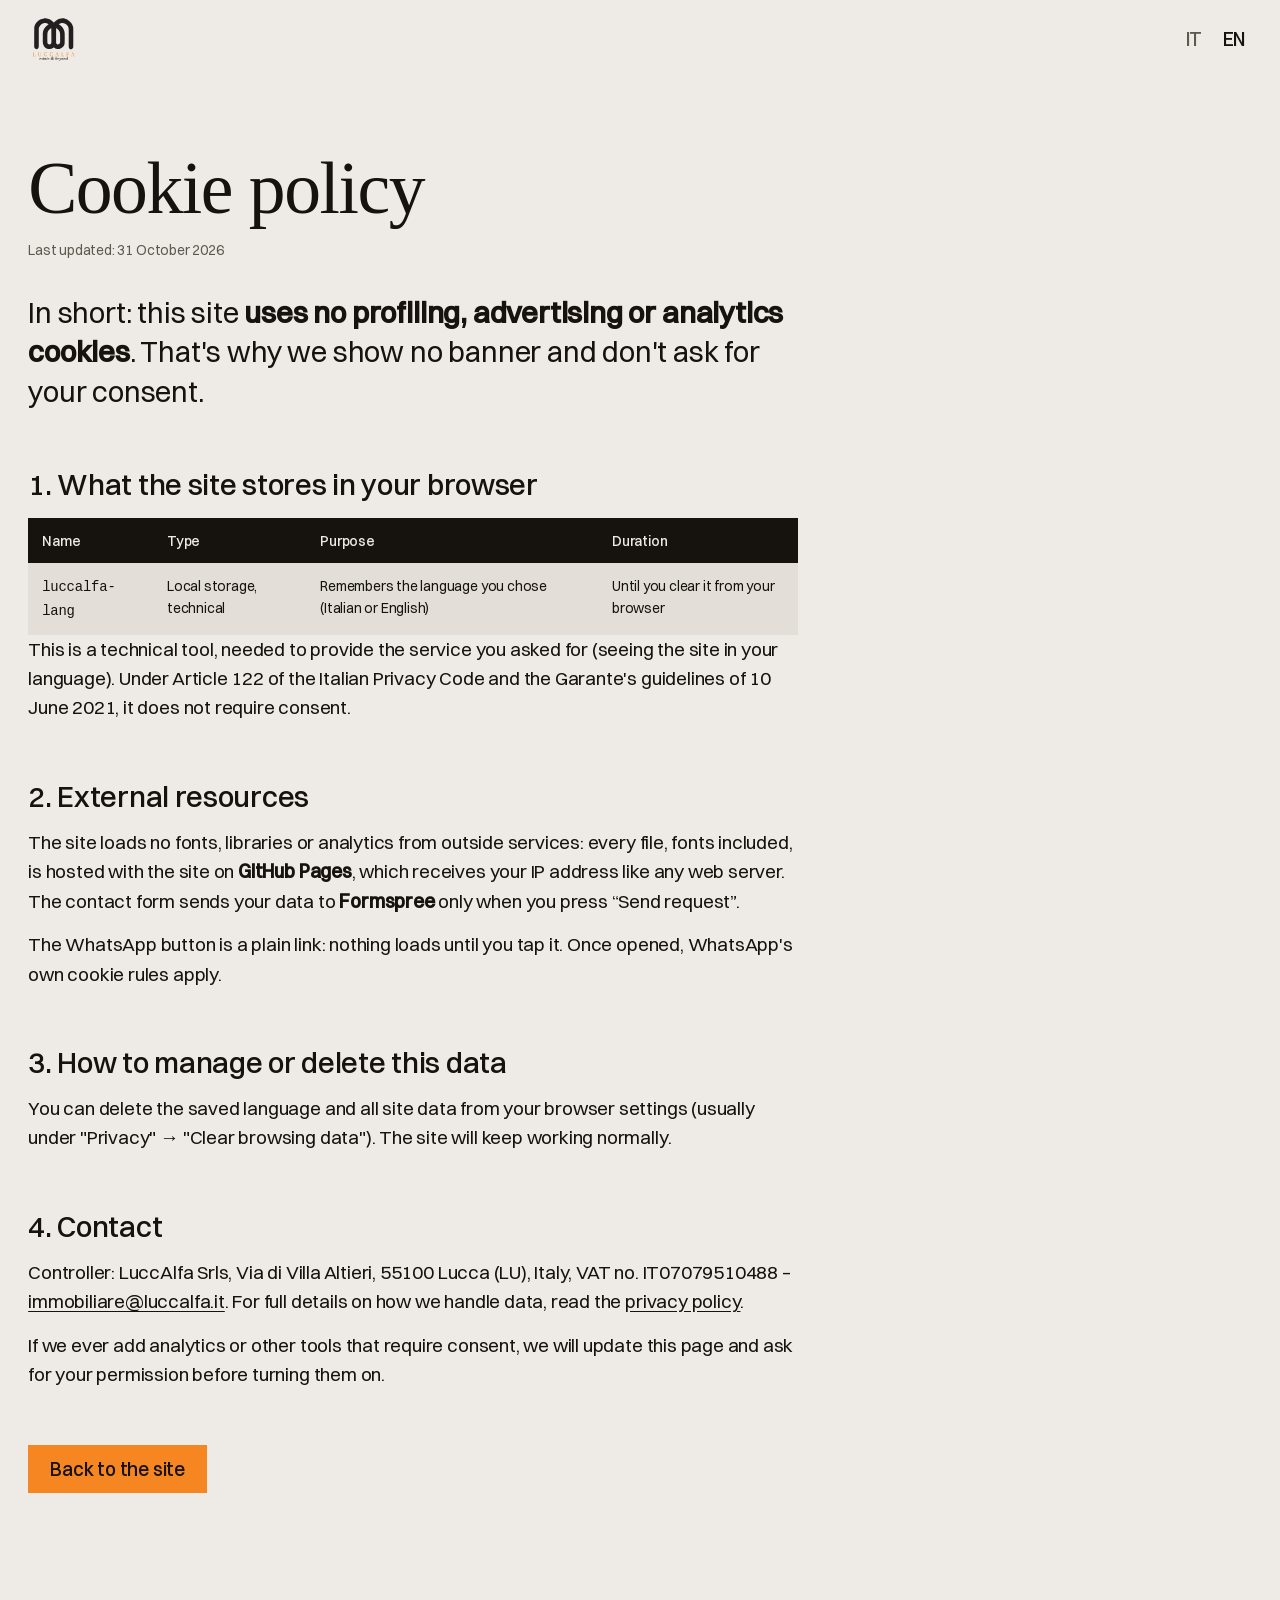
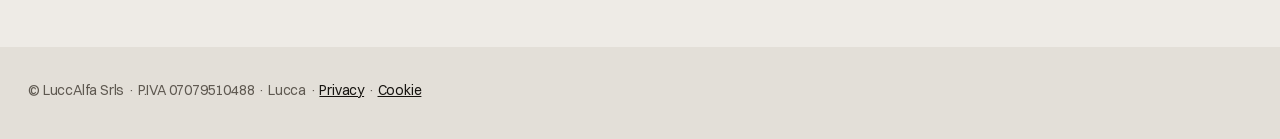
==== cookie-policy.html @ ce38571d "Nuovo sito: palette pietra e arancio, foto di Lucca, pagina di ringraziamento - Direzione "il luogo " ====
<!doctype html>
<html lang="it">
<head>
  <meta charset="utf-8" />
  <meta name="viewport" content="width=device-width,initial-scale=1,viewport-fit=cover" />
  <title>Cookie policy – LuccAlfa Immobiliare</title>
  <meta name="description" content="Il sito immobiliare.luccalfa.it non usa cookie di profilazione né di statistica: ecco cosa salva il browser e perché." />
  <meta name="theme-color" content="#eeebe6" />
  <link rel="canonical" href="https://immobiliare.luccalfa.it/cookie-policy.html" />
  <link rel="icon" type="image/svg+xml" href="assets/logo.svg" />
  <link rel="preload" href="assets/fonts/boska-400.woff2" as="font" type="font/woff2" crossorigin />
  <link rel="preload" href="assets/fonts/switzer-400.woff2" as="font" type="font/woff2" crossorigin />
  <link rel="stylesheet" href="styles.css?v=8" />
  <script type="application/ld+json">
  {
    "@context": "https://schema.org",
    "@type": "WebPage",
    "@id": "https://immobiliare.luccalfa.it/cookie-policy.html#webpage",
    "url": "https://immobiliare.luccalfa.it/cookie-policy.html",
    "name": "Cookie policy – LuccAlfa Immobiliare",
    "inLanguage": "it",
    "dateModified": "2026-10-31",
    "isPartOf": { "@id": "https://immobiliare.luccalfa.it/#website" },
    "about": { "@id": "https://immobiliare.luccalfa.it/#agency" }
  }
  </script>
</head>
<body>
  <header class="simple-nav">
    <a href="./" aria-label="LuccAlfa Immobiliare – home"><img src="assets/logo.svg" alt="LuccAlfa" width="58" height="53" /></a>
    <div class="lang" role="group" aria-label="Lingua / Language">
      <button type="button" data-lang="it" aria-pressed="true" lang="it">IT</button>
      <button type="button" data-lang="en" aria-pressed="false" lang="en">EN</button>
    </div>
  </header>

  <main class="legal">
    <!-- ═══ ITALIANO ═══ -->
    <article data-l="it">
      <h1 class="legal__title">Cookie policy</h1>
      <p class="legal__meta">Ultimo aggiornamento: 31 ottobre 2026</p>

      <p class="lead">In breve: questo sito <b>non usa cookie di profilazione, pubblicità o statistica</b>. Per questo non ti mostriamo nessun banner e non ti chiediamo il consenso.</p>

      <h2>1. Cosa salva il sito nel tuo browser</h2>
      <div class="legal__scroll"><table class="legal__table" aria-label="Dati salvati nel browser"><thead><tr><th>Nome</th><th>Tipo</th><th>A cosa serve</th><th>Durata</th></tr></thead><tbody><tr><td><code>luccalfa-lang</code></td><td>Archiviazione locale, tecnica</td><td>Ricorda la lingua che hai scelto (italiano o inglese)</td><td>Finché non la cancelli dal browser</td></tr></tbody></table></div>
      <p>È uno strumento tecnico, necessario per darti il servizio che hai chiesto (vedere il sito nella tua lingua). Secondo l'art. 122 del Codice privacy e le Linee guida del Garante del 10 giugno 2021, non richiede consenso.</p>

      <h2>2. Risorse esterne</h2>
      <p>Il sito non scarica caratteri, librerie o statistiche da servizi esterni: tutti i file, compresi i font, sono ospitati insieme al sito su <b>GitHub Pages</b>, che riceve il tuo indirizzo IP come qualsiasi server web. Il modulo contatti invia i dati a <b>Formspree</b> solo quando premi «Invia richiesta».</p>
      <p>Il pulsante WhatsApp è un semplice link: non carica nulla finché non lo tocchi. Una volta aperto, valgono le regole sui cookie di WhatsApp.</p>

      <h2>3. Come gestire o cancellare questi dati</h2>
      <p>Puoi cancellare la lingua salvata e tutti i dati dei siti dalle impostazioni del tuo browser (di solito in "Privacy" → "Cancella dati di navigazione"). Il sito continuerà a funzionare normalmente.</p>

      <h2>4. Contatti</h2>
      <p>Titolare: LuccAlfa Srls, Via di Villa Altieri, 55100 Lucca (LU), P.IVA 07079510488 – <a href="mailto:immobiliare@luccalfa.it">immobiliare@luccalfa.it</a>. Per tutti i dettagli sul trattamento dei dati leggi l'<a href="privacy.html">informativa privacy</a>.</p>
      <p>Se in futuro aggiungeremo statistiche o altri strumenti che richiedono il consenso, aggiorneremo questa pagina e ti chiederemo il permesso prima di attivarli.</p>

      <a class="btn btn--accent legal__back" href="./">Torna al sito</a>
    </article>

    <!-- ═══ ENGLISH ═══ -->
    <article data-l="en" lang="en" hidden>
      <h1 class="legal__title">Cookie policy</h1>
      <p class="legal__meta">Last updated: 31 October 2026</p>

      <p class="lead">In short: this site <b>uses no profiling, advertising or analytics cookies</b>. That's why we show no banner and don't ask for your consent.</p>

      <h2>1. What the site stores in your browser</h2>
      <div class="legal__scroll"><table class="legal__table" aria-label="Data stored in the browser"><thead><tr><th>Name</th><th>Type</th><th>Purpose</th><th>Duration</th></tr></thead><tbody><tr><td><code>luccalfa-lang</code></td><td>Local storage, technical</td><td>Remembers the language you chose (Italian or English)</td><td>Until you clear it from your browser</td></tr></tbody></table></div>
      <p>This is a technical tool, needed to provide the service you asked for (seeing the site in your language). Under Article 122 of the Italian Privacy Code and the Garante's guidelines of 10 June 2021, it does not require consent.</p>

      <h2>2. External resources</h2>
      <p>The site loads no fonts, libraries or analytics from outside services: every file, fonts included, is hosted with the site on <b>GitHub Pages</b>, which receives your IP address like any web server. The contact form sends your data to <b>Formspree</b> only when you press “Send request”.</p>
      <p>The WhatsApp button is a plain link: nothing loads until you tap it. Once opened, WhatsApp's own cookie rules apply.</p>

      <h2>3. How to manage or delete this data</h2>
      <p>You can delete the saved language and all site data from your browser settings (usually under "Privacy" → "Clear browsing data"). The site will keep working normally.</p>

      <h2>4. Contact</h2>
      <p>Controller: LuccAlfa Srls, Via di Villa Altieri, 55100 Lucca (LU), Italy, VAT no. IT07079510488 – <a href="mailto:immobiliare@luccalfa.it">immobiliare@luccalfa.it</a>. For full details on how we handle data, read the <a href="privacy.html">privacy policy</a>.</p>
      <p>If we ever add analytics or other tools that require consent, we will update this page and ask for your permission before turning them on.</p>

      <a class="btn btn--accent legal__back" href="./">Back to the site</a>
    </article>
  </main>

  <footer class="legal-foot">© LuccAlfa Srls · P.IVA 07079510488 · Lucca · <a href="privacy.html">Privacy</a> · <a href="cookie-policy.html">Cookie</a></footer>

  <script src="legal.js?v=8"></script>
</body>
</html>
---- styles.css ----
/* LuccAlfa Immobiliare — styles.css
   Direzione: "il luogo è l'argomento". Fondo pietra, inchiostro, l'arancio del logo
   solo sulle azioni, il verde delle persiane lucchesi come campo pieno.
   Nessuna libreria: le animazioni sono CSS (+ un piccolo IntersectionObserver). */

@font-face { font-family: "Boska"; src: url("assets/fonts/boska-400.woff2") format("woff2"); font-weight: 400; font-style: normal; font-display: swap; }
@font-face { font-family: "Switzer"; src: url("assets/fonts/switzer-400.woff2") format("woff2"); font-weight: 400; font-style: normal; font-display: swap; }
@font-face { font-family: "Switzer"; src: url("assets/fonts/switzer-500.woff2") format("woff2"); font-weight: 500; font-style: normal; font-display: swap; }

:root {
  --bg: #eeebe6;        /* pietra serena chiara */
  --surface: #e3dfd8;   /* travertino */
  --ink: #16130f;
  --muted: #5e5850;
  --accent: #f68622;    /* arancio LuccAlfa: solo azioni */
  --accent-ink: #16130f;
  --field: #2f4a3a;     /* verde persiana */
  --paper: #eeebe6;
  --scrim: rgba(16, 19, 15, 0.42);

  --display: "Boska", "Times New Roman", serif;
  --text: "Switzer", "Helvetica Neue", Arial, sans-serif;

  --step-small: clamp(0.8125rem, 0.79rem + 0.1vw, 0.875rem);
  --step-body: clamp(1.0625rem, 1rem + 0.25vw, 1.1875rem);
  --step-lead: clamp(1.375rem, 1.1rem + 0.9vw, 1.875rem);
  --step-head: clamp(2.5rem, 1.4rem + 4vw, 5rem);
  --step-display: clamp(3rem, 0.5rem + 10.5vw, 11rem);

  --m: clamp(20px, 2.2vw, 32px);
  --gap: 20px;
  --sec: clamp(96px, 12vw, 200px);
  --nav-h: 72px;
  --ease: cubic-bezier(0.22, 1, 0.36, 1);
  --ease-io: cubic-bezier(0.7, 0, 0.2, 1);
}

/* ── base ── */
*, *::before, *::after { box-sizing: border-box; }
html { -webkit-text-size-adjust: 100%; text-size-adjust: 100%; scroll-behavior: smooth; scroll-padding-top: var(--nav-h); }
body {
  margin: 0; background: var(--bg); color: var(--ink);
  font: 400 var(--step-body)/1.55 var(--text); letter-spacing: -0.01em;
  -webkit-font-smoothing: antialiased; text-rendering: optimizeLegibility;
  -webkit-tap-highlight-color: transparent; overflow-x: clip;
}
img { display: block; max-width: 100%; height: auto; }
picture { display: block; }
a { color: inherit; }
button, input, textarea, select { font: inherit; color: inherit; letter-spacing: inherit; }
button { cursor: pointer; background: none; border: 0; padding: 0; }
h1, h2, h3 { margin: 0; font-family: var(--display); font-weight: 400; letter-spacing: -0.02em; line-height: 1; text-wrap: balance; }
p { margin: 0; }
ul, ol { margin: 0; padding: 0; list-style: none; }
figure { margin: 0; }
figcaption { font-size: var(--step-small); color: var(--muted); margin-top: 10px; }
::selection { background: var(--accent); color: var(--accent-ink); }
:focus-visible { outline: 2px solid var(--ink); outline-offset: 3px; }
.skip { position: absolute; left: var(--m); top: -60px; z-index: 100; background: var(--ink); color: var(--paper); padding: 10px 16px; text-decoration: none; }
.skip:focus { top: 12px; }
.hp { position: absolute; left: -9999px; width: 1px; height: 1px; opacity: 0; } /* taste-skill-ignore */

/* ── bottoni e link ── */
.btn {
  display: inline-flex; align-items: center; justify-content: center; gap: 10px;
  min-height: 48px; padding: 12px 22px; text-decoration: none; font-weight: 500; line-height: 1.2;
  transition: background-color .25s var(--ease), color .25s var(--ease), transform .15s var(--ease);
  user-select: none; -webkit-user-select: none;
}
.btn--accent { background: var(--accent); color: var(--accent-ink); }
.btn:active { transform: scale(0.97); }
.btn--block { width: 100%; }
.link { font-weight: 500; text-decoration: underline; text-decoration-thickness: 1px; text-underline-offset: 4px; transition: text-underline-offset .2s var(--ease); }
@media (hover: hover) {
  .btn--accent:hover { background: var(--ink); color: var(--paper); }
  .link:hover { text-underline-offset: 7px; }
}

/* ── comparsa al primo ingresso (solo con JS e movimento consentito) ── */
@media (prefers-reduced-motion: no-preference) {
  .js [data-reveal] { opacity: 0; transform: translateY(24px); transition: opacity .8s var(--ease), transform .8s var(--ease); transition-delay: calc(var(--i, 0) * 80ms); }
  .js [data-reveal].is-in { opacity: 1; transform: none; }
}

/* ═════ NAV ═════ */
.nav {
  position: fixed; inset: 0 0 auto; z-index: 50; height: var(--nav-h);
  display: flex; align-items: center; gap: 32px; padding: 0 var(--m);
  transition: background-color .35s var(--ease), transform .4s var(--ease);
}
.nav.is-solid { background: var(--bg); }
.nav.is-away { transform: translateY(-100%); }
.nav__logo img { width: 52px; height: auto; }
.nav__links { display: flex; gap: 28px; margin-left: auto; }
.nav__links a { text-decoration: none; font-weight: 500; position: relative; }
.nav__links a::after { content: ""; position: absolute; left: 0; right: 0; bottom: -4px; height: 2px; background: currentColor; transform: scaleX(0); transform-origin: left; transition: transform .3s var(--ease); }
@media (hover: hover) { .nav__links a:hover::after { transform: scaleX(1); } }
.nav__menu-only { display: none; }
.nav__right { display: flex; align-items: center; gap: 20px; }
.lang { display: flex; gap: 4px; }
.lang button { min-width: 36px; min-height: 40px; color: var(--muted); font-weight: 500; transition: color .2s; }
.lang button[aria-pressed="true"] { color: var(--ink); }
.burger { display: none; min-height: 44px; padding: 0 4px; font-weight: 500; }

/* ═════ HERO ═════ */
.hero { position: relative; height: 100vh; height: 100svh; min-height: 560px; overflow: hidden; background: var(--surface); } /* taste-skill-ignore */
.hero__pic, .hero__pic img { position: absolute; inset: 0; width: 100%; height: 100%; }
.hero__pic img { object-fit: cover; object-position: 50% 70%; }
.hero__copy { position: relative; z-index: 2; padding: calc(var(--nav-h) + 3vh) var(--m) 0; text-align: center; }
.hero__title { font-size: var(--step-display); line-height: 0.9; letter-spacing: -0.03em; }
.hero__sub { margin: 32px auto 0; max-width: 40ch; font-size: var(--step-body); font-weight: 500; }
.hero__cta { display: none; }

@media (prefers-reduced-motion: no-preference) {
  .hero__pic { animation: shutter 1.2s var(--ease-io) both; }
  .hero__pic img { animation: settle 1.8s var(--ease) both; }
  .hero__title, .hero__sub, .hero__cta { animation: rise .9s var(--ease) both; }
  .hero__title { animation-delay: .55s; }
  .hero__sub { animation-delay: .7s; }
  .hero__cta { animation-delay: .85s; }
}
@keyframes shutter { from { clip-path: inset(22% 30% 0 30% round 20vw 20vw 0 0); } to { clip-path: inset(0 0 0 0 round 0 0 0 0); } }
@keyframes settle { from { transform: scale(1.12); } to { transform: none; } }
@keyframes rise { from { opacity: 0; transform: translateY(24px); } to { opacity: 1; transform: none; } }

/* ═════ LA SOGLIA ═════ */
.door { padding: var(--sec) var(--m); }
.door__title { font-size: var(--step-head); }
.door__frame { margin-top: 48px; overflow: hidden; border-radius: 50vw 50vw 0 0; aspect-ratio: 3 / 4; max-width: 720px; margin-inline: auto; }
.door__frame picture { height: 100%; }
.door__frame img { width: 100%; height: 100%; object-fit: cover; object-position: 50% 50%; }
.door__after { margin-top: 40px; max-width: 40ch; }
.door__big { font-family: var(--display); font-size: var(--step-lead); line-height: 1.15; }
.door__p { margin-top: 16px; }
@media (prefers-reduced-motion: no-preference) {
  .js .door__frame { clip-path: inset(10% 14% 0 14% round 40vw 40vw 0 0); transition: clip-path 1.2s var(--ease-io); }
  .js .door__frame img { transform: scale(1.15); transition: transform 1.6s var(--ease); }
  .js .door__frame.is-in { clip-path: inset(0 0 0 0 round 0 0 0 0); }
  .js .door__frame.is-in img { transform: none; }
}

/* scena di scroll su desktop: l'arco si spalanca sulla piazza */
@supports (animation-timeline: view()) {
  @media (min-width: 1024px) and (prefers-reduced-motion: no-preference) {
    .door { height: 230vh; padding: 0; view-timeline-name: --door; }
    .door__stage { position: sticky; top: 0; height: 100vh; overflow: hidden; } /* taste-skill-ignore */
    .door__title { position: absolute; z-index: 3; left: var(--m); top: 30vh; max-width: none; width: 48vw;
      animation: door-title linear both; animation-timeline: --door; animation-range: contain 0% contain 100%; }
    .js .door__frame, .door__frame { position: absolute; inset: 0; margin: 0; max-width: none; aspect-ratio: auto; border-radius: 0; transition: none;
      animation: door-open linear both; animation-timeline: --door; animation-range: contain 0% contain 100%; }
    .js .door__frame img, .door__frame img { transition: none; animation: door-img linear both; animation-timeline: --door; animation-range: contain 0% contain 100%; }
    .door__after { position: absolute; z-index: 2; left: 0; bottom: 0; margin: 0; max-width: none; width: min(780px, 60vw);
      padding: 22vh var(--m) 56px; color: var(--paper);
      background: radial-gradient(120% 100% at 0% 100%, rgba(16,19,15,.78), rgba(16,19,15,.35) 55%, rgba(16,19,15,0) 80%); /* taste-skill-ignore */
      animation: door-after linear both; animation-timeline: --door; animation-range: contain 0% contain 100%; }
    .door__big { font-size: var(--step-head); line-height: 1; max-width: none; }
    .door__p { max-width: 44ch; margin-top: 24px; }
  }
}
@keyframes door-open {
  0%, 14% { clip-path: inset(18vh var(--m) 0 54vw round 22vw 22vw 0 0); }
  72%, 100% { clip-path: inset(0 0 0 0 round 0 0 0 0); }
}
@keyframes door-img { 0%, 14% { transform: scale(1.3); } 72%, 100% { transform: none; } }
@keyframes door-title { 0%, 4% { opacity: 1; transform: none; } 14%, 100% { opacity: 0; transform: translateY(-8vh); } }
@keyframes door-after { 0%, 74% { opacity: 0; transform: translateY(6vh); } 90%, 100% { opacity: 1; transform: none; } }

/* ═════ CHI SIAMO: il titolo entra nella foto ad arco ═════ */
.about {
  --pw: 46cqw;
  container-type: inline-size;
  position: relative; padding: var(--sec) var(--m) var(--sec);
  min-height: calc(var(--sec) * 1.5 + var(--step-display) * 1.92 + 48px + var(--pw) * 1.5);
}
.about__title { position: relative; z-index: 2; font-size: var(--step-display); line-height: 0.96; letter-spacing: -0.03em; white-space: nowrap; }
.about__big { position: absolute; z-index: 1; right: 0; top: calc(var(--sec) + var(--step-display) * 1.92 + 48px); width: var(--pw); }
.about__frame { position: relative; overflow: hidden; }
.about__frame img { width: 100%; aspect-ratio: 2 / 3; object-fit: cover; }
.about__big figcaption { padding-left: 2px; }
.about__body { position: relative; z-index: 2; margin-top: 48px; width: min(42vw, 560px); display: grid; gap: 20px; }
.about__lead { font-size: var(--step-lead); line-height: 1.3; }
.about__small { position: relative; z-index: 2; margin-top: 72px; width: min(25vw, 380px); }
.about__small img { width: 100%; aspect-ratio: 9 / 10; object-fit: cover; }

/* ═════ IMMOBILI ═════ */
.lots { display: grid; grid-template-columns: repeat(12, 1fr); column-gap: var(--gap); padding: var(--sec) var(--m); align-items: start; }
.lots__media { grid-column: 1 / 6; position: sticky; top: 12vh; display: grid; }
.lots__fig { grid-area: 1 / 1; opacity: 0; transition: opacity .4s var(--ease); }
.lots__fig.is-on { opacity: 1; }
.lots__fig img { width: 100%; aspect-ratio: 4 / 5; object-fit: cover; }
.lots__col { grid-column: 7 / 12; }
.lots__title { font-size: var(--step-head); }
.lots__note { margin-top: 14px; color: var(--muted); }
.filters { display: flex; gap: 8px; margin: 32px 0 24px; flex-wrap: wrap; }
.filter { min-height: 40px; padding: 8px 16px; background: var(--surface); font-weight: 500; transition: background-color .2s, color .2s; }
.filter[aria-pressed="true"] { background: var(--ink); color: var(--paper); }
.filter:active, .lang button:active, .burger:active, .lot__head:active { transform: scale(0.97); }
.filter, .lang button, .burger { transition: background-color .2s, color .2s, transform .12s var(--ease); }
@media (hover: hover) { .filter:not([aria-pressed="true"]):hover { background: #d8d1c5; } }
.lot.is-hidden { display: none; }
.lot__head { width: 100%; min-height: 64px; display: flex; align-items: baseline; justify-content: space-between; gap: 20px; padding: 14px 0; text-align: left; color: var(--muted); transition: color .25s var(--ease); }
.lot__name { font-family: var(--display); font-size: var(--step-lead); line-height: 1.1; }
.lot__price { font-size: var(--step-small); white-space: nowrap; font-variant-numeric: tabular-nums; }
.lot.is-on .lot__head { color: var(--ink); }
@media (hover: hover) { .lot__head:hover { color: var(--ink); } }
.lot__more { display: grid; grid-template-rows: 0fr; max-width: 46ch; transition: grid-template-rows .26s var(--ease); }
.lot.is-on .lot__more { grid-template-rows: 1fr; }
.lot__inner { min-height: 0; overflow: hidden; display: grid; gap: 10px; padding-bottom: 0; transition: padding-bottom .26s var(--ease); }
.lot.is-on .lot__inner { padding-bottom: 20px; }
.lot__meta { color: var(--muted); font-size: var(--step-small); }
.lot__ask { justify-self: start; font-weight: 500; text-underline-offset: 4px; }
.lots__more { margin-top: 40px; max-width: 46ch; color: var(--muted); }
.lots__more a { color: var(--ink); font-weight: 500; text-underline-offset: 4px; }

/* ═════ SERVIZI (campo verde) ═════ */
.srv { background: var(--field); color: var(--paper); padding: calc(var(--sec) / 2) var(--m) var(--sec); }
.srv__title { font-size: var(--step-head); min-height: 44vh; display: flex; align-items: center; padding-left: 35%; }
.srv__rows { display: grid; gap: 96px; }
.srv__row { display: grid; grid-template-columns: 35% minmax(0, 34ch) 1fr; align-items: start; }
.srv__txt { grid-column: 2; }
.srv__txt h3 { font-size: var(--step-lead); line-height: 1.1; }
.srv__txt p { margin-top: 14px; }
.srv__row picture { grid-column: 3; justify-self: end; }
.srv__img { object-fit: cover; }
.srv__img--a { width: clamp(240px, 22vw, 340px); aspect-ratio: 4 / 5; }
.srv__img--b { width: clamp(320px, 30vw, 480px); aspect-ratio: 3 / 2; }
.srv__img--c { width: clamp(200px, 17vw, 260px); aspect-ratio: 1; }

/* ═════ METODO: una parola alla volta ═════ */
.steps__title { font-size: var(--step-lead); line-height: 1.2; padding: 72px var(--m) 40px; max-width: 28ch; }
.step { position: relative; height: 100vh; height: 100svh; color: var(--paper); overflow: clip; } /* taste-skill-ignore */
.step picture, .step__img { position: absolute; inset: 0; width: 100%; height: 100%; }
.step__img { object-fit: cover; filter: brightness(0.66); }
.step__word { position: sticky; z-index: 2; top: 50%; height: 0; display: flex; justify-content: center; }
.step__word h3 { font-size: var(--step-display); line-height: 0.85; transform: translateY(-50%); letter-spacing: -0.03em; }
.step__p { position: absolute; z-index: 2; left: var(--m); bottom: 40px; max-width: 40ch; font-weight: 500; }
@supports (animation-timeline: view()) {
  @media (prefers-reduced-motion: no-preference) {
    .step { view-timeline-name: --step; }
    .step__word h3 { animation: word-hold linear both; animation-timeline: --step; animation-range: entry 0% exit 100%; }
  }
}
@keyframes word-hold { 0%, 27% { opacity: 0; } 37%, 63% { opacity: 1; } 73%, 100% { opacity: 0; } }

/* ═════ ZONE: banda di pannelli diseguali ═════ */
.zones { padding: var(--sec) 0 0; }
.zones__title { font-size: var(--step-head); padding-left: calc(var(--m) + 16.66%); margin-bottom: 64px; }
.band { display: flex; height: 68vh; height: 68svh; min-height: 460px; }
.band__panel { position: relative; overflow: hidden; flex: 2 1 0; color: var(--paper); transition: flex-grow .5s var(--ease); outline-offset: -4px; }
.band__panel:nth-child(1) { flex-grow: 5; }
.band__panel:nth-child(3) { flex-grow: 3; }
.band__panel picture, .band__panel img { position: absolute; inset: 0; width: 100%; height: 100%; object-fit: cover; }
.band__panel img { transition: transform .8s var(--ease); }
.band__txt { position: absolute; z-index: 2; left: 0; right: 0; top: 0; max-width: 420px; padding: 24px 24px 56px var(--m);
  background: radial-gradient(130% 120% at 0% 0%, rgba(16,19,15,.6), rgba(16,19,15,0) 72%); } /* taste-skill-ignore */
.band__txt h3 { font-size: var(--step-lead); line-height: 1.05; }
.band__txt p { margin-top: 10px; max-width: 30ch; font-size: var(--step-small); font-weight: 500; opacity: 0; transform: translateY(8px); transition: opacity .35s var(--ease), transform .35s var(--ease); }
.band__panel:first-child .band__txt p { opacity: 1; transform: none; }
@media (hover: hover) {
  .band:hover .band__panel { flex-grow: 2; }
  .band:hover .band__panel:hover { flex-grow: 6; }
  .band__panel:hover img { transform: scale(1.04); }
  .band:hover .band__panel:first-child:not(:hover) .band__txt p { opacity: 0; }
  .band__panel:hover .band__txt p { opacity: 1; transform: none; }
}
.band__panel:focus-visible .band__txt p, .band__panel:focus-within .band__txt p { opacity: 1; transform: none; }
.zones__cap { padding: 20px var(--m) 0; max-width: 90ch; color: var(--muted); }

/* ═════ FAQ ═════ */
.faq { display: grid; grid-template-columns: repeat(12, 1fr); column-gap: var(--gap); padding: var(--sec) var(--m); align-items: start; }
.faq__col { grid-column: 1 / 6; }
.faq__title { font-size: var(--step-head); }
.faq__facts { margin-top: 32px; display: grid; gap: 6px; font-size: var(--step-body); }
.faq__facts b { font-weight: 500; margin-right: 8px; }
.acc { margin-top: 40px; display: grid; gap: 28px; }
.acc summary { list-style: none; cursor: pointer; display: flex; justify-content: space-between; align-items: baseline; gap: 20px; font-weight: 500; min-height: 44px; }
.acc summary::-webkit-details-marker { display: none; }
.acc summary::after { content: ""; flex: none; width: 10px; height: 10px; margin-right: 4px; border-right: 2px solid currentColor; border-bottom: 2px solid currentColor; transform: translateY(-3px) rotate(45deg); transition: transform .3s var(--ease); }
.acc details[open] summary::after { transform: translateY(2px) rotate(-135deg); }
.acc details p { margin-top: 10px; color: var(--muted); max-width: 60ch; }
@supports (interpolate-size: allow-keywords) {
  .acc { interpolate-size: allow-keywords; }
  .acc details::details-content { height: 0; overflow: clip; transition: height .26s var(--ease), content-visibility .26s allow-discrete; }
  .acc details[open]::details-content { height: auto; }
}
@media (hover: hover) { .acc summary:hover { color: var(--muted); } }
.faq__actions { margin-top: 48px; display: flex; align-items: center; gap: 28px; flex-wrap: wrap; }
.faq__media { grid-column: 7 / 13; position: relative; margin-top: calc(-1 * var(--sec)); padding-bottom: 80px; }
.faq__tall { width: 100%; aspect-ratio: 3 / 4; object-fit: cover; }
.faq__media picture + picture { position: absolute; left: -40px; bottom: 40px; width: 33%; }
.faq__sq { width: 100%; aspect-ratio: 1; object-fit: cover; border: 8px solid var(--bg); }

/* ═════ CONTATTI ═════ */
.contact { position: relative; min-height: 100vh; min-height: 100svh; padding: 64px var(--m); display: flex; justify-content: flex-end; align-items: flex-start; } /* taste-skill-ignore */
.contact > picture { position: absolute; inset: 0; }
.contact__bg { width: 100%; height: 100%; object-fit: cover; object-position: 30% 50%; }
.card { position: relative; z-index: 2; width: min(480px, 100%); background: var(--bg); padding: 36px 32px 32px; }
.card__title { font-size: var(--step-head); }
.card__lead { margin-top: 14px; }
.card__info { margin-top: 24px; display: grid; gap: 6px; }
.card__info li { display: flex; justify-content: space-between; gap: 16px; }
.card__info li > span:first-child { color: var(--muted); }
.card__info a { font-weight: 500; text-decoration: none; }
@media (hover: hover) { .card__info a:hover { text-decoration: underline; text-underline-offset: 4px; } }
.form { margin-top: 32px; display: grid; gap: 18px; }
.pick { border: 0; padding: 0; margin: 0; }
.pick legend { padding: 0; margin-bottom: 10px; font-weight: 500; }
.pick__row { display: flex; flex-wrap: wrap; gap: 8px; }
.pill { min-height: 40px; padding: 8px 14px; background: var(--surface); font-size: var(--step-small); font-weight: 500; transition: background-color .2s, color .2s, transform .15s; }
.pill[aria-pressed="true"] { background: var(--ink); color: var(--paper); }
.pill:active { transform: scale(0.96); }
@media (hover: hover) { .pill:not([aria-pressed="true"]):hover { background: #d8d1c5; } }
.field { display: grid; gap: 6px; }
.field label { font-size: var(--step-small); color: var(--muted); }
.field input, .field textarea {
  width: 100%; min-height: 48px; padding: 12px 14px; font-size: 16px;
  background: var(--surface); border: 0; border-bottom: 2px solid transparent; border-radius: 0; outline: none;
  transition: border-color .2s, background-color .2s; resize: vertical;
}
.field input:focus, .field textarea:focus { border-bottom-color: var(--ink); background: #ddd6ca; }
.form-note { font-size: var(--step-small); color: var(--muted); }
.form-note a { color: var(--ink); }
.form-status { font-size: var(--step-small); font-weight: 500; min-height: 0; }
.form-status:empty { display: none; }
.form-status.error { color: #9c2b16; }

/* ═════ FOOTER: il retro della cartolina ═════ */
.footer { background: var(--ink); color: var(--paper); padding: var(--sec) var(--m) 0; overflow: hidden; }
.postcard {
  --sc: 100px;
  position: relative; margin: 0 auto; width: min(100%, 83.33%); min-height: 420px;
  background: var(--paper); color: var(--ink); padding: 72px 56px 32px;
  display: grid; grid-template-columns: 1fr 1fr; gap: 48px 64px;
  -webkit-mask: radial-gradient(circle at 50% 0, transparent var(--sr, 22px), #000 calc(var(--sr, 22px) + 1px)) 50% 0 / var(--sc) 100% repeat-x; /* taste-skill-ignore */
  mask: radial-gradient(circle at 50% 0, transparent var(--sr, 22px), #000 calc(var(--sr, 22px) + 1px)) 50% 0 / var(--sc) 100% repeat-x; /* taste-skill-ignore */
}
.postcard__sign { font-family: var(--display); font-size: var(--step-lead); line-height: 1.1; }
.postcard__msg > p + p { margin-top: 16px; max-width: 40ch; }
.postcard__nav { margin-top: 28px; display: flex; gap: 24px; flex-wrap: wrap; }
.postcard__nav a { font-weight: 500; text-underline-offset: 4px; }
.postcard__addr { position: relative; padding-top: 136px; }
.postcard__addr picture { position: absolute; top: 0; right: 0; width: 96px; padding: 6px; background: var(--bg); outline: 2px dashed var(--muted); outline-offset: -2px; }
.postcard__stamp { width: 100%; aspect-ratio: 3 / 4; object-fit: cover; }
.postcard__addr ul { display: grid; gap: 12px; font-size: var(--step-body); }
.postcard__addr a { text-decoration: none; font-weight: 500; }
@media (hover: hover) { .postcard__addr a:hover { text-decoration: underline; text-underline-offset: 4px; } }
.postcard__imprint { grid-column: 1 / -1; text-align: center; font-size: var(--step-small); color: var(--muted); }
.footer__word { font-family: var(--display); font-size: clamp(5rem, 24vw, 30rem); line-height: 0.8; letter-spacing: -0.04em; text-align: center; margin: 48px 0 -0.12em; color: var(--paper); user-select: none; }

/* ── WhatsApp ── */
.wa { position: fixed; right: var(--m); bottom: calc(20px + env(safe-area-inset-bottom)); z-index: 40; width: 56px; height: 56px; border-radius: 50%; display: grid; place-items: center; background: #25d366; color: #0b2d18;
  transform: translateY(140%); transition: transform .45s var(--ease); }
.wa.is-on { transform: none; }
.wa svg { width: 26px; height: 26px; fill: none; stroke: currentColor; stroke-width: 1.8; stroke-linejoin: round; }
.wa:active { transform: scale(0.94); }

/* ═════ TABLET ═════ */
@media (max-width: 1100px) {
  .nav__links { gap: 20px; }
  .nav__cta { display: none; }
}

/* ═════ TELEFONO: una composizione propria, più leggera ═════ */
@media (max-width: 899px) {
  :root { --nav-h: 60px; --sec: 88px; }
  .nav { gap: 12px; }
  .nav.is-solid { background: var(--bg); }
  .burger { display: block; }
  .nav__right { margin-left: auto; gap: 8px; }
  .nav__links {
    position: fixed; inset: var(--nav-h) 0 0; z-index: 49; margin: 0; padding: 32px var(--m);
    flex-direction: column; gap: 4px; background: var(--bg);
    visibility: hidden; opacity: 0; transform: translateY(-12px);
    transition: opacity .18s var(--ease), transform .18s var(--ease), visibility 0s .18s;
  }
  .nav__links a { font-family: var(--display); font-size: var(--step-head); line-height: 1.15; }
  .nav__links a::after { display: none; }
  .nav__menu-only { display: block; }
  body.menu-open { overflow: hidden; }
  body.menu-open .nav { background: var(--bg); }
  body.menu-open .nav__links { visibility: visible; opacity: 1; transform: none; transition-duration: .28s; transition-delay: 0s; }

  .hero__copy { padding-top: calc(var(--nav-h) + 40px); }
  .hero__title { line-height: 0.92; }
  .hero__sub { margin-top: 20px; max-width: 30ch; }
  .hero__pic img { object-position: 50% 100%; }
  .hero__cta { display: flex; position: absolute; z-index: 2; left: var(--m); right: var(--m); bottom: calc(24px + env(safe-area-inset-bottom)); min-height: 56px; }
  .hero::after { content: ""; position: absolute; inset: auto 0 0; height: 120px; background: linear-gradient(to top, rgba(16,19,15,.35), rgba(16,19,15,0)); } /* taste-skill-ignore */

  .door__frame { aspect-ratio: 4 / 5; }

  .about { --pw: 75cqw; min-height: 0; padding-bottom: var(--sec); }
  .about__big { position: relative; top: auto; right: auto; width: var(--pw); margin: 32px calc(var(--m) * -1) 0 auto; }
  .about__body { width: auto; margin-top: 40px; }
  .about__small { width: 50%; margin-top: 40px; }

  .lots { display: flex; flex-direction: column; padding-top: var(--sec); }
  .lots__col { display: contents; }
  .lots__title { order: 1; } .lots__note { order: 2; } .filters { order: 3; }
  .lots__media { order: 4; } .lots__list { order: 5; margin-top: 16px; } .lots__more { order: 6; }
  .lots__media { position: relative; top: auto; margin: 0 calc(var(--m) * -1); }
  .lots__fig img { aspect-ratio: 4 / 3; width: 100%; }
  .lots__fig figcaption { padding: 0 var(--m); }
  .lot__head { min-height: 56px; }

  .srv__title { min-height: 50vh; padding-left: 0; }
  .srv__rows { gap: 64px; }
  .srv__row { display: block; }
  .srv__row picture { margin-top: 24px; }
  .srv__img--a, .srv__img--b, .srv__img--c { width: 100%; aspect-ratio: 3 / 2; }
  .srv__row:nth-child(3n+2) picture { width: 70%; margin-left: auto; }
  .srv__row:nth-child(3n) picture { width: 55%; }
  .srv__row:nth-child(3n) .srv__img--c { aspect-ratio: 1; }

  .steps__title { padding-top: 56px; }
  .step { height: 86svh; }
  .step__p { right: var(--m); bottom: 28px; }

  .zones__title { padding-left: var(--m); margin-bottom: 32px; }
  .band { flex-wrap: wrap; height: 84svh; min-height: 0; }
  .band__panel { flex: none !important; height: 50%; }
  .band__panel:nth-child(1), .band__panel:nth-child(4) { width: 64%; }
  .band__panel:nth-child(2), .band__panel:nth-child(3) { width: 36%; }
  .band__txt { padding: 16px 12px 40px var(--m); }
  .band__panel:first-child .band__txt p { opacity: 0; }
  .band__panel:focus .band__txt p, .band__panel:focus-within .band__txt p { opacity: 1; transform: none; }

  .faq { display: flex; flex-direction: column; }
  .faq__media { order: -1; margin: 0 0 48px; padding-bottom: 0; width: 100%; }
  .faq__tall { aspect-ratio: 4 / 5; }
  .faq__media picture + picture { left: auto; right: -8px; bottom: -32px; width: 38%; }
  .faq__actions .btn { width: 100%; }
  .acc { gap: 16px; }

  .contact { display: block; min-height: 0; padding: 0 0 48px; }
  .contact > picture { position: relative; height: 70svh; }
  .card { width: auto; margin: -80px var(--m) 0; padding: 28px 20px 24px; }
  .card__info li { flex-direction: column; gap: 0; }

  .postcard { --sc: 44px; --sr: 13px; width: 100%; grid-template-columns: 1fr; padding: 56px 24px 24px; gap: 32px; }
  .postcard__msg { padding-right: 88px; }
  .postcard__addr { padding-top: 0; }
  .postcard__addr picture { top: -320px; width: 64px; padding: 4px; }
}

/* niente scene sul telefono: le animazioni restano brevi e leggere */
@media (prefers-reduced-motion: reduce) {
  *, *::before, *::after { animation-duration: .001ms !important; animation-iteration-count: 1 !important; transition-duration: .001ms !important; scroll-behavior: auto !important; }
}

/* ═════ PAGINE LEGALI E GRAZIE ═════ */
.simple-nav { display: flex; align-items: center; justify-content: space-between; padding: 16px var(--m); }
.simple-nav img { width: 52px; }
.legal { padding: 72px var(--m) var(--sec); max-width: calc(70ch + 2 * var(--m)); }
.legal__title { font-size: var(--step-head); }
.legal__meta { margin-top: 14px; color: var(--muted); font-size: var(--step-small); }
.legal .lead { margin-top: 32px; font-size: var(--step-lead); line-height: 1.35; }
.legal h2 { font-family: var(--text); font-weight: 500; font-size: var(--step-lead); letter-spacing: -0.01em; line-height: 1.2; margin: 56px 0 14px; }
.legal p, .legal li { max-width: 70ch; }
.legal p + p { margin-top: 14px; }
.legal ul { margin-top: 12px; display: grid; gap: 10px; padding-left: 1.2em; list-style: disc; }
.legal a { text-underline-offset: 3px; }
.legal__back { margin-top: 56px; }
.legal__scroll { overflow-x: auto; margin-top: 16px; }
.legal__table { border-collapse: collapse; width: 100%; min-width: 560px; font-size: var(--step-small); }
.legal__table th, .legal__table td { text-align: left; vertical-align: top; padding: 12px 14px; }
.legal__table th { background: var(--ink); color: var(--paper); font-weight: 500; }
.legal__table td { background: var(--surface); }
.legal-foot a { color: var(--ink); }
.legal-foot { padding: 32px var(--m) 40px; color: var(--muted); font-size: var(--step-small); background: var(--surface); }

.thanks { display: grid; grid-template-columns: 1fr 1fr; min-height: calc(100svh - 84px); }
.thanks__copy { padding: 12vh var(--m) 72px; align-self: center; max-width: 640px; }
.thanks__title { font-size: var(--step-head); }
.thanks__copy p { margin-top: 24px; font-size: var(--step-lead); line-height: 1.35; max-width: 26ch; }
.thanks__actions { margin-top: 40px; display: flex; gap: 28px; align-items: center; flex-wrap: wrap; }
.thanks__pic { padding: 0 var(--m) 0 0; display: flex; align-items: flex-end; }
.thanks__pic img { width: 100%; height: 86svh; object-fit: cover; border-radius: 50vw 50vw 0 0; }
@media (prefers-reduced-motion: no-preference) {
  .thanks__pic img { animation: shutter 1.2s var(--ease-io) both; }
  .thanks__copy > * { animation: rise .9s var(--ease) both; }
  .thanks__copy > *:nth-child(2) { animation-delay: .1s; }
  .thanks__copy > *:nth-child(3) { animation-delay: .2s; }
}
@media (max-width: 899px) {
  .thanks { grid-template-columns: 1fr; }
  .thanks__copy { padding-top: 40px; }
  .thanks__pic { padding: 0 var(--m); }
  .thanks__pic img { height: 52svh; }
}
.thanks__pic picture { width: 100%; }
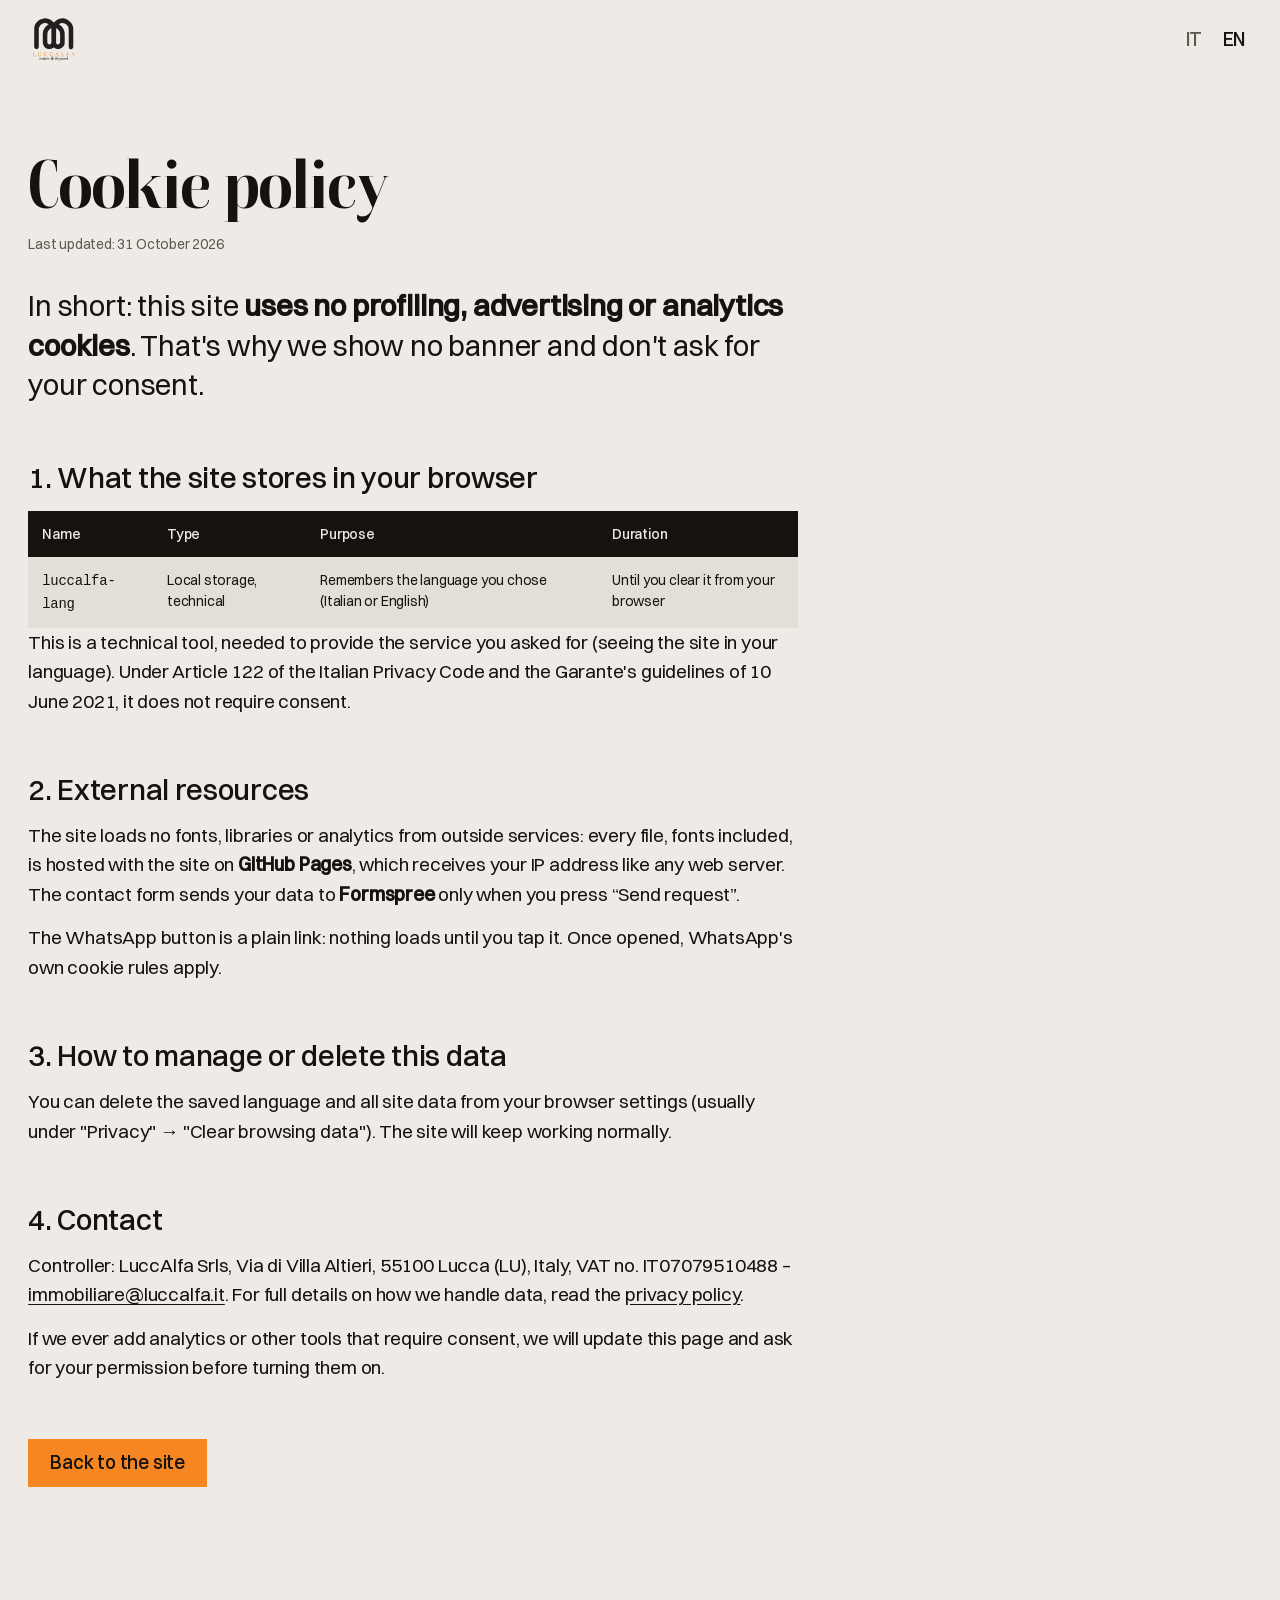
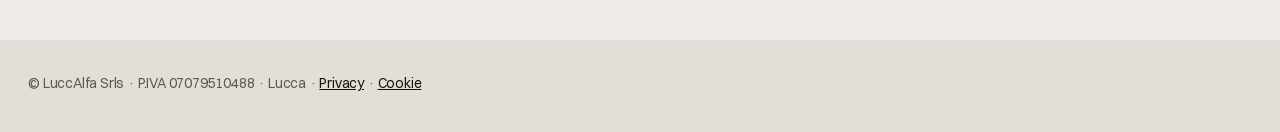
==== commit 5871f160: "Scene di scorrimento: hero dal cielo, porta che si apre, nuovi layout - Hero: si parte dal cielo e l" ====
--- a/cookie-policy.html
+++ b/cookie-policy.html
@@ -8,9 +8,9 @@
   <meta name="theme-color" content="#eeebe6" />
   <link rel="canonical" href="https://immobiliare.luccalfa.it/cookie-policy.html" />
   <link rel="icon" type="image/svg+xml" href="assets/logo.svg" />
-  <link rel="preload" href="assets/fonts/boska-400.woff2" as="font" type="font/woff2" crossorigin />
+  <link rel="preload" href="assets/fonts/boska-700.woff2" as="font" type="font/woff2" crossorigin />
   <link rel="preload" href="assets/fonts/switzer-400.woff2" as="font" type="font/woff2" crossorigin />
-  <link rel="stylesheet" href="styles.css?v=8" />
+  <link rel="stylesheet" href="styles.css?v=10" />
   <script type="application/ld+json">
   {
     "@context": "https://schema.org",
@@ -88,6 +88,6 @@
 
   <footer class="legal-foot">© LuccAlfa Srls · P.IVA 07079510488 · Lucca · <a href="privacy.html">Privacy</a> · <a href="cookie-policy.html">Cookie</a></footer>
 
-  <script src="legal.js?v=8"></script>
+  <script src="legal.js?v=10"></script>
 </body>
 </html>
--- a/styles.css
+++ b/styles.css
@@ -3,7 +3,7 @@
    solo sulle azioni, il verde delle persiane lucchesi come campo pieno.
    Nessuna libreria: le animazioni sono CSS (+ un piccolo IntersectionObserver). */
 
-@font-face { font-family: "Boska"; src: url("assets/fonts/boska-400.woff2") format("woff2"); font-weight: 400; font-style: normal; font-display: swap; }
+@font-face { font-family: "Boska"; src: url("assets/fonts/boska-700.woff2") format("woff2"); font-weight: 700; font-style: normal; font-display: swap; }
 @font-face { font-family: "Switzer"; src: url("assets/fonts/switzer-400.woff2") format("woff2"); font-weight: 400; font-style: normal; font-display: swap; }
 @font-face { font-family: "Switzer"; src: url("assets/fonts/switzer-500.woff2") format("woff2"); font-weight: 500; font-style: normal; font-display: swap; }
 
@@ -24,8 +24,8 @@
   --step-small: clamp(0.8125rem, 0.79rem + 0.1vw, 0.875rem);
   --step-body: clamp(1.0625rem, 1rem + 0.25vw, 1.1875rem);
   --step-lead: clamp(1.375rem, 1.1rem + 0.9vw, 1.875rem);
-  --step-head: clamp(2.5rem, 1.4rem + 4vw, 5rem);
-  --step-display: clamp(3rem, 0.5rem + 10.5vw, 11rem);
+  --step-head: clamp(2.25rem, 1.3rem + 3.6vw, 4.5rem);
+  --step-display: clamp(2.625rem, 0.4rem + 9.6vw, 10rem);
 
   --m: clamp(20px, 2.2vw, 32px);
   --gap: 20px;
@@ -37,7 +37,7 @@
 
 /* ── base ── */
 *, *::before, *::after { box-sizing: border-box; }
-html { -webkit-text-size-adjust: 100%; text-size-adjust: 100%; scroll-behavior: smooth; scroll-padding-top: var(--nav-h); }
+html { -webkit-text-size-adjust: 100%; text-size-adjust: 100%; scroll-behavior: smooth; overflow-x: clip; scroll-padding-top: var(--nav-h); }
 body {
   margin: 0; background: var(--bg); color: var(--ink);
   font: 400 var(--step-body)/1.55 var(--text); letter-spacing: -0.01em;
@@ -49,7 +49,7 @@
 a { color: inherit; }
 button, input, textarea, select { font: inherit; color: inherit; letter-spacing: inherit; }
 button { cursor: pointer; background: none; border: 0; padding: 0; }
-h1, h2, h3 { margin: 0; font-family: var(--display); font-weight: 400; letter-spacing: -0.02em; line-height: 1; text-wrap: balance; }
+h1, h2, h3 { margin: 0; font-family: var(--display); font-weight: 700; letter-spacing: -0.02em; line-height: 1; text-wrap: balance; }
 p { margin: 0; }
 ul, ol { margin: 0; padding: 0; list-style: none; }
 figure { margin: 0; }
@@ -102,10 +102,11 @@
 .lang button[aria-pressed="true"] { color: var(--ink); }
 .burger { display: none; min-height: 44px; padding: 0 4px; font-weight: 500; }
 
-/* ═════ HERO ═════ */
-.hero { position: relative; height: 100vh; height: 100svh; min-height: 560px; overflow: hidden; background: var(--surface); } /* taste-skill-ignore */
-.hero__pic, .hero__pic img { position: absolute; inset: 0; width: 100%; height: 100%; }
-.hero__pic img { object-fit: cover; object-position: 50% 70%; }
+/* ═════ HERO: si parte dal cielo e si scende sui tetti ═════ */
+.hero { position: relative; z-index: 0; }
+.hero__stage { position: relative; height: 100vh; height: 100svh; min-height: 560px; overflow: hidden; background: var(--surface); } /* taste-skill-ignore */
+.hero__pic { position: absolute; inset: 0; }
+.hero__pic img { position: absolute; left: 0; top: 0; width: 100%; height: 100%; object-fit: cover; object-position: 50% 70%; }
 .hero__copy { position: relative; z-index: 2; padding: calc(var(--nav-h) + 3vh) var(--m) 0; text-align: center; }
 .hero__title { font-size: var(--step-display); line-height: 0.9; letter-spacing: -0.03em; }
 .hero__sub { margin: 32px auto 0; max-width: 40ch; font-size: var(--step-body); font-weight: 500; }
@@ -113,93 +114,161 @@
 
 @media (prefers-reduced-motion: no-preference) {
   .hero__pic { animation: shutter 1.2s var(--ease-io) both; }
-  .hero__pic img { animation: settle 1.8s var(--ease) both; }
-  .hero__title, .hero__sub, .hero__cta { animation: rise .9s var(--ease) both; }
-  .hero__title { animation-delay: .55s; }
-  .hero__sub { animation-delay: .7s; }
-  .hero__cta { animation-delay: .85s; }
+  .hero__copy, .hero__cta { animation: rise .9s var(--ease) .55s both; }
 }
 @keyframes shutter { from { clip-path: inset(22% 30% 0 30% round 20vw 20vw 0 0); } to { clip-path: inset(0 0 0 0 round 0 0 0 0); } }
-@keyframes settle { from { transform: scale(1.12); } to { transform: none; } }
 @keyframes rise { from { opacity: 0; transform: translateY(24px); } to { opacity: 1; transform: none; } }
 
-/* ═════ LA SOGLIA ═════ */
-.door { padding: var(--sec) var(--m); }
-.door__title { font-size: var(--step-head); }
-.door__frame { margin-top: 48px; overflow: hidden; border-radius: 50vw 50vw 0 0; aspect-ratio: 3 / 4; max-width: 720px; margin-inline: auto; }
-.door__frame picture { height: 100%; }
-.door__frame img { width: 100%; height: 100%; object-fit: cover; object-position: 50% 50%; }
-.door__after { margin-top: 40px; max-width: 40ch; }
-.door__big { font-family: var(--display); font-size: var(--step-lead); line-height: 1.15; }
-.door__p { margin-top: 16px; }
+/* lo scorrimento abbassa lo sguardo dal cielo ai tetti e avvicina la città */
+@supports (animation-timeline: view()) {
+  @media (prefers-reduced-motion: no-preference) {
+    .hero { height: 230vh; view-timeline-name: --hero; }
+    .hero__stage { position: sticky; top: 0; }
+    .hero__pic img { height: 150%; object-position: 50% 0; transform-origin: 50% 100%;
+      animation: hero-pan linear both; animation-timeline: --hero; animation-range: contain 0% contain 75%; }
+    .hero__title { animation: hero-out linear both; animation-timeline: --hero; animation-range: contain 0% contain 34%; }
+    .hero__sub { animation: hero-out linear both; animation-timeline: --hero; animation-range: contain 4% contain 30%; }
+    .hero__stage::after { content: ""; position: absolute; inset: 0; z-index: 1; background: var(--ink); pointer-events: none;
+      animation: hero-dim linear both; animation-timeline: --hero; animation-range: contain 50% contain 100%; }
+  }
+}
+@keyframes hero-pan { from { transform: translateY(0) scale(1.06); } to { transform: translateY(-33.4%) scale(1.32); } }
+@keyframes hero-out { to { opacity: 0; transform: translateY(-14vh); } }
+@keyframes hero-dim { from { opacity: 0; } to { opacity: 0.35; } }
+
+/* ═════ LA SOGLIA: la porta si apre e si entra in casa ═════ */
+.door {
+  --sh: min(74svh, 128vw);              /* altezza della facciata */
+  --sw: calc(var(--sh) * 0.66946);       /* larghezza (foto 1920×2868) */
+  position: relative; z-index: 1; background: var(--bg); padding: var(--sec) var(--m);
+}
+.door__stage { position: relative; display: grid; justify-items: center; gap: 40px; }
+.door__title { order: 1; font-size: var(--step-head); text-align: center; }
+.door__scene { order: 2; position: relative; width: var(--sw); height: var(--sh); max-width: 100%; }
+.door__facade { position: relative; z-index: 2; width: 100%; height: 100%; object-fit: cover; }
+.door__scene > picture { position: absolute; inset: 0; z-index: 2; }
+.door__leaves { position: absolute; inset: 0; z-index: 1; perspective: calc(var(--sh) * 1.6); }
+.door__leaf { position: absolute; top: 32.566%; height: 56.904%; overflow: hidden; backface-visibility: hidden; }
+.door__leaf picture, .door__leaf img { width: 100%; height: 100%; object-fit: cover; }
+.door__leaf--l { left: 26.042%; width: 23.802%; transform-origin: 0 50%; }
+.door__leaf--r { left: 49.844%; width: 23.177%; transform-origin: 100% 50%; }
+.door__inside { order: 3; width: min(100%, 960px); }
+.door__inside img { width: 100%; aspect-ratio: 4 / 3; object-fit: cover; }
+.door__after { order: 4; max-width: 46ch; justify-self: start; }
+.door__big { font-family: var(--display); font-weight: 700; font-size: var(--step-head); line-height: 1; }
+.door__p { margin-top: 20px; }
+
+@supports (animation-timeline: view()) {
+  @media (prefers-reduced-motion: no-preference) {
+    .door { height: 340vh; padding: 0; margin-top: -60vh; border-radius: 28px 28px 0 0; view-timeline-name: --door;
+      animation: sheet linear both; animation-timeline: view(); animation-range: cover 0px cover 60vh; }
+    .door__stage {
+      --top: calc(var(--nav-h) + 5svh + var(--step-head) * 2);
+      --sh: min(calc(100cqh - var(--top) - 4cqh), 128cqw);
+      --sw: calc(var(--sh) * 0.66946);
+      --cx: calc(50cqw - var(--sw) * 0.00469); --cy: calc(var(--top) + var(--sh) * 0.61018);
+      --hw: calc(var(--sw) * 0.22865); --hh: calc(var(--sh) * 0.28103);
+      position: sticky; top: 0; height: 100vh; height: 100svh; display: block; overflow: hidden; container-type: size; border-radius: inherit; } /* taste-skill-ignore */
+    .door__title { position: absolute; z-index: 3; left: var(--m); right: var(--m); top: calc(var(--nav-h) + 1svh);
+      animation: fade-up-out linear both; animation-timeline: --door; animation-range: contain 4% contain 16%; }
+    .door__scene { position: absolute; z-index: 2; left: calc(50cqw - var(--sw) / 2); top: var(--top); max-width: none;
+      transform-origin: 49.531% 61.018%; will-change: transform;
+      animation: door-zoom linear both; animation-timeline: --door; animation-range: contain 0% contain 100%; }
+    .door__leaf--l { animation: leaf-l linear both; animation-timeline: --door; animation-range: contain 0% contain 100%; }
+    .door__leaf--r { animation: leaf-r linear both; animation-timeline: --door; animation-range: contain 0% contain 100%; }
+    .door__inside { position: absolute; z-index: 1; inset: 0; width: auto; overflow: hidden;
+      animation: door-hole linear both; animation-timeline: --door; animation-range: contain 0% contain 100%; }
+    .door__inside picture, .door__inside img { width: 100%; height: 100%; aspect-ratio: auto; }
+    .door__inside img { animation: door-room linear both; animation-timeline: --door; animation-range: contain 0% contain 100%; }
+    .door__after { position: absolute; z-index: 3; left: 0; bottom: 0; max-width: none; width: min(820px, 64vw);
+      padding: 24svh var(--m) 64px; color: var(--paper);
+      background: radial-gradient(120% 100% at 0% 100%, rgba(16,19,15,.8), rgba(16,19,15,.4) 55%, rgba(16,19,15,0) 80%); /* taste-skill-ignore */
+      animation: door-after linear both; animation-timeline: --door; animation-range: contain 0% contain 100%; }
+    .door__p { max-width: 44ch; }
+  }
+}
+/* l'ingrandimento e il ritaglio dell'interno seguono la stessa scala --s */
+@keyframes door-zoom {
+  0%, 10% { transform: scale(1); }
+  40% { transform: scale(1.12); }
+  84%, 100% { transform: scale(var(--s-end, 7)); }
+}
+@keyframes door-hole {
+  0%, 10% { clip-path: inset(calc(var(--cy) - var(--hh)) calc(100cqw - var(--cx) - var(--hw)) calc(100cqh - var(--cy) - var(--hh)) calc(var(--cx) - var(--hw))); }
+  40% { clip-path: inset(calc(var(--cy) - var(--hh) * 1.12) calc(100cqw - var(--cx) - var(--hw) * 1.12) calc(100cqh - var(--cy) - var(--hh) * 1.12) calc(var(--cx) - var(--hw) * 1.12)); }
+  84%, 100% { clip-path: inset(calc(var(--cy) - var(--hh) * var(--s-end, 7)) calc(100cqw - var(--cx) - var(--hw) * var(--s-end, 7)) calc(100cqh - var(--cy) - var(--hh) * var(--s-end, 7)) calc(var(--cx) - var(--hw) * var(--s-end, 7))); }
+}
+@keyframes leaf-l { 0%, 12% { transform: rotateY(0); filter: brightness(1); opacity: 1; } 40%, 58% { transform: rotateY(84deg); filter: brightness(.55); opacity: 1; } 72%, 100% { transform: rotateY(88deg); filter: brightness(.4); opacity: 0; } }
+@keyframes leaf-r { 0%, 12% { transform: rotateY(0); filter: brightness(1); opacity: 1; } 40%, 58% { transform: rotateY(-84deg); filter: brightness(.55); opacity: 1; } 72%, 100% { transform: rotateY(-88deg); filter: brightness(.4); opacity: 0; } }
+@keyframes door-room { 0%, 40% { transform: scale(1.32); } 90%, 100% { transform: scale(1); } }
+@keyframes door-after { 0%, 82% { opacity: 0; transform: translateY(6vh); } 94%, 100% { opacity: 1; transform: none; } }
+@keyframes fade-up-out { to { opacity: 0; transform: translateY(-6vh); } }
+@keyframes sheet { from { border-radius: 28px 28px 0 0; } to { border-radius: 0; } }
+
+/* ═════ CHI SIAMO: collage in parallasse ═════ */
+.about { display: grid; grid-template-columns: repeat(12, 1fr); column-gap: var(--gap); padding: var(--sec) var(--m); align-items: start; }
+.about__title { grid-column: 1 / -1; font-size: var(--step-display); line-height: 0.94; letter-spacing: -0.03em; margin-bottom: 72px; }
+.about__big { grid-column: 1 / 6; }
+.about__frame { overflow: hidden; }
+.about__big .about__frame img { width: 100%; aspect-ratio: 4 / 5; object-fit: cover; }
+.about__body { grid-column: 7 / 13; display: grid; gap: 28px; padding-top: 12vh; }
+.about__lead { font-family: var(--display); font-weight: 700; font-size: var(--step-lead); line-height: 1.25; letter-spacing: -0.01em; max-width: 26ch; }
+.about__text { max-width: 52ch; }
+.about__small { width: 72%; justify-self: end; margin-top: 56px; }
+.about__small .about__frame img { width: 100%; aspect-ratio: 3 / 2; object-fit: cover; }
+
+/* parallasse: la foto scorre dentro la sua cornice */
+@supports (animation-timeline: view()) {
+  @media (prefers-reduced-motion: no-preference) {
+    [data-par] img { transform-origin: 50% 50%; animation: par linear both; animation-timeline: view(); animation-range: cover 0% cover 100%; }
+    .about__small [data-par] img { animation-name: par-fast; }
+  }
+}
+@keyframes par { from { transform: translateY(-7%) scale(1.16); } to { transform: translateY(7%) scale(1.16); } }
+@keyframes par-fast { from { transform: translateY(-12%) scale(1.26); } to { transform: translateY(12%) scale(1.26); } }
+
+/* parole che salgono (titoli) e testo che si accende (stile FIND) */
+.w { display: inline-block; overflow: clip; vertical-align: top; padding-bottom: 0.08em; margin-bottom: -0.08em; }
+.w > span { display: inline-block; }
 @media (prefers-reduced-motion: no-preference) {
-  .js .door__frame { clip-path: inset(10% 14% 0 14% round 40vw 40vw 0 0); transition: clip-path 1.2s var(--ease-io); }
-  .js .door__frame img { transform: scale(1.15); transition: transform 1.6s var(--ease); }
-  .js .door__frame.is-in { clip-path: inset(0 0 0 0 round 0 0 0 0); }
-  .js .door__frame.is-in img { transform: none; }
-}
-
-/* scena di scroll su desktop: l'arco si spalanca sulla piazza */
+  .js [data-words].is-split .w > span { transform: translateY(105%); transition: transform 1s var(--ease); transition-delay: calc(var(--wi, 0) * 60ms); }
+  .js [data-words].is-in .w > span { transform: none; }
+}
 @supports (animation-timeline: view()) {
-  @media (min-width: 1024px) and (prefers-reduced-motion: no-preference) {
-    .door { height: 230vh; padding: 0; view-timeline-name: --door; }
-    .door__stage { position: sticky; top: 0; height: 100vh; overflow: hidden; } /* taste-skill-ignore */
-    .door__title { position: absolute; z-index: 3; left: var(--m); top: 30vh; max-width: none; width: 48vw;
-      animation: door-title linear both; animation-timeline: --door; animation-range: contain 0% contain 100%; }
-    .js .door__frame, .door__frame { position: absolute; inset: 0; margin: 0; max-width: none; aspect-ratio: auto; border-radius: 0; transition: none;
-      animation: door-open linear both; animation-timeline: --door; animation-range: contain 0% contain 100%; }
-    .js .door__frame img, .door__frame img { transition: none; animation: door-img linear both; animation-timeline: --door; animation-range: contain 0% contain 100%; }
-    .door__after { position: absolute; z-index: 2; left: 0; bottom: 0; margin: 0; max-width: none; width: min(780px, 60vw);
-      padding: 22vh var(--m) 56px; color: var(--paper);
-      background: radial-gradient(120% 100% at 0% 100%, rgba(16,19,15,.78), rgba(16,19,15,.35) 55%, rgba(16,19,15,0) 80%); /* taste-skill-ignore */
-      animation: door-after linear both; animation-timeline: --door; animation-range: contain 0% contain 100%; }
-    .door__big { font-size: var(--step-head); line-height: 1; max-width: none; }
-    .door__p { max-width: 44ch; margin-top: 24px; }
-  }
-}
-@keyframes door-open {
-  0%, 14% { clip-path: inset(18vh var(--m) 0 54vw round 22vw 22vw 0 0); }
-  72%, 100% { clip-path: inset(0 0 0 0 round 0 0 0 0); }
-}
-@keyframes door-img { 0%, 14% { transform: scale(1.3); } 72%, 100% { transform: none; } }
-@keyframes door-title { 0%, 4% { opacity: 1; transform: none; } 14%, 100% { opacity: 0; transform: translateY(-8vh); } }
-@keyframes door-after { 0%, 74% { opacity: 0; transform: translateY(6vh); } 90%, 100% { opacity: 1; transform: none; } }
-
-/* ═════ CHI SIAMO: il titolo entra nella foto ad arco ═════ */
-.about {
-  --pw: 46cqw;
-  container-type: inline-size;
-  position: relative; padding: var(--sec) var(--m) var(--sec);
-  min-height: calc(var(--sec) * 1.5 + var(--step-display) * 1.92 + 48px + var(--pw) * 1.5);
-}
-.about__title { position: relative; z-index: 2; font-size: var(--step-display); line-height: 0.96; letter-spacing: -0.03em; white-space: nowrap; }
-.about__big { position: absolute; z-index: 1; right: 0; top: calc(var(--sec) + var(--step-display) * 1.92 + 48px); width: var(--pw); }
-.about__frame { position: relative; overflow: hidden; }
-.about__frame img { width: 100%; aspect-ratio: 2 / 3; object-fit: cover; }
-.about__big figcaption { padding-left: 2px; }
-.about__body { position: relative; z-index: 2; margin-top: 48px; width: min(42vw, 560px); display: grid; gap: 20px; }
-.about__lead { font-size: var(--step-lead); line-height: 1.3; }
-.about__small { position: relative; z-index: 2; margin-top: 72px; width: min(25vw, 380px); }
-.about__small img { width: 100%; aspect-ratio: 9 / 10; object-fit: cover; }
-
-/* ═════ IMMOBILI ═════ */
+  @media (prefers-reduced-motion: no-preference) {
+    [data-scrub].is-split { view-timeline-name: --scrub; }
+    [data-scrub].is-split .sw { opacity: 0.18; animation: lit linear both; animation-timeline: --scrub;
+      animation-range: cover calc(22% + var(--f) * 34%) cover calc(26% + var(--f) * 34%); }
+  }
+}
+@keyframes lit { to { opacity: 1; } }
+
+/* ═════ IMMOBILI: elenco a sinistra, foto che cambia a tendina ═════ */
 .lots { display: grid; grid-template-columns: repeat(12, 1fr); column-gap: var(--gap); padding: var(--sec) var(--m); align-items: start; }
-.lots__media { grid-column: 1 / 6; position: sticky; top: 12vh; display: grid; }
-.lots__fig { grid-area: 1 / 1; opacity: 0; transition: opacity .4s var(--ease); }
-.lots__fig.is-on { opacity: 1; }
-.lots__fig img { width: 100%; aspect-ratio: 4 / 5; object-fit: cover; }
-.lots__col { grid-column: 7 / 12; }
+.lots__col { grid-column: 1 / 6; padding-top: 4vh; }
+.lots__media { grid-column: 7 / 13; position: sticky; top: calc(var(--nav-h) + 4vh); display: grid; }
+.lots__fig { grid-area: 1 / 1; visibility: hidden; }
+.lots__fig.was-on { visibility: visible; z-index: 1; }
+.lots__fig.is-on { visibility: visible; z-index: 2; }
+.lots__fig img { width: 100%; aspect-ratio: 5 / 6; max-height: 78svh; object-fit: cover; }
+.lots__fig figcaption { background: var(--bg); padding-top: 10px; margin-top: 0; }
+@media (prefers-reduced-motion: no-preference) {
+  .lots__fig.is-on.is-anim { animation: wipe .8s var(--ease-io) both; }
+  .lots__fig.is-on.is-anim img { animation: settle 1.2s var(--ease) both; }
+}
+@keyframes wipe { from { clip-path: inset(100% 0 0 0); } to { clip-path: inset(0 0 0 0); } }
+@keyframes settle { from { transform: scale(1.1); } to { transform: none; } }
 .lots__title { font-size: var(--step-head); }
 .lots__note { margin-top: 14px; color: var(--muted); }
 .filters { display: flex; gap: 8px; margin: 32px 0 24px; flex-wrap: wrap; }
-.filter { min-height: 40px; padding: 8px 16px; background: var(--surface); font-weight: 500; transition: background-color .2s, color .2s; }
+.filter { min-height: 40px; padding: 8px 16px; background: var(--surface); font-weight: 500; }
 .filter[aria-pressed="true"] { background: var(--ink); color: var(--paper); }
 .filter:active, .lang button:active, .burger:active, .lot__head:active { transform: scale(0.97); }
 .filter, .lang button, .burger { transition: background-color .2s, color .2s, transform .12s var(--ease); }
 @media (hover: hover) { .filter:not([aria-pressed="true"]):hover { background: #d8d1c5; } }
 .lot.is-hidden { display: none; }
-.lot__head { width: 100%; min-height: 64px; display: flex; align-items: baseline; justify-content: space-between; gap: 20px; padding: 14px 0; text-align: left; color: var(--muted); transition: color .25s var(--ease); }
-.lot__name { font-family: var(--display); font-size: var(--step-lead); line-height: 1.1; }
+.lot__head { width: 100%; min-height: 64px; display: flex; align-items: baseline; justify-content: space-between; gap: 20px; padding: 14px 0; text-align: left; color: var(--muted); transition: color .25s var(--ease), transform .12s var(--ease); }
+.lot__name { font-family: var(--display); font-weight: 700; font-size: var(--step-lead); line-height: 1.1; }
 .lot__price { font-size: var(--step-small); white-space: nowrap; font-variant-numeric: tabular-nums; }
 .lot.is-on .lot__head { color: var(--ink); }
 @media (hover: hover) { .lot__head:hover { color: var(--ink); } }
@@ -212,21 +281,45 @@
 .lots__more { margin-top: 40px; max-width: 46ch; color: var(--muted); }
 .lots__more a { color: var(--ink); font-weight: 500; text-underline-offset: 4px; }
 
-/* ═════ SERVIZI (campo verde) ═════ */
-.srv { background: var(--field); color: var(--paper); padding: calc(var(--sec) / 2) var(--m) var(--sec); }
-.srv__title { font-size: var(--step-head); min-height: 44vh; display: flex; align-items: center; padding-left: 35%; }
-.srv__rows { display: grid; gap: 96px; }
-.srv__row { display: grid; grid-template-columns: 35% minmax(0, 34ch) 1fr; align-items: start; }
-.srv__txt { grid-column: 2; }
-.srv__txt h3 { font-size: var(--step-lead); line-height: 1.1; }
-.srv__txt p { margin-top: 14px; }
-.srv__row picture { grid-column: 3; justify-self: end; }
-.srv__img { object-fit: cover; }
-.srv__img--a { width: clamp(240px, 22vw, 340px); aspect-ratio: 4 / 5; }
-.srv__img--b { width: clamp(320px, 30vw, 480px); aspect-ratio: 3 / 2; }
-.srv__img--c { width: clamp(200px, 17vw, 260px); aspect-ratio: 1; }
+/* ═════ SERVIZI: galleria orizzontale sul campo verde ═════ */
+.srv { position: relative; z-index: 1; background: var(--field); color: var(--paper); padding: var(--sec) 0; }
+.srv__head { padding: 0 var(--m); max-width: 760px; }
+.srv__title { font-size: var(--step-head); }
+.srv__hint { margin-top: 20px; max-width: 34ch; }
+.srv__track { display: grid; gap: 64px; margin-top: 56px; padding: 0 var(--m); }
+.srv__item img { width: 100%; aspect-ratio: 4 / 5; object-fit: cover; }
+.srv__item:nth-child(3n+2) picture { width: 72%; margin-left: auto; }
+.srv__item:nth-child(3n) picture { width: 58%; }
+.srv__item--b img { aspect-ratio: 4 / 3; }
+@media (min-width: 900px) {
+  .srv__track { grid-template-columns: repeat(3, 1fr); gap: 64px 32px; }
+  .srv__item picture { width: auto !important; margin: 0 !important; }
+}
+.srv__item h3 { margin-top: 20px; font-size: var(--step-lead); line-height: 1.1; }
+.srv__item p { margin-top: 10px; max-width: 34ch; }
+
+@supports (animation-timeline: view()) {
+  @media (min-width: 900px) and (prefers-reduced-motion: no-preference) {
+    .srv { height: 360vh; padding: 0; view-timeline-name: --srv; border-radius: 28px 28px 0 0;
+      animation: sheet linear both; animation-timeline: view(); animation-range: cover 0px cover 70vh; }
+    .srv__stage { position: sticky; top: 0; height: 100vh; height: 100svh; display: flex; align-items: center; overflow: hidden; } /* taste-skill-ignore */
+    .srv__head { flex: none; width: 44vw; max-width: none; padding: 0 0 0 var(--m); }
+    .srv__viewport { flex: 1; min-width: 0; overflow: hidden; margin-right: var(--m); }
+    .srv__track { display: flex; margin: 0; padding: 0 var(--m) 0 4vw; gap: 4vw; overflow: visible; align-items: flex-end; width: max-content;
+      animation: srv-slide linear both; animation-timeline: --srv; animation-range: contain 0% contain 100%; }
+    .srv__item { width: auto; max-width: none; }
+    .srv__item picture { width: auto !important; margin: 0 !important; }
+    .srv__item img { height: 56svh; width: auto; }
+    .srv__item--a img { aspect-ratio: 4 / 5; }
+    .srv__item--b img { aspect-ratio: 4 / 3; }
+    .srv__item--c img { aspect-ratio: 3 / 4; height: 46svh; }
+    .srv__item p { max-width: 30ch; }
+  }
+}
+@keyframes srv-slide { 0%, 6% { transform: translateX(0); } 94%, 100% { transform: translateX(calc(-1 * var(--tx, 200vw))); } }
 
 /* ═════ METODO: una parola alla volta ═════ */
+
 .steps__title { font-size: var(--step-lead); line-height: 1.2; padding: 72px var(--m) 40px; max-width: 28ch; }
 .step { position: relative; height: 100vh; height: 100svh; color: var(--paper); overflow: clip; } /* taste-skill-ignore */
 .step picture, .step__img { position: absolute; inset: 0; width: 100%; height: 100%; }
@@ -325,7 +418,7 @@
 .form-status.error { color: #9c2b16; }
 
 /* ═════ FOOTER: il retro della cartolina ═════ */
-.footer { background: var(--ink); color: var(--paper); padding: var(--sec) var(--m) 0; overflow: hidden; }
+.footer { position: relative; z-index: 1; background: var(--field); color: var(--paper); padding: var(--sec) var(--m) 0; overflow: hidden; border-radius: 28px 28px 0 0; margin-top: -28px; }
 .postcard {
   --sc: 100px;
   position: relative; margin: 0 auto; width: min(100%, 83.33%); min-height: 420px;
@@ -334,7 +427,7 @@
   -webkit-mask: radial-gradient(circle at 50% 0, transparent var(--sr, 22px), #000 calc(var(--sr, 22px) + 1px)) 50% 0 / var(--sc) 100% repeat-x; /* taste-skill-ignore */
   mask: radial-gradient(circle at 50% 0, transparent var(--sr, 22px), #000 calc(var(--sr, 22px) + 1px)) 50% 0 / var(--sc) 100% repeat-x; /* taste-skill-ignore */
 }
-.postcard__sign { font-family: var(--display); font-size: var(--step-lead); line-height: 1.1; }
+.postcard__sign { font-family: var(--display); font-weight: 700; font-size: var(--step-lead); line-height: 1.1; }
 .postcard__msg > p + p { margin-top: 16px; max-width: 40ch; }
 .postcard__nav { margin-top: 28px; display: flex; gap: 24px; flex-wrap: wrap; }
 .postcard__nav a { font-weight: 500; text-underline-offset: 4px; }
@@ -345,7 +438,7 @@
 .postcard__addr a { text-decoration: none; font-weight: 500; }
 @media (hover: hover) { .postcard__addr a:hover { text-decoration: underline; text-underline-offset: 4px; } }
 .postcard__imprint { grid-column: 1 / -1; text-align: center; font-size: var(--step-small); color: var(--muted); }
-.footer__word { font-family: var(--display); font-size: clamp(5rem, 24vw, 30rem); line-height: 0.8; letter-spacing: -0.04em; text-align: center; margin: 48px 0 -0.12em; color: var(--paper); user-select: none; }
+.footer__word { font-family: var(--display); font-weight: 700; font-size: clamp(5rem, 24vw, 30rem); line-height: 0.8; letter-spacing: -0.04em; text-align: center; margin: 48px 0 -0.12em; color: var(--paper); user-select: none; }
 
 /* ── WhatsApp ── */
 .wa { position: fixed; right: var(--m); bottom: calc(20px + env(safe-area-inset-bottom)); z-index: 40; width: 56px; height: 56px; border-radius: 50%; display: grid; place-items: center; background: #25d366; color: #0b2d18;
@@ -353,6 +446,16 @@
 .wa.is-on { transform: none; }
 .wa svg { width: 26px; height: 26px; fill: none; stroke: currentColor; stroke-width: 1.8; stroke-linejoin: round; }
 .wa:active { transform: scale(0.94); }
+
+/* ═════ TENDA PER IL CAMBIO LINGUA ═════ */
+.curtain { position: fixed; inset: 0; z-index: 200; background: var(--accent); color: var(--accent-ink); display: grid; place-items: center;
+  transform: scaleY(0); transform-origin: 50% 100%; pointer-events: none; }
+.curtain__label { font-family: var(--display); font-weight: 700; font-size: var(--step-display); letter-spacing: -0.03em; opacity: 0; }
+
+/* ═════ SCORRIMENTO MORBIDO (Lenis, solo computer) ═════ */
+html.lenis, html.lenis body { height: auto; }
+.lenis.lenis-smooth { scroll-behavior: auto !important; }
+.lenis.lenis-stopped { overflow: hidden; }
 
 /* ═════ TABLET ═════ */
 @media (max-width: 1100px) {
@@ -380,42 +483,34 @@
   body.menu-open .nav { background: var(--bg); }
   body.menu-open .nav__links { visibility: visible; opacity: 1; transform: none; transition-duration: .28s; transition-delay: 0s; }
 
-  .hero__copy { padding-top: calc(var(--nav-h) + 40px); }
-  .hero__title { line-height: 0.92; }
   .hero__sub { margin-top: 20px; max-width: 30ch; }
-  .hero__pic img { object-position: 50% 100%; }
-  .hero__cta { display: flex; position: absolute; z-index: 2; left: var(--m); right: var(--m); bottom: calc(24px + env(safe-area-inset-bottom)); min-height: 56px; }
-  .hero::after { content: ""; position: absolute; inset: auto 0 0; height: 120px; background: linear-gradient(to top, rgba(16,19,15,.35), rgba(16,19,15,0)); } /* taste-skill-ignore */
-
-  .door__frame { aspect-ratio: 4 / 5; }
-
-  .about { --pw: 75cqw; min-height: 0; padding-bottom: var(--sec); }
-  .about__big { position: relative; top: auto; right: auto; width: var(--pw); margin: 32px calc(var(--m) * -1) 0 auto; }
-  .about__body { width: auto; margin-top: 40px; }
-  .about__small { width: 50%; margin-top: 40px; }
-
-  .lots { display: flex; flex-direction: column; padding-top: var(--sec); }
-  .lots__col { display: contents; }
-  .lots__title { order: 1; } .lots__note { order: 2; } .filters { order: 3; }
-  .lots__media { order: 4; } .lots__list { order: 5; margin-top: 16px; } .lots__more { order: 6; }
-  .lots__media { position: relative; top: auto; margin: 0 calc(var(--m) * -1); }
-  .lots__fig img { aspect-ratio: 4 / 3; width: 100%; }
-  .lots__fig figcaption { padding: 0 var(--m); }
-  .lot__head { min-height: 56px; }
-
-  .srv__title { min-height: 50vh; padding-left: 0; }
-  .srv__rows { gap: 64px; }
-  .srv__row { display: block; }
-  .srv__row picture { margin-top: 24px; }
-  .srv__img--a, .srv__img--b, .srv__img--c { width: 100%; aspect-ratio: 3 / 2; }
-  .srv__row:nth-child(3n+2) picture { width: 70%; margin-left: auto; }
-  .srv__row:nth-child(3n) picture { width: 55%; }
-  .srv__row:nth-child(3n) .srv__img--c { aspect-ratio: 1; }
+  .hero__stage::before { content: ""; position: absolute; z-index: 2; inset: auto 0 0; height: 120px; background: linear-gradient(to top, rgba(16,19,15,.35), rgba(16,19,15,0)); } /* taste-skill-ignore */
+
+
+
+
 
   .steps__title { padding-top: 56px; }
   .step { height: 86svh; }
   .step__p { right: var(--m); bottom: 28px; }
 
+  .hero__copy { padding-top: calc(var(--nav-h) + 40px); }
+  .hero__cta { display: flex; position: absolute; z-index: 3; left: var(--m); right: var(--m); bottom: calc(24px + env(safe-area-inset-bottom)); min-height: 56px; }
+  .about { display: block; }
+  .about__title { margin-bottom: 40px; }
+  .about__big figcaption { display: none; }
+  .door__big { font-size: var(--step-lead); line-height: 1.1; }
+  .about__body { padding-top: 40px; }
+  .about__small { width: 72%; margin-left: auto; }
+  .lots { display: flex; flex-direction: column; }
+  .lots__col { display: contents; }
+  .lots__title { order: 1; } .lots__note { order: 2; } .filters { order: 3; }
+  .lots__media { order: 4; position: relative; top: auto; margin: 0 calc(var(--m) * -1); }
+  .lots__list { order: 5; margin-top: 16px; } .lots__more { order: 6; }
+  .lots__fig img { aspect-ratio: 4 / 3; max-height: none; }
+  .lots__fig figcaption { padding: 10px var(--m) 0; }
+  .lot__head { min-height: 56px; }
+  .door { padding-top: calc(var(--sec) * .7); }
   .zones__title { padding-left: var(--m); margin-bottom: 32px; }
   .band { flex-wrap: wrap; height: 84svh; min-height: 0; }
   .band__panel { flex: none !important; height: 50%; }
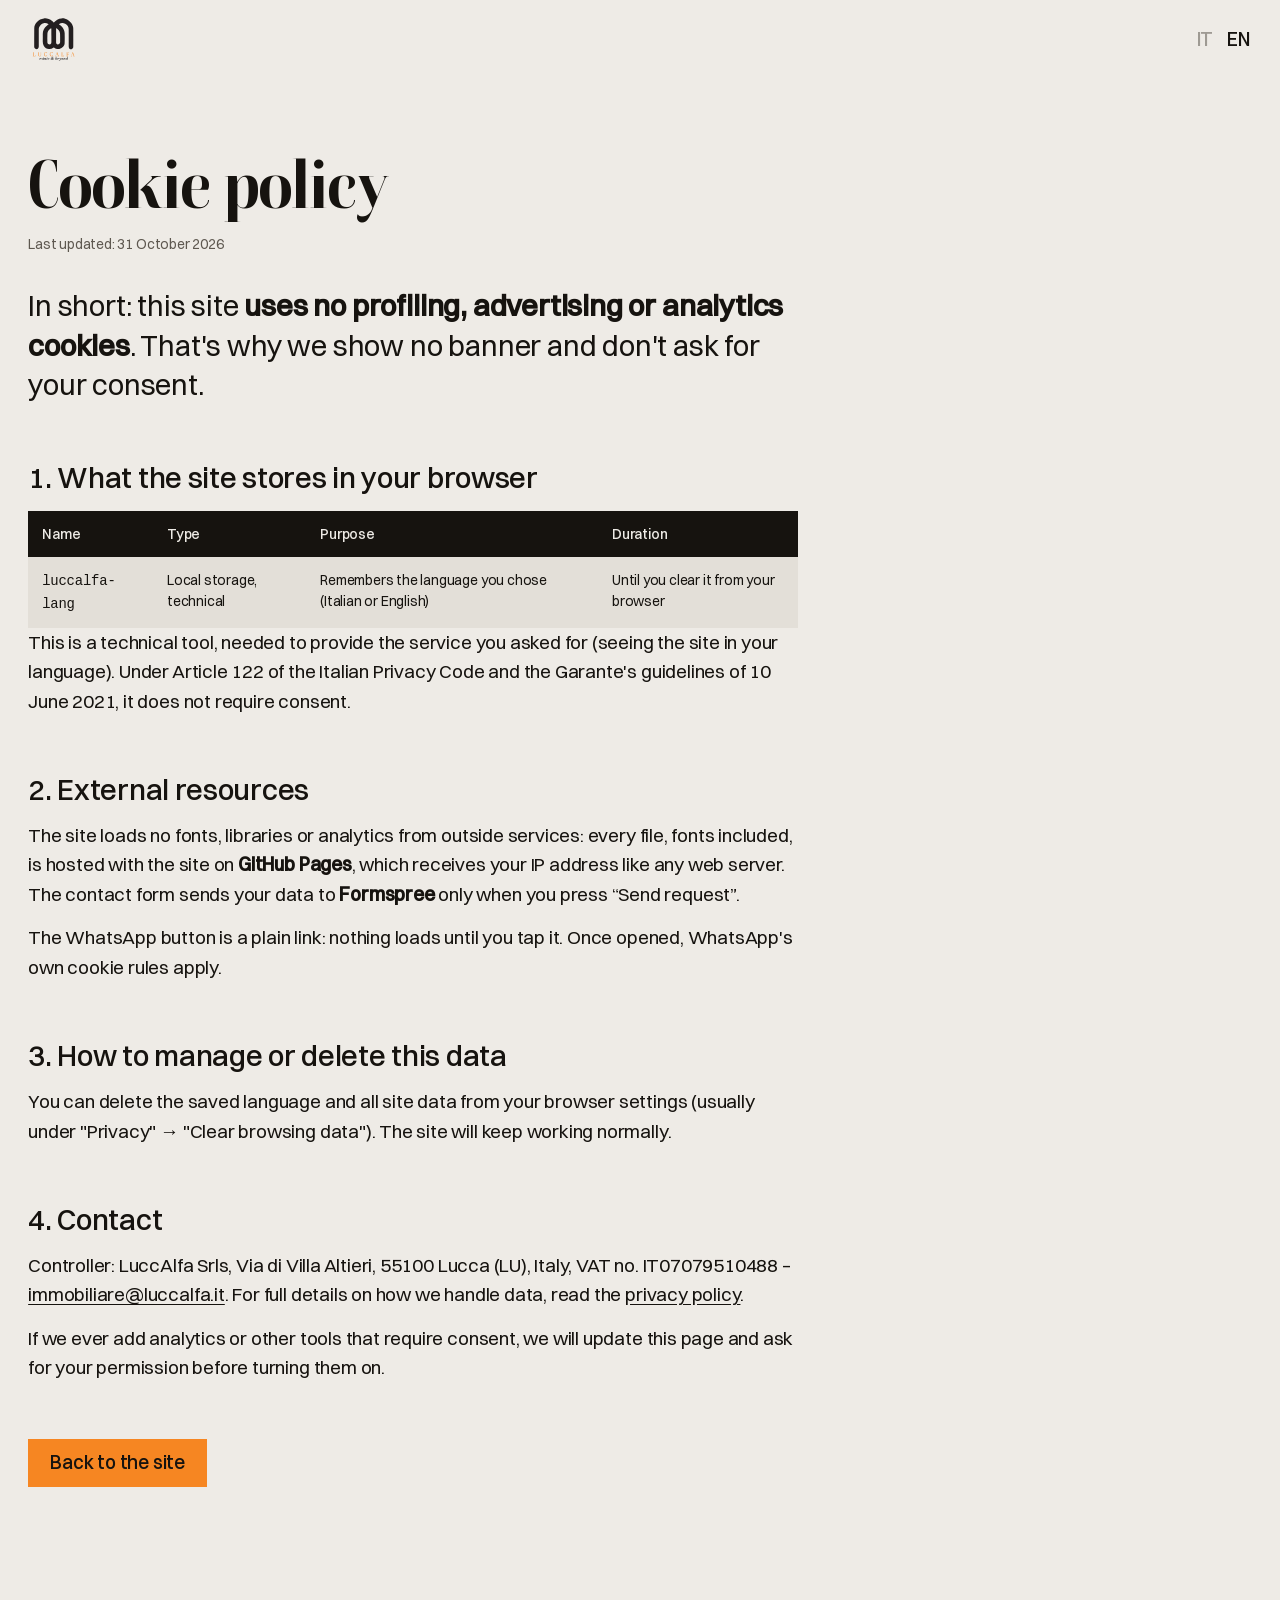
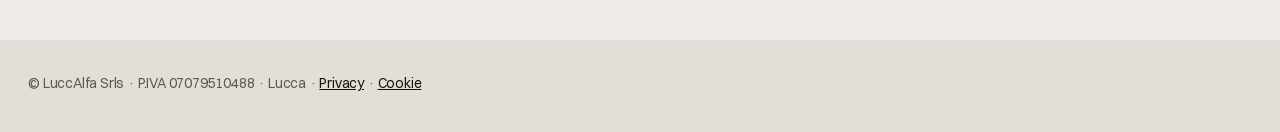
==== commit 6b81c5c5: "Header in stile RIO, caricamento, porta in 3D vera, omino stile Google - Caricamento: pannello aranc" ====
--- a/cookie-policy.html
+++ b/cookie-policy.html
@@ -10,7 +10,7 @@
   <link rel="icon" type="image/svg+xml" href="assets/logo.svg" />
   <link rel="preload" href="assets/fonts/boska-700.woff2" as="font" type="font/woff2" crossorigin />
   <link rel="preload" href="assets/fonts/switzer-400.woff2" as="font" type="font/woff2" crossorigin />
-  <link rel="stylesheet" href="styles.css?v=10" />
+  <link rel="stylesheet" href="styles.css?v=19" />
   <script type="application/ld+json">
   {
     "@context": "https://schema.org",
@@ -88,6 +88,6 @@
 
   <footer class="legal-foot">© LuccAlfa Srls · P.IVA 07079510488 · Lucca · <a href="privacy.html">Privacy</a> · <a href="cookie-policy.html">Cookie</a></footer>
 
-  <script src="legal.js?v=10"></script>
+  <script src="legal.js?v=19"></script>
 </body>
 </html>
--- a/styles.css
+++ b/styles.css
@@ -4,6 +4,7 @@
    Nessuna libreria: le animazioni sono CSS (+ un piccolo IntersectionObserver). */
 
 @font-face { font-family: "Boska"; src: url("assets/fonts/boska-700.woff2") format("woff2"); font-weight: 700; font-style: normal; font-display: swap; }
+@font-face { font-family: "Marker"; src: url("assets/fonts/permanent-marker.woff2") format("woff2"); font-weight: 400; font-style: normal; font-display: swap; }
 @font-face { font-family: "Switzer"; src: url("assets/fonts/switzer-400.woff2") format("woff2"); font-weight: 400; font-style: normal; font-display: swap; }
 @font-face { font-family: "Switzer"; src: url("assets/fonts/switzer-500.woff2") format("woff2"); font-weight: 500; font-style: normal; font-display: swap; }
 
@@ -14,6 +15,7 @@
   --muted: #5e5850;
   --accent: #f68622;    /* arancio LuccAlfa: solo azioni */
   --accent-ink: #16130f;
+  --accent-deep: #bd5815; /* arancio profondo: testo bianco leggibile (4.6:1) */
   --field: #2f4a3a;     /* verde persiana */
   --paper: #eeebe6;
   --scrim: rgba(16, 19, 15, 0.42);
@@ -85,147 +87,207 @@
 /* ═════ NAV ═════ */
 .nav {
   position: fixed; inset: 0 0 auto; z-index: 50; height: var(--nav-h);
-  display: flex; align-items: center; gap: 32px; padding: 0 var(--m);
-  transition: background-color .35s var(--ease), transform .4s var(--ease);
+  display: flex; align-items: center; justify-content: space-between; gap: 24px; padding: 0 var(--m);
+  transition: background-color .5s var(--ease), transform .8s cubic-bezier(0.16, 1, 0.3, 1);
 }
 .nav.is-solid { background: var(--bg); }
 .nav.is-away { transform: translateY(-100%); }
-.nav__logo img { width: 52px; height: auto; }
-.nav__links { display: flex; gap: 28px; margin-left: auto; }
-.nav__links a { text-decoration: none; font-weight: 500; position: relative; }
-.nav__links a::after { content: ""; position: absolute; left: 0; right: 0; bottom: -4px; height: 2px; background: currentColor; transform: scaleX(0); transform-origin: left; transition: transform .3s var(--ease); }
-@media (hover: hover) { .nav__links a:hover::after { transform: scaleX(1); } }
-.nav__menu-only { display: none; }
-.nav__right { display: flex; align-items: center; gap: 20px; }
+.nav__logo { display: flex; align-items: center; gap: 12px; text-decoration: none; }
+.nav__logo img { width: 44px; height: auto; transition: transform .6s var(--ease); }
+.nav__word { font-family: var(--display); font-weight: 700; font-size: 1.375rem; letter-spacing: -0.01em; line-height: 1; }
+.nav__word span { font-family: var(--text); font-weight: 400; font-size: .8125rem; letter-spacing: .01em; margin-left: 4px; color: var(--muted); }
+@media (hover: hover) { .nav__logo:hover img { transform: rotate(-6deg) scale(1.05); } }
+.nav__right { display: flex; align-items: center; gap: 18px; }
 .lang { display: flex; gap: 4px; }
 .lang button { min-width: 36px; min-height: 40px; color: var(--muted); font-weight: 500; transition: color .2s; }
 .lang button[aria-pressed="true"] { color: var(--ink); }
-.burger { display: none; min-height: 44px; padding: 0 4px; font-weight: 500; }
-
-/* ═════ HERO: si parte dal cielo e si scende sui tetti ═════ */
-.hero { position: relative; z-index: 0; }
-.hero__stage { position: relative; height: 100vh; height: 100svh; min-height: 560px; overflow: hidden; background: var(--surface); } /* taste-skill-ignore */
+.burger { display: flex; align-items: center; gap: 12px; min-height: 44px; padding: 0 4px; font-weight: 500; }
+.burger__icon { position: relative; width: 26px; height: 10px; }
+.burger__icon::before, .burger__icon::after { content: ""; position: absolute; left: 0; right: 0; height: 2px; background: currentColor; transition: transform .5s var(--ease), top .5s var(--ease); }
+.burger__icon::before { top: 0; } .burger__icon::after { top: 8px; }
+body.menu-open .burger__icon::before { top: 4px; transform: rotate(45deg); }
+body.menu-open .burger__icon::after { top: 4px; transform: rotate(-45deg); }
+body.menu-open .nav { background: transparent; transform: none; }
+body.menu-open { overflow: hidden; }
+
+.menu { position: fixed; inset: 0; z-index: 49; background: var(--bg); display: grid; grid-template-columns: 1.3fr 1fr; grid-template-rows: 1fr auto;
+  gap: 0 6vw; padding: calc(var(--nav-h) + 6svh) var(--m) 5svh;
+  clip-path: circle(0% at calc(100% - 60px) 36px); visibility: hidden;
+  transition: clip-path .9s cubic-bezier(0.77, 0, 0.175, 1), visibility 0s .9s; }
+body.menu-open .menu { clip-path: circle(150% at calc(100% - 60px) 36px); visibility: visible; transition-delay: 0s; }
+.menu__links { display: flex; flex-direction: column; justify-content: center; }
+.menu__links a { font-family: var(--display); font-weight: 700; font-size: var(--step-head); line-height: 1.12; text-decoration: none; letter-spacing: -0.02em; width: max-content;
+  opacity: 0; transform: translateY(40%); transition: opacity .5s var(--ease), transform .7s var(--ease), color .2s; }
+body.menu-open .menu__links a { opacity: 1; transform: none; }
+body.menu-open .menu__links a:nth-child(1) { transition-delay: .25s; } body.menu-open .menu__links a:nth-child(2) { transition-delay: .3s; }
+body.menu-open .menu__links a:nth-child(3) { transition-delay: .35s; } body.menu-open .menu__links a:nth-child(4) { transition-delay: .4s; }
+body.menu-open .menu__links a:nth-child(5) { transition-delay: .45s; }
+@media (hover: hover) { .menu__links:hover a { color: var(--muted); } .menu__links a:hover { color: var(--ink); } }
+.menu__pic { grid-row: 1 / 3; align-self: stretch; overflow: hidden; border-radius: 50vw 50vw 0 0; }
+.menu__pic picture, .menu__pic img { width: 100%; height: 100%; object-fit: cover; }
+.menu__pic img { transform: scale(1.2); transition: transform 1.4s var(--ease); }
+body.menu-open .menu__pic img { transform: none; }
+.menu__foot { display: flex; flex-wrap: wrap; gap: 8px 28px; color: var(--muted); }
+.menu__foot a { color: var(--ink); font-weight: 500; text-decoration: none; }
+
+/* ═════ INTRO: un'unica scena dal cielo fino dentro casa ═════
+   Statica (senza animazioni legate allo scorrimento): hero, poi portone, poi sala.
+   Animata: cielo → tetti → l'omino viene portato e cade → la città si inclina come un
+   modellino → picchiata → la strada si apre dal punto dove è atterrato → portone → sala. */
+@property --reveal { syntax: "<length>"; inherits: false; initial-value: 0px; }
+
+.intro { position: relative; z-index: 0; }
+.intro__stage { position: relative; display: grid; }
+.intro__aerial { grid-area: 1 / 1; position: relative; height: 100vh; height: 100svh; min-height: 560px; overflow: hidden; background: var(--surface); } /* taste-skill-ignore */
 .hero__pic { position: absolute; inset: 0; }
 .hero__pic img { position: absolute; left: 0; top: 0; width: 100%; height: 100%; object-fit: cover; object-position: 50% 70%; }
-.hero__copy { position: relative; z-index: 2; padding: calc(var(--nav-h) + 3vh) var(--m) 0; text-align: center; }
+.hero__copy { grid-area: 1 / 1; position: relative; z-index: 5; align-self: start; padding: calc(var(--nav-h) + 3vh) var(--m) 0; text-align: center; }
 .hero__title { font-size: var(--step-display); line-height: 0.9; letter-spacing: -0.03em; }
 .hero__sub { margin: 32px auto 0; max-width: 40ch; font-size: var(--step-body); font-weight: 500; }
 .hero__cta { display: none; }
+.peg { display: none; }
+.intro__street { padding: var(--sec) 0 0; display: grid; }
+.intro__scene { position: relative; width: 100%; aspect-ratio: 3 / 2; }
+.intro__scene > picture { position: absolute; inset: 0; z-index: 3; }
+.door__facade { width: 100%; height: 100%; object-fit: cover; }
+.door__jamb { position: absolute; z-index: 2; left: 40.6667%; top: 32.5357%; width: 21.0476%; height: 48.9643%; border-radius: 50% 50% 0 0 / 28.7% 28.7% 0 0; box-shadow: inset 0 0 2.2vw rgba(16,19,15,.6), inset 0 0 .5vw rgba(16,19,15,.7); pointer-events: none; } /* taste-skill-ignore */
+.door__leaves { position: absolute; inset: 0; z-index: 1; perspective: 1400px; }
+.door__leaf { position: absolute; top: 32.3214%; height: 49.4643%; backface-visibility: hidden; }
+.door__leaf picture, .door__leaf img { width: 100%; height: 100%; }
+.door__leaf--l { z-index: 2; left: 40.4762%; width: 10.4048%; transform-origin: 0 50%; }
+.door__leaf--r { z-index: 1; left: 50.6429%; width: 11.2619%; transform-origin: 100% 50%; }
+.intro__room { display: none; }
+.intro__after { padding: 48px var(--m) var(--sec); max-width: 760px; }
+.door__title { font-size: var(--step-head); }
+.door__p { margin-top: 20px; max-width: 44ch; font-size: var(--step-lead); line-height: 1.3; }
 
 @media (prefers-reduced-motion: no-preference) {
-  .hero__pic { animation: shutter 1.2s var(--ease-io) both; }
-  .hero__copy, .hero__cta { animation: rise .9s var(--ease) .55s both; }
+  html:not(.is-loading) .hero__copy { animation: rise .9s var(--ease) .1s both; }
 }
 @keyframes shutter { from { clip-path: inset(22% 30% 0 30% round 20vw 20vw 0 0); } to { clip-path: inset(0 0 0 0 round 0 0 0 0); } }
 @keyframes rise { from { opacity: 0; transform: translateY(24px); } to { opacity: 1; transform: none; } }
 
-/* lo scorrimento abbassa lo sguardo dal cielo ai tetti e avvicina la città */
 @supports (animation-timeline: view()) {
   @media (prefers-reduced-motion: no-preference) {
-    .hero { height: 230vh; view-timeline-name: --hero; }
-    .hero__stage { position: sticky; top: 0; }
+    .intro { height: 900vh; view-timeline-name: --intro; }
+    .intro__stage {
+      /* il portone copre lo schermo (foto 3:2) e resta centrato finché si può */
+      --sw: max(100cqw, 150cqh); --sh: calc(var(--sw) / 1.5);
+      --sl: clamp(calc(100cqw - var(--sw)), calc(50cqw - var(--sw) * 0.511905), 0px);
+      --st: clamp(calc(100cqh - var(--sh)), calc(50cqh - var(--sh) * 0.570179), 0px);
+      --cx: calc(var(--sl) + var(--sw) * 0.511905); --cy: calc(var(--st) + var(--sh) * 0.570179);
+      --hw: calc(var(--sw) * 0.105238); --hh: calc(var(--sh) * 0.244821); --ry: calc(var(--sh) * 0.140714);
+      position: sticky; top: 0; height: 100vh; height: 100svh; display: block; overflow: hidden; /* taste-skill-ignore */
+      container-type: size; perspective: 1500px; background: #e8dcc6; }
+    .intro__stage::after { content: ""; position: absolute; inset: 0; z-index: 8; background: var(--ink); pointer-events: none;
+      animation: dim linear both; animation-timeline: --intro; animation-range: contain 0% contain 100%; }
+
+    /* 1 · cielo e tetti, poi la città si inclina come un plastico e ci si tuffa */
+    .intro__aerial { position: absolute; inset: 0; z-index: 3; height: auto; min-height: 0; transform-origin: 66% 31%;
+      animation: aerial linear both; animation-timeline: --intro; animation-range: contain 0% contain 100%; }
     .hero__pic img { height: 150%; object-position: 50% 0; transform-origin: 50% 100%;
-      animation: hero-pan linear both; animation-timeline: --hero; animation-range: contain 0% contain 75%; }
-    .hero__title { animation: hero-out linear both; animation-timeline: --hero; animation-range: contain 0% contain 34%; }
-    .hero__sub { animation: hero-out linear both; animation-timeline: --hero; animation-range: contain 4% contain 30%; }
-    .hero__stage::after { content: ""; position: absolute; inset: 0; z-index: 1; background: var(--ink); pointer-events: none;
-      animation: hero-dim linear both; animation-timeline: --hero; animation-range: contain 50% contain 100%; }
-  }
-}
-@keyframes hero-pan { from { transform: translateY(0) scale(1.06); } to { transform: translateY(-33.4%) scale(1.32); } }
+      animation: hero-pan linear both; animation-timeline: --intro; animation-range: contain 0% contain 100%; }
+    .hero__copy { position: absolute; inset: 0 0 auto; }
+    .hero__title { animation: hero-out linear both; animation-timeline: --intro; animation-range: contain 1.5% contain 11%; }
+    .hero__sub { animation: hero-out linear both; animation-timeline: --intro; animation-range: contain 2.5% contain 10%; }
+    .hero__cta { animation: hero-out linear both; animation-timeline: --intro; animation-range: contain 1% contain 7%; }
+
+    /* 2 · l'omino (mosso da intro.js) */
+    .peg { display: block; position: absolute; z-index: 6; left: 0; top: 0; width: clamp(38px, 5.2vh, 58px); filter: saturate(.95); pointer-events: none; opacity: 0; will-change: transform, opacity; }
+
+    /* 3 · la strada si apre dal punto d'atterraggio, la vista si raddrizza */
+    .intro__street { position: absolute; inset: 0; z-index: 2; padding: 0; display: block; transform-origin: 66% 31%;
+      perspective: 1000px; perspective-origin: var(--cx) var(--cy);
+      -webkit-mask-image: radial-gradient(circle at 66% 31%, #000 var(--reveal), transparent calc(var(--reveal) + 14vmax)); /* taste-skill-ignore */
+      mask-image: radial-gradient(circle at 66% 31%, #000 var(--reveal), transparent calc(var(--reveal) + 14vmax)); /* taste-skill-ignore */
+      animation: street-in linear both; animation-timeline: --intro; animation-range: contain 0% contain 100%; }
+    .intro__dolly { position: absolute; inset: 0; transform-style: preserve-3d; will-change: transform;
+      animation: dolly linear both; animation-timeline: --intro; animation-range: contain 0% contain 100%; }
+    .intro__scene { position: absolute; z-index: 2; left: var(--sl); top: var(--st); width: var(--sw); height: var(--sh); aspect-ratio: auto; transform-style: preserve-3d; }
+    .intro__scene .door__leaves { transform-style: preserve-3d; perspective: none; }
+    .door__leaf--l { animation: leaf-l linear both; animation-timeline: --intro; animation-range: contain 0% contain 100%; }
+    .door__leaf--r { animation: leaf-r linear both; animation-timeline: --intro; animation-range: contain 0% contain 100%; }
+
+    /* 4 · dentro casa */
+    /* la sala sta 900px dietro la facciata: la si vede solo dal vano, e la camera ci entra davvero */
+    .intro__room { display: block; position: absolute; inset: 0; z-index: 1; pointer-events: none; transform-origin: var(--cx) var(--cy); transform: translateZ(-900px) scale(1.42); }
+    .intro__room picture, .intro__room img { width: 100%; height: 100%; object-fit: cover; }
+    .intro__after { position: absolute; z-index: 9; left: 0; bottom: 0; max-width: none; width: min(860px, 66vw);
+      padding: 26svh var(--m) 9svh; color: var(--paper);
+      background: radial-gradient(120% 100% at 0% 100%, rgba(16,19,15,.78), rgba(16,19,15,.38) 55%, rgba(16,19,15,0) 80%); /* taste-skill-ignore */
+      animation: door-after linear both; animation-timeline: --intro; animation-range: contain 0% contain 100%; }
+  }
+}
+@keyframes hero-pan { 0%, 2% { transform: translateY(0) scale(1.06); } 24%, 100% { transform: translateY(-33.4%) scale(1.32); } }
 @keyframes hero-out { to { opacity: 0; transform: translateY(-14vh); } }
-@keyframes hero-dim { from { opacity: 0; } to { opacity: 0.35; } }
-
-/* ═════ LA SOGLIA: la porta si apre e si entra in casa ═════ */
-.door {
-  --sh: min(74svh, 128vw);              /* altezza della facciata */
-  --sw: calc(var(--sh) * 0.66946);       /* larghezza (foto 1920×2868) */
-  position: relative; z-index: 1; background: var(--bg); padding: var(--sec) var(--m);
-}
-.door__stage { position: relative; display: grid; justify-items: center; gap: 40px; }
-.door__title { order: 1; font-size: var(--step-head); text-align: center; }
-.door__scene { order: 2; position: relative; width: var(--sw); height: var(--sh); max-width: 100%; }
-.door__facade { position: relative; z-index: 2; width: 100%; height: 100%; object-fit: cover; }
-.door__scene > picture { position: absolute; inset: 0; z-index: 2; }
-.door__leaves { position: absolute; inset: 0; z-index: 1; perspective: calc(var(--sh) * 1.6); }
-.door__leaf { position: absolute; top: 32.566%; height: 56.904%; overflow: hidden; backface-visibility: hidden; }
-.door__leaf picture, .door__leaf img { width: 100%; height: 100%; object-fit: cover; }
-.door__leaf--l { left: 26.042%; width: 23.802%; transform-origin: 0 50%; }
-.door__leaf--r { left: 49.844%; width: 23.177%; transform-origin: 100% 50%; }
-.door__inside { order: 3; width: min(100%, 960px); }
-.door__inside img { width: 100%; aspect-ratio: 4 / 3; object-fit: cover; }
-.door__after { order: 4; max-width: 46ch; justify-self: start; }
-.door__big { font-family: var(--display); font-weight: 700; font-size: var(--step-head); line-height: 1; }
-.door__p { margin-top: 20px; }
+@keyframes aerial {
+  0%, 38% { transform: none; filter: blur(0); opacity: 1; }
+  48% { transform: scale(1.18); filter: blur(0); opacity: 1; }
+  55% { transform: scale(1.4); filter: blur(3px); opacity: 1; }
+  58%, 100% { transform: scale(1.5); filter: blur(6px); opacity: 0; }
+}
+@keyframes dolly {
+  0%, 62% { transform: translateZ(0); }
+  70% { transform: translateZ(60px); }
+  76% { transform: translateZ(180px); }
+  88%, 100% { transform: translateZ(940px); }
+}
+@keyframes street-in {
+  0%, 47% { --reveal: 0px; transform: scale(1.1); }
+  57%, 100% { --reveal: 150vmax; transform: none; }
+}
+/* zoom nel vano e ritaglio ad arco della sala seguono la stessa scala */
+@keyframes leaf-l { 0%, 62% { transform: rotateY(0); opacity: 1; } 74%, 78% { transform: rotateY(82deg); opacity: 1; } 83%, 100% { transform: rotateY(88deg); opacity: 0; } }
+@keyframes leaf-r { 0%, 62% { transform: rotateY(0); opacity: 1; } 74%, 78% { transform: rotateY(-82deg); opacity: 1; } 83%, 100% { transform: rotateY(-88deg); opacity: 0; } }
+@keyframes door-after { 0%, 85% { opacity: 0; transform: translateY(6vh); } 89%, 92% { opacity: 1; transform: none; } 95%, 100% { opacity: 0; transform: translateY(-4vh); } }
+@keyframes dim { 0%, 96% { opacity: 0; } 100% { opacity: .45; } }
+@keyframes sheet { from { border-radius: 28px 28px 0 0; } to { border-radius: 0; } }
+
+/* ═════ CHI SIAMO: l'arco si apre sulla Torre Guinigi ═════ */
+.about { position: relative; z-index: 1; background: var(--bg); padding: var(--sec) var(--m); }
+.about__stage { display: grid; gap: 40px; }
+.about__title { font-size: var(--step-display); line-height: 0.94; letter-spacing: -0.03em; }
+.about__body { display: grid; gap: 24px; }
+.about__lead { font-family: var(--display); font-weight: 700; font-size: var(--step-lead); line-height: 1.3; letter-spacing: -0.01em; max-width: 30ch; }
+.about__text { max-width: 52ch; }
+.about__frame { overflow: hidden; }
+.about__big .about__frame { border-radius: 50vw 50vw 0 0; }
+.about__big img { width: 100%; aspect-ratio: 4 / 5; object-fit: cover; }
+.about__small { width: 72%; justify-self: end; }
+.about__small img { width: 100%; aspect-ratio: 3 / 2; object-fit: cover; }
 
 @supports (animation-timeline: view()) {
   @media (prefers-reduced-motion: no-preference) {
-    .door { height: 340vh; padding: 0; margin-top: -60vh; border-radius: 28px 28px 0 0; view-timeline-name: --door;
-      animation: sheet linear both; animation-timeline: view(); animation-range: cover 0px cover 60vh; }
-    .door__stage {
-      --top: calc(var(--nav-h) + 5svh + var(--step-head) * 2);
-      --sh: min(calc(100cqh - var(--top) - 4cqh), 128cqw);
-      --sw: calc(var(--sh) * 0.66946);
-      --cx: calc(50cqw - var(--sw) * 0.00469); --cy: calc(var(--top) + var(--sh) * 0.61018);
-      --hw: calc(var(--sw) * 0.22865); --hh: calc(var(--sh) * 0.28103);
-      position: sticky; top: 0; height: 100vh; height: 100svh; display: block; overflow: hidden; container-type: size; border-radius: inherit; } /* taste-skill-ignore */
-    .door__title { position: absolute; z-index: 3; left: var(--m); right: var(--m); top: calc(var(--nav-h) + 1svh);
-      animation: fade-up-out linear both; animation-timeline: --door; animation-range: contain 4% contain 16%; }
-    .door__scene { position: absolute; z-index: 2; left: calc(50cqw - var(--sw) / 2); top: var(--top); max-width: none;
-      transform-origin: 49.531% 61.018%; will-change: transform;
-      animation: door-zoom linear both; animation-timeline: --door; animation-range: contain 0% contain 100%; }
-    .door__leaf--l { animation: leaf-l linear both; animation-timeline: --door; animation-range: contain 0% contain 100%; }
-    .door__leaf--r { animation: leaf-r linear both; animation-timeline: --door; animation-range: contain 0% contain 100%; }
-    .door__inside { position: absolute; z-index: 1; inset: 0; width: auto; overflow: hidden;
-      animation: door-hole linear both; animation-timeline: --door; animation-range: contain 0% contain 100%; }
-    .door__inside picture, .door__inside img { width: 100%; height: 100%; aspect-ratio: auto; }
-    .door__inside img { animation: door-room linear both; animation-timeline: --door; animation-range: contain 0% contain 100%; }
-    .door__after { position: absolute; z-index: 3; left: 0; bottom: 0; max-width: none; width: min(820px, 64vw);
-      padding: 24svh var(--m) 64px; color: var(--paper);
-      background: radial-gradient(120% 100% at 0% 100%, rgba(16,19,15,.8), rgba(16,19,15,.4) 55%, rgba(16,19,15,0) 80%); /* taste-skill-ignore */
-      animation: door-after linear both; animation-timeline: --door; animation-range: contain 0% contain 100%; }
-    .door__p { max-width: 44ch; }
-  }
-}
-/* l'ingrandimento e il ritaglio dell'interno seguono la stessa scala --s */
-@keyframes door-zoom {
-  0%, 10% { transform: scale(1); }
-  40% { transform: scale(1.12); }
-  84%, 100% { transform: scale(var(--s-end, 7)); }
-}
-@keyframes door-hole {
-  0%, 10% { clip-path: inset(calc(var(--cy) - var(--hh)) calc(100cqw - var(--cx) - var(--hw)) calc(100cqh - var(--cy) - var(--hh)) calc(var(--cx) - var(--hw))); }
-  40% { clip-path: inset(calc(var(--cy) - var(--hh) * 1.12) calc(100cqw - var(--cx) - var(--hw) * 1.12) calc(100cqh - var(--cy) - var(--hh) * 1.12) calc(var(--cx) - var(--hw) * 1.12)); }
-  84%, 100% { clip-path: inset(calc(var(--cy) - var(--hh) * var(--s-end, 7)) calc(100cqw - var(--cx) - var(--hw) * var(--s-end, 7)) calc(100cqh - var(--cy) - var(--hh) * var(--s-end, 7)) calc(var(--cx) - var(--hw) * var(--s-end, 7))); }
-}
-@keyframes leaf-l { 0%, 12% { transform: rotateY(0); filter: brightness(1); opacity: 1; } 40%, 58% { transform: rotateY(84deg); filter: brightness(.55); opacity: 1; } 72%, 100% { transform: rotateY(88deg); filter: brightness(.4); opacity: 0; } }
-@keyframes leaf-r { 0%, 12% { transform: rotateY(0); filter: brightness(1); opacity: 1; } 40%, 58% { transform: rotateY(-84deg); filter: brightness(.55); opacity: 1; } 72%, 100% { transform: rotateY(-88deg); filter: brightness(.4); opacity: 0; } }
-@keyframes door-room { 0%, 40% { transform: scale(1.32); } 90%, 100% { transform: scale(1); } }
-@keyframes door-after { 0%, 82% { opacity: 0; transform: translateY(6vh); } 94%, 100% { opacity: 1; transform: none; } }
-@keyframes fade-up-out { to { opacity: 0; transform: translateY(-6vh); } }
-@keyframes sheet { from { border-radius: 28px 28px 0 0; } to { border-radius: 0; } }
-
-/* ═════ CHI SIAMO: collage in parallasse ═════ */
-.about { display: grid; grid-template-columns: repeat(12, 1fr); column-gap: var(--gap); padding: var(--sec) var(--m); align-items: start; }
-.about__title { grid-column: 1 / -1; font-size: var(--step-display); line-height: 0.94; letter-spacing: -0.03em; margin-bottom: 72px; }
-.about__big { grid-column: 1 / 6; }
-.about__frame { overflow: hidden; }
-.about__big .about__frame img { width: 100%; aspect-ratio: 4 / 5; object-fit: cover; }
-.about__body { grid-column: 7 / 13; display: grid; gap: 28px; padding-top: 12vh; }
-.about__lead { font-family: var(--display); font-weight: 700; font-size: var(--step-lead); line-height: 1.25; letter-spacing: -0.01em; max-width: 26ch; }
-.about__text { max-width: 52ch; }
-.about__small { width: 72%; justify-self: end; margin-top: 56px; }
-.about__small .about__frame img { width: 100%; aspect-ratio: 3 / 2; object-fit: cover; }
-
-/* parallasse: la foto scorre dentro la sua cornice */
-@supports (animation-timeline: view()) {
-  @media (prefers-reduced-motion: no-preference) {
-    [data-par] img { transform-origin: 50% 50%; animation: par linear both; animation-timeline: view(); animation-range: cover 0% cover 100%; }
-    .about__small [data-par] img { animation-name: par-fast; }
-  }
-}
-@keyframes par { from { transform: translateY(-7%) scale(1.16); } to { transform: translateY(7%) scale(1.16); } }
-@keyframes par-fast { from { transform: translateY(-12%) scale(1.26); } to { transform: translateY(12%) scale(1.26); } }
+    .about { margin-top: -40vh; border-radius: 28px 28px 0 0; animation: sheet linear both; animation-timeline: view(); animation-range: cover 0px cover 40vh; }
+    .about__big .about__frame { animation: arch-open linear both; animation-timeline: view(); animation-range: entry 0% cover 45%; }
+    .about__big img, .about__small img { animation: settle-in linear both; animation-timeline: view(); animation-range: entry 0% cover 60%; }
+    .about__small { animation: slide-in linear both; animation-timeline: view(); animation-range: entry 0% cover 40%; }
+  }
+  /* su computer la sezione si ferma e diventa una scena */
+  @media (min-width: 900px) and (prefers-reduced-motion: no-preference) {
+    .about { height: 300vh; padding: 0; view-timeline-name: --about; }
+    .about__stage { position: sticky; top: 0; height: 100vh; height: 100svh; /* taste-skill-ignore */
+      grid-template-columns: repeat(12, 1fr); grid-template-rows: auto auto 1fr; column-gap: var(--gap); row-gap: 0;
+      padding: calc(var(--nav-h) + 4svh) var(--m) 7svh; }
+    .about__title { grid-column: 1 / 8; grid-row: 1; z-index: 2; font-size: clamp(2.6rem, 1rem + 5.4vw, 6.5rem); line-height: 0.95; animation: rise-in linear both; animation-timeline: --about; animation-range: contain 0% contain 14%; }
+    .about__body { grid-column: 1 / 7; grid-row: 2; align-self: start; z-index: 2; margin-top: 6svh; }
+    .about__big { grid-column: 8 / 13; grid-row: 1 / 4; align-self: stretch; position: relative; }
+    .about__big .about__frame { position: absolute; inset: 0; animation: arch-open-big linear both; animation-timeline: --about; animation-range: contain 0% contain 46%; }
+    .about__big picture, .about__big img { height: 100%; aspect-ratio: auto; }
+    .about__big img { animation: settle-in linear both; animation-timeline: --about; animation-range: contain 0% contain 60%; }
+    .about__small { grid-column: 1 / 5; grid-row: 3; align-self: end; justify-self: stretch; width: 100%; z-index: 3;
+      animation: slide-in-big linear both; animation-timeline: --about; animation-range: contain 40% contain 78%; }
+    .about__small img { animation: none; }
+    .about__text { animation: rise-in linear both; animation-timeline: --about; animation-range: contain 50% contain 62%; }
+    [data-scrub].is-split .sw { animation-timeline: --about; animation-range: contain calc(16% + var(--f) * 34%) contain calc(20% + var(--f) * 34%); }
+  }
+}
+@keyframes arch-open { from { clip-path: inset(30% 22% 0 22% round 40vw 40vw 0 0); } to { clip-path: inset(0 0 0 0 round 50vw 50vw 0 0); } }
+@keyframes arch-open-big { from { clip-path: inset(42% 24% 0 24% round 20vw 20vw 0 0); } to { clip-path: inset(0 0 0 0 round 20vw 20vw 0 0); } }
+@keyframes settle-in { from { transform: scale(1.3); } to { transform: none; } }
+@keyframes slide-in { from { transform: translateY(18vh); } to { transform: none; } }
+@keyframes slide-in-big { from { transform: translateY(70svh) rotate(-3deg); } to { transform: none; } }
+@keyframes rise-in { from { opacity: 0; transform: translateY(8vh); } to { opacity: 1; transform: none; } }
 
 /* parole che salgono (titoli) e testo che si accende (stile FIND) */
 .w { display: inline-block; overflow: clip; vertical-align: top; padding-bottom: 0.08em; margin-bottom: -0.08em; }
@@ -247,22 +309,33 @@
 .lots { display: grid; grid-template-columns: repeat(12, 1fr); column-gap: var(--gap); padding: var(--sec) var(--m); align-items: start; }
 .lots__col { grid-column: 1 / 6; padding-top: 4vh; }
 .lots__media { grid-column: 7 / 13; position: sticky; top: calc(var(--nav-h) + 4vh); display: grid; }
-.lots__fig { grid-area: 1 / 1; visibility: hidden; }
-.lots__fig.was-on { visibility: visible; z-index: 1; }
-.lots__fig.is-on { visibility: visible; z-index: 2; }
-.lots__fig img { width: 100%; aspect-ratio: 5 / 6; max-height: 78svh; object-fit: cover; }
-.lots__fig figcaption { background: var(--bg); padding-top: 10px; margin-top: 0; }
-@media (prefers-reduced-motion: no-preference) {
-  .lots__fig.is-on.is-anim { animation: wipe .8s var(--ease-io) both; }
-  .lots__fig.is-on.is-anim img { animation: settle 1.2s var(--ease) both; }
-}
-@keyframes wipe { from { clip-path: inset(100% 0 0 0); } to { clip-path: inset(0 0 0 0); } }
+/* le foto sono polaroid impilate un po' alla rinfusa; quella scelta sale in cima */
+.lots__media { padding: 4% 10% 8% 4%; }
+.lots__fig { grid-area: 1 / 1; z-index: 1; background: #fbfaf6; padding: 3.4% 3.4% 0;
+  box-shadow: 0 22px 40px -22px rgba(16,19,15,.55), 0 2px 6px rgba(16,19,15,.12); /* taste-skill-ignore */
+  transform: translate(var(--dx, 0), var(--dy, 0)) rotate(var(--r, 0deg)) scale(.96); transition: transform .9s var(--ease); }
+.lots__fig:nth-child(1) { --r: -5deg; --dx: -4%; --dy: 2%; }
+.lots__fig:nth-child(2) { --r: 4deg; --dx: 5%; --dy: -2%; }
+.lots__fig:nth-child(3) { --r: -2deg; --dx: -1%; --dy: 5%; }
+.lots__fig:nth-child(4) { --r: 6deg; --dx: 6%; --dy: 3%; }
+.lots__fig:nth-child(5) { --r: -7deg; --dx: -6%; --dy: -3%; }
+.lots__fig:nth-child(6) { --r: 2deg; --dx: 2%; --dy: 6%; }
+.lots__fig.is-on { z-index: 20; transform: rotate(-1.5deg); }
+.lots__fig.was-on { z-index: 21; animation: toss 1s var(--ease) both; }
+.lots__fig img { width: 100%; aspect-ratio: 1 / 1; max-height: none; object-fit: cover; }
+.lots__fig figcaption { margin: 0; padding: 4% 4% 6%; background: none; text-align: center; font-family: "Marker", var(--text); font-size: clamp(1.05rem, .7rem + .9vw, 1.6rem); line-height: 1.2; color: #2a241d; transform: rotate(-1.2deg); }
+@keyframes toss {
+  0% { z-index: 21; transform: rotate(-1.5deg); }
+  45% { z-index: 21; transform: translate(58%, -8%) rotate(16deg); }
+  55% { z-index: 1; transform: translate(52%, -6%) rotate(14deg); }
+  100% { z-index: 1; transform: translate(var(--dx, 0), var(--dy, 0)) rotate(var(--r, 0deg)) scale(.96); }
+}
 @keyframes settle { from { transform: scale(1.1); } to { transform: none; } }
 .lots__title { font-size: var(--step-head); }
 .lots__note { margin-top: 14px; color: var(--muted); }
 .filters { display: flex; gap: 8px; margin: 32px 0 24px; flex-wrap: wrap; }
 .filter { min-height: 40px; padding: 8px 16px; background: var(--surface); font-weight: 500; }
-.filter[aria-pressed="true"] { background: var(--ink); color: var(--paper); }
+.filter[aria-pressed="true"] { background: var(--accent); color: var(--accent-ink); }
 .filter:active, .lang button:active, .burger:active, .lot__head:active { transform: scale(0.97); }
 .filter, .lang button, .burger { transition: background-color .2s, color .2s, transform .12s var(--ease); }
 @media (hover: hover) { .filter:not([aria-pressed="true"]):hover { background: #d8d1c5; } }
@@ -271,6 +344,8 @@
 .lot__name { font-family: var(--display); font-weight: 700; font-size: var(--step-lead); line-height: 1.1; }
 .lot__price { font-size: var(--step-small); white-space: nowrap; font-variant-numeric: tabular-nums; }
 .lot.is-on .lot__head { color: var(--ink); }
+.lot__name::before { content: ""; display: inline-block; width: .38em; height: .38em; margin-right: 0; border-radius: 50%; background: var(--accent); vertical-align: .14em; opacity: 0; transform: scale(.4); transition: transform .4s var(--ease), opacity .3s, margin .4s var(--ease); }
+.lot.is-on .lot__name::before { opacity: 1; transform: none; margin-right: .45em; }
 @media (hover: hover) { .lot__head:hover { color: var(--ink); } }
 .lot__more { display: grid; grid-template-rows: 0fr; max-width: 46ch; transition: grid-template-rows .26s var(--ease); }
 .lot.is-on .lot__more { grid-template-rows: 1fr; }
@@ -318,25 +393,54 @@
 }
 @keyframes srv-slide { 0%, 6% { transform: translateX(0); } 94%, 100% { transform: translateX(calc(-1 * var(--tx, 200vw))); } }
 
-/* ═════ METODO: una parola alla volta ═════ */
-
-.steps__title { font-size: var(--step-lead); line-height: 1.2; padding: 72px var(--m) 40px; max-width: 28ch; }
-.step { position: relative; height: 100vh; height: 100svh; color: var(--paper); overflow: clip; } /* taste-skill-ignore */
+/* ═════ METODO: carte che si impilano ═════ */
+.steps { position: relative; z-index: 1; }
+main { timeline-scope: --c2, --c3, --c4, --c5, --c6; }
+.step { position: sticky; top: 0; height: 100vh; height: 100svh; overflow: hidden; color: var(--paper); transform-origin: 50% 0; } /* taste-skill-ignore */
+.step + .step { border-radius: 28px 28px 0 0; }
+.step::after { content: ""; position: absolute; inset: 0; z-index: 3; background: #000; opacity: 0; pointer-events: none; }
+.step--intro { background: var(--surface); color: var(--ink); display: grid; place-content: center; justify-items: center; gap: 28px; padding: var(--nav-h) var(--m) 0; text-align: center; }
+.steps__title { font-size: var(--step-display); line-height: 0.92; letter-spacing: -0.03em; }
+.steps__lead { max-width: 36ch; font-size: var(--step-lead); line-height: 1.3; }
 .step picture, .step__img { position: absolute; inset: 0; width: 100%; height: 100%; }
-.step__img { object-fit: cover; filter: brightness(0.66); }
-.step__word { position: sticky; z-index: 2; top: 50%; height: 0; display: flex; justify-content: center; }
-.step__word h3 { font-size: var(--step-display); line-height: 0.85; transform: translateY(-50%); letter-spacing: -0.03em; }
-.step__p { position: absolute; z-index: 2; left: var(--m); bottom: 40px; max-width: 40ch; font-weight: 500; }
+.step__img { object-fit: cover; filter: brightness(0.7); }
+.step__word { position: absolute; inset: 0; z-index: 2; display: grid; place-items: center; }
+.step__word h3 { font-size: var(--step-display); line-height: 0.85; letter-spacing: -0.03em; }
+.step__p { position: absolute; z-index: 2; left: var(--m); bottom: 56px; max-width: 34ch; font-family: var(--display); font-weight: 700; font-size: var(--step-lead); line-height: 1.25; }
+.step:not(.step--intro)::before { content: ""; position: absolute; inset: 45% 0 0; z-index: 1; background: linear-gradient(to top, rgba(16,19,15,.72), rgba(16,19,15,0)); pointer-events: none; } /* taste-skill-ignore */
+
 @supports (animation-timeline: view()) {
   @media (prefers-reduced-motion: no-preference) {
-    .step { view-timeline-name: --step; }
-    .step__word h3 { animation: word-hold linear both; animation-timeline: --step; animation-range: entry 0% exit 100%; }
-  }
-}
-@keyframes word-hold { 0%, 27% { opacity: 0; } 37%, 63% { opacity: 1; } 73%, 100% { opacity: 0; } }
+    .step:nth-child(2) { view-timeline-name: --c2; }
+    .step:nth-child(3) { view-timeline-name: --c3; }
+    .step:nth-child(4) { view-timeline-name: --c4; }
+    .step:nth-child(5) { view-timeline-name: --c5; }
+    /* la carta sotto arretra e si scurisce mentre arriva la successiva */
+    .step:nth-child(1) { animation: card-back linear both; animation-timeline: --c2; animation-range: entry 0% entry 100%; }
+    .step:nth-child(2) { animation: card-back linear both; animation-timeline: --c3; animation-range: entry 0% entry 100%; }
+    .step:nth-child(3) { animation: card-back linear both; animation-timeline: --c4; animation-range: entry 0% entry 100%; }
+    .step:nth-child(4) { animation: card-back linear both; animation-timeline: --c5; animation-range: entry 0% entry 100%; }
+    .step:nth-child(1)::after { animation: card-dim linear both; animation-timeline: --c2; animation-range: entry 0% entry 100%; }
+    .step:nth-child(2)::after { animation: card-dim linear both; animation-timeline: --c3; animation-range: entry 0% entry 100%; }
+    .step:nth-child(3)::after { animation: card-dim linear both; animation-timeline: --c4; animation-range: entry 0% entry 100%; }
+    .step:nth-child(4)::after { animation: card-dim linear both; animation-timeline: --c5; animation-range: entry 0% entry 100%; }
+    .step:nth-child(5) { animation: card-back linear both; animation-timeline: --c6; animation-range: entry 0% entry 100%; }
+    .step:nth-child(5)::after { animation: card-dim linear both; animation-timeline: --c6; animation-range: entry 0% entry 100%; }
+    .steps__list { padding-bottom: 100vh; }
+    .zones { position: relative; z-index: 2; margin-top: -100vh; background: var(--bg); border-radius: 28px 28px 0 0; view-timeline-name: --c6; }
+    /* la parola sale mentre la sua carta arriva */
+    .step:nth-child(2) .step__word h3 { animation: word-up linear both; animation-timeline: --c2; animation-range: entry 30% entry 100%; }
+    .step:nth-child(3) .step__word h3 { animation: word-up linear both; animation-timeline: --c3; animation-range: entry 30% entry 100%; }
+    .step:nth-child(4) .step__word h3 { animation: word-up linear both; animation-timeline: --c4; animation-range: entry 30% entry 100%; }
+    .step:nth-child(5) .step__word h3 { animation: word-up linear both; animation-timeline: --c5; animation-range: entry 30% entry 100%; }
+  }
+}
+@keyframes card-back { to { transform: scale(0.92); border-radius: 28px; } }
+@keyframes card-dim { to { opacity: 0.5; } }
+@keyframes word-up { from { opacity: 0; transform: translateY(14vh); } to { opacity: 1; transform: none; } }
 
 /* ═════ ZONE: banda di pannelli diseguali ═════ */
-.zones { padding: var(--sec) 0 0; }
+.zones { padding: calc(var(--sec) * 1.1) 0 calc(var(--sec) * 0.9); }
 .zones__title { font-size: var(--step-head); padding-left: calc(var(--m) + 16.66%); margin-bottom: 64px; }
 .band { display: flex; height: 68vh; height: 68svh; min-height: 460px; }
 .band__panel { position: relative; overflow: hidden; flex: 2 1 0; color: var(--paper); transition: flex-grow .5s var(--ease); outline-offset: -4px; }
@@ -359,32 +463,34 @@
 .band__panel:focus-visible .band__txt p, .band__panel:focus-within .band__txt p { opacity: 1; transform: none; }
 .zones__cap { padding: 20px var(--m) 0; max-width: 90ch; color: var(--muted); }
 
-/* ═════ FAQ ═════ */
-.faq { display: grid; grid-template-columns: repeat(12, 1fr); column-gap: var(--gap); padding: var(--sec) var(--m); align-items: start; }
-.faq__col { grid-column: 1 / 6; }
+/* ═════ FAQ: titolo fermo a sinistra, domande grandi a destra, su campo travertino ═════ */
+.faq { position: relative; z-index: 1; background: var(--surface); display: grid; grid-template-columns: repeat(12, 1fr); column-gap: var(--gap); padding: var(--sec) var(--m); align-items: start; }
+.faq__head { grid-column: 1 / 6; position: sticky; top: calc(var(--nav-h) + 6svh); display: grid; gap: 28px; }
 .faq__title { font-size: var(--step-head); }
-.faq__facts { margin-top: 32px; display: grid; gap: 6px; font-size: var(--step-body); }
+.faq__lead { font-size: var(--step-lead); line-height: 1.3; max-width: 34ch; }
+.faq__facts { display: grid; gap: 6px; }
 .faq__facts b { font-weight: 500; margin-right: 8px; }
-.acc { margin-top: 40px; display: grid; gap: 28px; }
-.acc summary { list-style: none; cursor: pointer; display: flex; justify-content: space-between; align-items: baseline; gap: 20px; font-weight: 500; min-height: 44px; }
+.faq__actions { display: flex; align-items: center; gap: 28px; flex-wrap: wrap; margin-top: 8px; }
+.acc { grid-column: 7 / 13; display: grid; gap: 6px; }
+.acc details { background: transparent; padding: 0 24px; transition: background-color .35s var(--ease); }
+.acc details[open] { background: var(--bg); }
+.acc summary { list-style: none; cursor: pointer; display: flex; justify-content: space-between; align-items: center; gap: 24px; padding: 22px 0;
+  font-family: var(--display); font-weight: 700; font-size: var(--step-lead); line-height: 1.2; }
 .acc summary::-webkit-details-marker { display: none; }
-.acc summary::after { content: ""; flex: none; width: 10px; height: 10px; margin-right: 4px; border-right: 2px solid currentColor; border-bottom: 2px solid currentColor; transform: translateY(-3px) rotate(45deg); transition: transform .3s var(--ease); }
-.acc details[open] summary::after { transform: translateY(2px) rotate(-135deg); }
-.acc details p { margin-top: 10px; color: var(--muted); max-width: 60ch; }
+.acc summary::after { content: ""; flex: none; width: 22px; height: 22px; background:
+  linear-gradient(var(--accent), var(--accent)) center / 100% 2.5px no-repeat, linear-gradient(var(--accent), var(--accent)) center / 2.5px 100% no-repeat; /* taste-skill-ignore */
+  transition: transform .45s var(--ease); }
+.acc details[open] summary::after { transform: rotate(135deg); }
+.acc details p { padding: 0 0 26px; max-width: 58ch; }
 @supports (interpolate-size: allow-keywords) {
   .acc { interpolate-size: allow-keywords; }
-  .acc details::details-content { height: 0; overflow: clip; transition: height .26s var(--ease), content-visibility .26s allow-discrete; }
+  .acc details::details-content { height: 0; overflow: clip; transition: height .4s var(--ease), content-visibility .4s allow-discrete; }
   .acc details[open]::details-content { height: auto; }
 }
-@media (hover: hover) { .acc summary:hover { color: var(--muted); } }
-.faq__actions { margin-top: 48px; display: flex; align-items: center; gap: 28px; flex-wrap: wrap; }
-.faq__media { grid-column: 7 / 13; position: relative; margin-top: calc(-1 * var(--sec)); padding-bottom: 80px; }
-.faq__tall { width: 100%; aspect-ratio: 3 / 4; object-fit: cover; }
-.faq__media picture + picture { position: absolute; left: -40px; bottom: 40px; width: 33%; }
-.faq__sq { width: 100%; aspect-ratio: 1; object-fit: cover; border: 8px solid var(--bg); }
+@media (hover: hover) { .acc details:not([open]):hover { background: rgba(238,235,230,.55); } }
 
 /* ═════ CONTATTI ═════ */
-.contact { position: relative; min-height: 100vh; min-height: 100svh; padding: 64px var(--m); display: flex; justify-content: flex-end; align-items: flex-start; } /* taste-skill-ignore */
+.contact { position: relative; min-height: 100vh; min-height: 100svh; padding: 12svh var(--m); display: flex; justify-content: flex-end; align-items: center; overflow: hidden; border-radius: 28px 28px 0 0; } /* taste-skill-ignore */
 .contact > picture { position: absolute; inset: 0; }
 .contact__bg { width: 100%; height: 100%; object-fit: cover; object-position: 30% 50%; }
 .card { position: relative; z-index: 2; width: min(480px, 100%); background: var(--bg); padding: 36px 32px 32px; }
@@ -438,7 +544,7 @@
 .postcard__addr a { text-decoration: none; font-weight: 500; }
 @media (hover: hover) { .postcard__addr a:hover { text-decoration: underline; text-underline-offset: 4px; } }
 .postcard__imprint { grid-column: 1 / -1; text-align: center; font-size: var(--step-small); color: var(--muted); }
-.footer__word { font-family: var(--display); font-weight: 700; font-size: clamp(5rem, 24vw, 30rem); line-height: 0.8; letter-spacing: -0.04em; text-align: center; margin: 48px 0 -0.12em; color: var(--paper); user-select: none; }
+.footer__word { font-family: var(--display); font-weight: 700; font-size: clamp(5rem, 24vw, 30rem); line-height: 0.92; letter-spacing: -0.04em; text-align: center; margin: 56px 0 0; padding-bottom: 2vw; color: var(--paper); user-select: none; }
 
 /* ── WhatsApp ── */
 .wa { position: fixed; right: var(--m); bottom: calc(20px + env(safe-area-inset-bottom)); z-index: 40; width: 56px; height: 56px; border-radius: 50%; display: grid; place-items: center; background: #25d366; color: #0b2d18;
@@ -447,6 +553,53 @@
 .wa svg { width: 26px; height: 26px; fill: none; stroke: currentColor; stroke-width: 1.8; stroke-linejoin: round; }
 .wa:active { transform: scale(0.94); }
 
+/* ═════ ENTRATE MORBIDE: zone, domande, contatti ═════ */
+@supports (animation-timeline: view()) {
+  @media (prefers-reduced-motion: no-preference) {
+    .band__panel { animation: panel-up linear both; animation-timeline: view(); animation-range: entry 0% entry 70%; }
+    .band__panel:nth-child(2) { animation-range: entry 6% entry 76%; }
+    .band__panel:nth-child(3) { animation-range: entry 12% entry 82%; }
+    .band__panel:nth-child(4) { animation-range: entry 18% entry 88%; }
+    .contact__bg { animation: par linear both; animation-timeline: view(); animation-range: cover 0% cover 100%; }
+    .card { animation: rise-in linear both; animation-timeline: view(); animation-range: entry 10% entry 60%; }
+    .contact { animation: sheet linear both; animation-timeline: view(); animation-range: cover 0px cover 50vh; }
+  }
+}
+@keyframes panel-up { from { transform: translateY(10vh); } to { transform: none; } }
+
+/* ═════ IMMOBILI: su computer la sezione si ferma e gli annunci scorrono da soli ═════ */
+@supports (animation-timeline: view()) {
+  @media (min-width: 900px) and (prefers-reduced-motion: no-preference) {
+    .lots__title { animation: rise-in linear both; animation-timeline: view(); animation-range: entry 0% entry 80%; }
+    .lot { animation: row-in linear both; animation-timeline: view(); animation-range: entry 0% entry 100%; }
+    .lots__media { animation: rise-in linear both; animation-timeline: view(); animation-range: entry 0% entry 90%; }
+  }
+}
+@keyframes row-in { from { opacity: 0; transform: translateX(-6vw); } to { opacity: 1; transform: none; } }
+@keyframes media-in { from { clip-path: inset(18% 12% 18% 12%); transform: scale(.94); } to { clip-path: inset(0 0 0 0); transform: none; } }
+
+/* ═════ DOMANDE, CONTATTI E FOOTER: anche qui tutto si muove ═════ */
+@supports (animation-timeline: view()) {
+  @media (prefers-reduced-motion: no-preference) {
+    .faq__facts li, .acc details, .faq__actions { animation: slide-right linear both; animation-timeline: view(); animation-range: entry 0% entry 100%; }
+    .contact__bg { animation: zoom-out linear both; animation-timeline: view(); animation-range: entry 0% cover 60%; }
+    .card { animation: card-in linear both; animation-timeline: view(); animation-range: entry 0% cover 40%; }
+    .postcard { animation: postcard-in linear both; animation-timeline: view(); animation-range: entry 0% entry 70%; }
+    .postcard__addr picture { animation: stamp-in linear both; animation-timeline: view(); animation-range: entry 40% entry 100%; }
+    .footer__word { animation: word-rise linear both; animation-timeline: view(); animation-range: entry 0% entry 100%; }
+  }
+}
+@keyframes slide-right { from { transform: translateY(6vh); } to { transform: none; } }
+@keyframes drop-in { from { opacity: 0; transform: translateY(-12vh) rotate(-6deg); } to { opacity: 1; transform: none; } }
+@keyframes zoom-out { from { transform: scale(1.3); } to { transform: none; } }
+@keyframes card-in { from { opacity: 0; transform: translateX(12vw); } to { opacity: 1; transform: none; } }
+@keyframes postcard-in { from { transform: translateY(18vh) rotate(-3deg) scale(.94); } to { transform: none; } }
+@keyframes stamp-in { from { opacity: 0; transform: translate(30px, -40px) rotate(18deg) scale(1.4); } to { opacity: 1; transform: none; } }
+@keyframes word-rise { from { transform: translateY(45%); } to { transform: none; } }
+.peg__ring { opacity: 0; transform-box: fill-box; transform-origin: center; }
+.peg__ring.is-on { animation: ring 1.6s var(--ease) both; }
+@keyframes ring { 0% { opacity: .95; transform: scale(.2); } 100% { opacity: 0; transform: scale(1.9); } }
+
 /* ═════ TENDA PER IL CAMBIO LINGUA ═════ */
 .curtain { position: fixed; inset: 0; z-index: 200; background: var(--accent); color: var(--accent-ink); display: grid; place-items: center;
   transform: scaleY(0); transform-origin: 50% 100%; pointer-events: none; }
@@ -457,9 +610,97 @@
 .lenis.lenis-smooth { scroll-behavior: auto !important; }
 .lenis.lenis-stopped { overflow: hidden; }
 
+
+
+/* ═════ CARICAMENTO: pannello arancio, l'arco del logo si disegna, il nome sale, il pannello si alza ═════ */
+.loader { display: none; }
+html.is-loading .loader { display: grid; position: fixed; inset: 0; z-index: 300; place-content: center; justify-items: center; gap: 18px;
+  background: var(--accent-deep); color: #fff; }
+html.is-loading body { overflow: hidden; }
+.loader__arch { width: 74px; overflow: visible; }
+.loader__arch path { fill: none; stroke: #fff; stroke-width: 7; stroke-linecap: round; stroke-dasharray: 440; stroke-dashoffset: 440; animation: draw 1s cubic-bezier(.65,0,.35,1) .1s forwards; }
+.loader__word { overflow: hidden; font-family: var(--display); font-weight: 700; font-size: clamp(2.4rem, 1.5rem + 3vw, 4rem); line-height: 1.1; letter-spacing: -0.02em; }
+.loader__word span { display: inline-block; transform: translateY(105%); animation: word-up-in .8s var(--ease) .55s forwards; }
+.loader.is-out { animation: loader-out .9s cubic-bezier(0.77, 0, 0.175, 1) forwards; }
+.loader.is-out > * { animation: loader-fade .3s ease-out forwards; }
+html.is-leaving .intro__aerial { animation: hero-in 1.5s var(--ease) both; }
+@keyframes draw { to { stroke-dashoffset: 0; } }
+@keyframes word-up-in { to { transform: none; } }
+@keyframes loader-out { to { clip-path: inset(0 0 100% 0); } }
+@keyframes loader-fade { to { opacity: 0; transform: translateY(-20px); } }
+@keyframes hero-in { from { transform: scale(1.12); } to { transform: none; } }
+
+/* ═════ HEADER in stile RIO: barra arancio, testo bianco, effetti a scorrimento di testo ═════ */
+.nav { color: #fff; background: var(--accent-deep); height: 64px; }
+.nav.is-solid { background: var(--accent-deep); }
+body.menu-open .nav { background: transparent; }
+.nav__logo { color: #fff; }
+.nav__word { font-size: 1.5rem; }
+.nav__word span { color: rgba(255,255,255,.82); font-size: .875rem; }
+.lang { gap: 10px; }
+.lang button { min-width: 0; min-height: 44px; padding: 0 2px; display: grid; place-items: center; opacity: .55; transition: opacity .3s, transform .3s var(--ease); }
+.lang button svg { width: 24px; height: 16px; border-radius: 3px; box-shadow: 0 0 0 1.5px rgba(255,255,255,.85); } /* taste-skill-ignore */
+.lang button[aria-pressed="true"] { opacity: 1; }
+@media (hover: hover) { .lang button:hover { opacity: 1; transform: translateY(-2px); } }
+/* testo che ruota verso l'alto al passaggio (come su RIO) */
+.roll { position: relative; display: inline-flex; overflow: hidden; text-decoration: none; }
+.roll > span { display: inline-block; transition: transform .55s cubic-bezier(0.16, 1, 0.3, 1); }
+.roll > span::after { content: attr(data-roll); position: absolute; left: 0; top: 100%; }
+@media (hover: hover) { .roll:hover > span { transform: translateY(-100%); } }
+.nav__cta { color: #fff; font-weight: 500; padding: 10px 16px; min-height: 44px; align-items: center; border-radius: 0; transition: background-color .35s var(--ease), color .35s var(--ease); }
+.nav__cta > span { padding: 0; }
+.nav__cta > span::after { left: 0; }
+@media (hover: hover) { .nav__cta:hover { background: #fff; color: var(--accent-deep); } }
+.burger { width: 48px; height: 48px; justify-content: center; border-radius: 50%; transition: background-color .3s; }
+.burger__icon { width: 26px; height: 12px; }
+.burger__icon::before, .burger__icon::after { background: #fff; transition: transform .55s cubic-bezier(0.16, 1, 0.3, 1), top .55s cubic-bezier(0.16, 1, 0.3, 1), width .4s var(--ease); }
+.burger__icon::after { top: 10px; width: 70%; left: auto; }
+@media (hover: hover) {
+  .burger:hover { background: rgba(255,255,255,.14); }
+  .burger:hover .burger__icon::before { transform: translateX(-3px); }
+  .burger:hover .burger__icon::after { width: 100%; }
+}
+body.menu-open .burger__icon::before { top: 5px; transform: rotate(45deg); }
+body.menu-open .burger__icon::after { top: 5px; width: 100%; transform: rotate(-45deg); }
+/* menu a tutto schermo arancio, voci enormi bianche */
+.menu { background: var(--accent-deep); color: #fff; }
+.menu__links a { color: #fff; font-size: clamp(2.8rem, 1rem + 5.4vw, 6.5rem); line-height: 1.04; }
+.menu__links a > span::after { color: #fff; }
+@media (hover: hover) { .menu__links:hover a { color: rgba(255,255,255,.5); } .menu__links a:hover { color: #fff; } }
+.menu__foot, .menu__foot a { color: #fff; }
+
+/* ═════ CHI SIAMO: tre colonne bilanciate, nessun vuoto in mezzo ═════ */
+@supports (animation-timeline: view()) {
+  @media (min-width: 900px) and (prefers-reduced-motion: no-preference) {
+    .about__stage { grid-template-rows: auto 1fr; }
+    .about__title { grid-column: 1 / 13; grid-row: 1; }
+    .about__body { grid-column: 1 / 5; grid-row: 2; align-self: end; margin-top: 0; }
+    .about__big { grid-column: 5 / 10; grid-row: 2; margin-top: 4svh; }
+    .about__small { grid-column: 10 / 13; grid-row: 2; align-self: end; }
+  }
+}
+
+/* ═════ ZONE: titolo e comuni organizzati insieme, movimenti più dolci ═════ */
+.zones__head { display: grid; grid-template-columns: repeat(12, 1fr); column-gap: var(--gap); align-items: end; padding: 0 var(--m); margin-bottom: 56px; }
+.zones__head .zones__title { grid-column: 1 / 7; padding: 0; margin: 0; }
+.zones__intro { grid-column: 8 / 13; display: grid; gap: 14px; }
+.zones__intro p { font-size: var(--step-lead); line-height: 1.3; font-family: var(--display); font-weight: 700; }
+.zones__towns { display: flex; flex-wrap: wrap; gap: 4px 0; color: var(--muted); }
+.zones__towns li::after { content: "·"; margin: 0 .55em; color: var(--accent-deep); }
+.zones__towns li:last-child::after { content: none; }
+.band__panel { transition: flex-grow .9s cubic-bezier(0.22, 1, 0.36, 1); }
+.band__panel img { transition: transform 1.2s cubic-bezier(0.22, 1, 0.36, 1); }
+@media (hover: hover) { .band__panel:hover img { transform: scale(1.02); } }
+@keyframes panel-up { from { transform: translateY(5vh); } to { transform: none; } }
+
+/* ═════ DOMANDE → CONTATTI → FOOTER come un unico flusso ═════ */
+.faq { padding-bottom: calc(var(--sec) * 1.6); }
+.contact { margin-top: calc(var(--sec) * -1); z-index: 2; }
+.footer { margin-top: -22vh; background: transparent; border-radius: 0; z-index: 3; padding-top: 0; isolation: isolate; }
+.footer::before { content: ""; position: absolute; inset: 22vh 0 0; z-index: -1; background: var(--field); }
+
 /* ═════ TABLET ═════ */
 @media (max-width: 1100px) {
-  .nav__links { gap: 20px; }
   .nav__cta { display: none; }
 }
 
@@ -467,51 +708,36 @@
 @media (max-width: 899px) {
   :root { --nav-h: 60px; --sec: 88px; }
   .nav { gap: 12px; }
+  .nav__word span { display: none; }
+  .menu { grid-template-columns: 1fr; }
+  .menu__pic { display: none; }
+  .menu__links a { font-size: clamp(2.6rem, 11vw, 4rem); }
   .nav.is-solid { background: var(--bg); }
-  .burger { display: block; }
   .nav__right { margin-left: auto; gap: 8px; }
-  .nav__links {
-    position: fixed; inset: var(--nav-h) 0 0; z-index: 49; margin: 0; padding: 32px var(--m);
-    flex-direction: column; gap: 4px; background: var(--bg);
-    visibility: hidden; opacity: 0; transform: translateY(-12px);
-    transition: opacity .18s var(--ease), transform .18s var(--ease), visibility 0s .18s;
-  }
-  .nav__links a { font-family: var(--display); font-size: var(--step-head); line-height: 1.15; }
-  .nav__links a::after { display: none; }
-  .nav__menu-only { display: block; }
-  body.menu-open { overflow: hidden; }
-  body.menu-open .nav { background: var(--bg); }
-  body.menu-open .nav__links { visibility: visible; opacity: 1; transform: none; transition-duration: .28s; transition-delay: 0s; }
 
   .hero__sub { margin-top: 20px; max-width: 30ch; }
-  .hero__stage::before { content: ""; position: absolute; z-index: 2; inset: auto 0 0; height: 120px; background: linear-gradient(to top, rgba(16,19,15,.35), rgba(16,19,15,0)); } /* taste-skill-ignore */
-
-
-
-
-
-  .steps__title { padding-top: 56px; }
-  .step { height: 86svh; }
+  .intro__aerial::before { content: ""; position: absolute; z-index: 2; inset: auto 0 0; height: 120px; background: linear-gradient(to top, rgba(16,19,15,.35), rgba(16,19,15,0)); } /* taste-skill-ignore */
+
+
+
+
+
   .step__p { right: var(--m); bottom: 28px; }
 
   .hero__copy { padding-top: calc(var(--nav-h) + 40px); }
   .hero__cta { display: flex; position: absolute; z-index: 3; left: var(--m); right: var(--m); bottom: calc(24px + env(safe-area-inset-bottom)); min-height: 56px; }
-  .about { display: block; }
-  .about__title { margin-bottom: 40px; }
-  .about__big figcaption { display: none; }
-  .door__big { font-size: var(--step-lead); line-height: 1.1; }
-  .about__body { padding-top: 40px; }
-  .about__small { width: 72%; margin-left: auto; }
+  .door__p { font-size: var(--step-body); }
+  .intro__after { width: 100%; padding-bottom: 14svh; }
   .lots { display: flex; flex-direction: column; }
   .lots__col { display: contents; }
   .lots__title { order: 1; } .lots__note { order: 2; } .filters { order: 3; }
-  .lots__media { order: 4; position: relative; top: auto; margin: 0 calc(var(--m) * -1); }
+  .lots__media { order: 4; position: relative; top: auto; width: min(86%, 420px); margin: 12px auto 8px; padding: 0; }
   .lots__list { order: 5; margin-top: 16px; } .lots__more { order: 6; }
-  .lots__fig img { aspect-ratio: 4 / 3; max-height: none; }
-  .lots__fig figcaption { padding: 10px var(--m) 0; }
   .lot__head { min-height: 56px; }
-  .door { padding-top: calc(var(--sec) * .7); }
-  .zones__title { padding-left: var(--m); margin-bottom: 32px; }
+  .zones__head { display: block; margin-bottom: 32px; }
+  .zones__intro { margin-top: 20px; }
+  .nav__cta { display: none; }
+  .nav { height: 60px; }
   .band { flex-wrap: wrap; height: 84svh; min-height: 0; }
   .band__panel { flex: none !important; height: 50%; }
   .band__panel:nth-child(1), .band__panel:nth-child(4) { width: 64%; }
@@ -520,12 +746,10 @@
   .band__panel:first-child .band__txt p { opacity: 0; }
   .band__panel:focus .band__txt p, .band__panel:focus-within .band__txt p { opacity: 1; transform: none; }
 
-  .faq { display: flex; flex-direction: column; }
-  .faq__media { order: -1; margin: 0 0 48px; padding-bottom: 0; width: 100%; }
-  .faq__tall { aspect-ratio: 4 / 5; }
-  .faq__media picture + picture { left: auto; right: -8px; bottom: -32px; width: 38%; }
-  .faq__actions .btn { width: 100%; }
-  .acc { gap: 16px; }
+  .faq { display: block; }
+  .faq__head { position: static; margin-bottom: 40px; }
+  .acc details { padding: 0 12px; }
+  .acc summary { font-size: var(--step-body); }
 
   .contact { display: block; min-height: 0; padding: 0 0 48px; }
   .contact > picture { position: relative; height: 70svh; }
@@ -540,6 +764,7 @@
 
 /* niente scene sul telefono: le animazioni restano brevi e leggere */
 @media (prefers-reduced-motion: reduce) {
+  .menu__links a { opacity: 1; transform: none; }
   *, *::before, *::after { animation-duration: .001ms !important; animation-iteration-count: 1 !important; transition-duration: .001ms !important; scroll-behavior: auto !important; }
 }
 
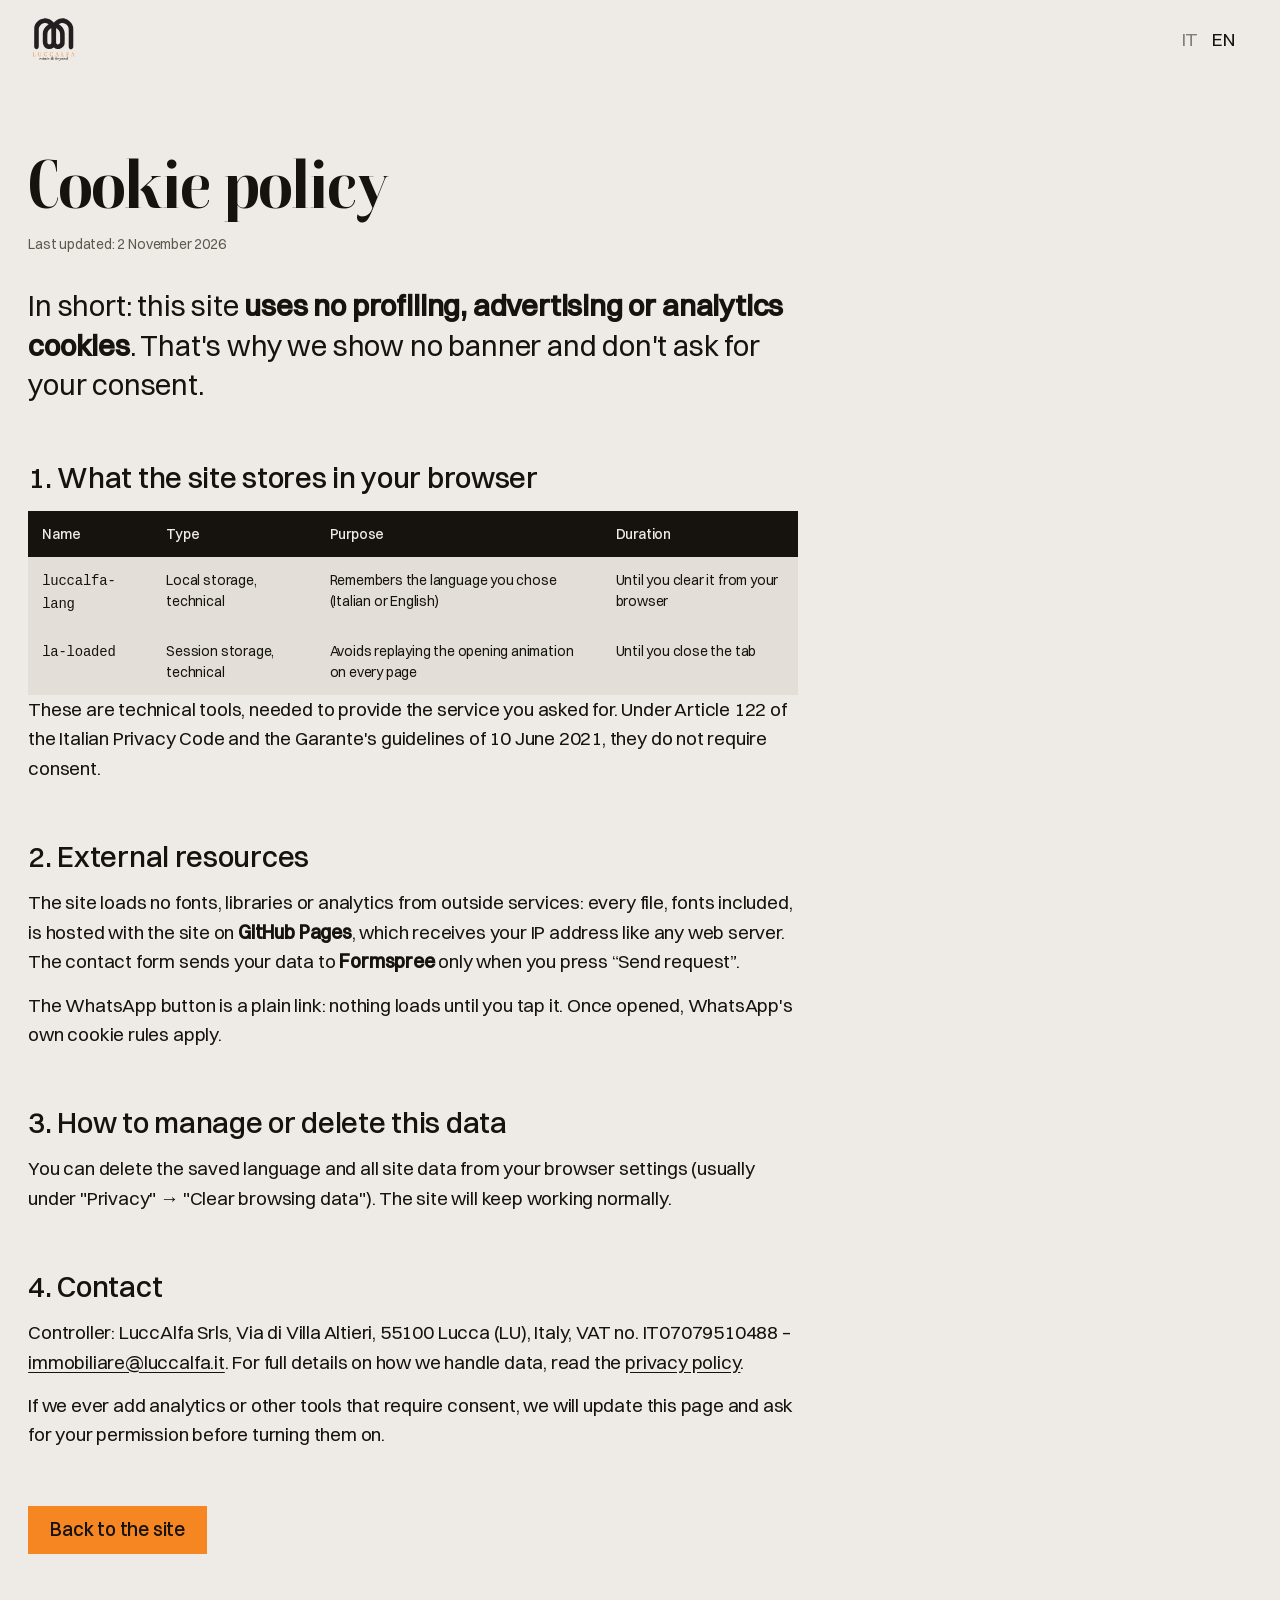
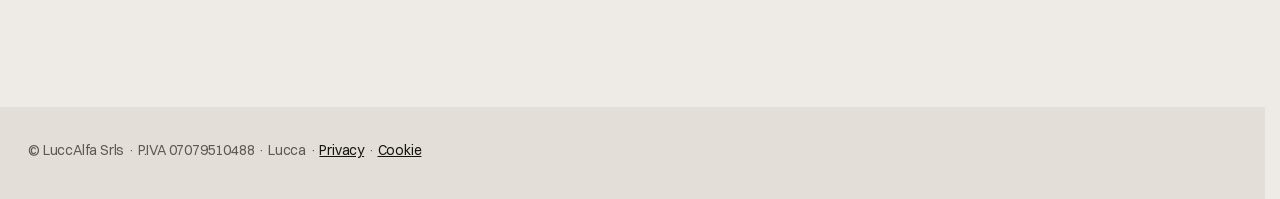
==== commit ee34899d: "Privacy e accessibilità: informativa del modulo, cookie policy, focus dei campi - Informativa breve " ====
--- a/cookie-policy.html
+++ b/cookie-policy.html
@@ -10,7 +10,7 @@
   <link rel="icon" type="image/svg+xml" href="assets/logo.svg" />
   <link rel="preload" href="assets/fonts/boska-700.woff2" as="font" type="font/woff2" crossorigin />
   <link rel="preload" href="assets/fonts/switzer-400.woff2" as="font" type="font/woff2" crossorigin />
-  <link rel="stylesheet" href="styles.css?v=19" />
+  <link rel="stylesheet" href="styles.css?v=30" />
   <script type="application/ld+json">
   {
     "@context": "https://schema.org",
@@ -19,7 +19,7 @@
     "url": "https://immobiliare.luccalfa.it/cookie-policy.html",
     "name": "Cookie policy – LuccAlfa Immobiliare",
     "inLanguage": "it",
-    "dateModified": "2026-10-31",
+    "dateModified": "2026-11-02",
     "isPartOf": { "@id": "https://immobiliare.luccalfa.it/#website" },
     "about": { "@id": "https://immobiliare.luccalfa.it/#agency" }
   }
@@ -38,13 +38,13 @@
     <!-- ═══ ITALIANO ═══ -->
     <article data-l="it">
       <h1 class="legal__title">Cookie policy</h1>
-      <p class="legal__meta">Ultimo aggiornamento: 31 ottobre 2026</p>
+      <p class="legal__meta">Ultimo aggiornamento: 2 novembre 2026</p>
 
       <p class="lead">In breve: questo sito <b>non usa cookie di profilazione, pubblicità o statistica</b>. Per questo non ti mostriamo nessun banner e non ti chiediamo il consenso.</p>
 
       <h2>1. Cosa salva il sito nel tuo browser</h2>
-      <div class="legal__scroll"><table class="legal__table" aria-label="Dati salvati nel browser"><thead><tr><th>Nome</th><th>Tipo</th><th>A cosa serve</th><th>Durata</th></tr></thead><tbody><tr><td><code>luccalfa-lang</code></td><td>Archiviazione locale, tecnica</td><td>Ricorda la lingua che hai scelto (italiano o inglese)</td><td>Finché non la cancelli dal browser</td></tr></tbody></table></div>
-      <p>È uno strumento tecnico, necessario per darti il servizio che hai chiesto (vedere il sito nella tua lingua). Secondo l'art. 122 del Codice privacy e le Linee guida del Garante del 10 giugno 2021, non richiede consenso.</p>
+      <div class="legal__scroll"><table class="legal__table" aria-label="Dati salvati nel browser"><thead><tr><th>Nome</th><th>Tipo</th><th>A cosa serve</th><th>Durata</th></tr></thead><tbody><tr><td><code>luccalfa-lang</code></td><td>Archiviazione locale, tecnica</td><td>Ricorda la lingua che hai scelto (italiano o inglese)</td><td>Finché non la cancelli dal browser</td></tr><tr><td><code>la-loaded</code></td><td>Archiviazione di sessione, tecnica</td><td>Evita di rimostrarti l'animazione di apertura a ogni pagina</td><td>Fino alla chiusura della scheda</td></tr></tbody></table></div>
+      <p>Sono strumenti tecnici, necessari per darti il servizio che hai chiesto. Secondo l'art. 122 del Codice privacy e le Linee guida del Garante del 10 giugno 2021, non richiedono consenso.</p>
 
       <h2>2. Risorse esterne</h2>
       <p>Il sito non scarica caratteri, librerie o statistiche da servizi esterni: tutti i file, compresi i font, sono ospitati insieme al sito su <b>GitHub Pages</b>, che riceve il tuo indirizzo IP come qualsiasi server web. Il modulo contatti invia i dati a <b>Formspree</b> solo quando premi «Invia richiesta».</p>
@@ -63,13 +63,13 @@
     <!-- ═══ ENGLISH ═══ -->
     <article data-l="en" lang="en" hidden>
       <h1 class="legal__title">Cookie policy</h1>
-      <p class="legal__meta">Last updated: 31 October 2026</p>
+      <p class="legal__meta">Last updated: 2 November 2026</p>
 
       <p class="lead">In short: this site <b>uses no profiling, advertising or analytics cookies</b>. That's why we show no banner and don't ask for your consent.</p>
 
       <h2>1. What the site stores in your browser</h2>
-      <div class="legal__scroll"><table class="legal__table" aria-label="Data stored in the browser"><thead><tr><th>Name</th><th>Type</th><th>Purpose</th><th>Duration</th></tr></thead><tbody><tr><td><code>luccalfa-lang</code></td><td>Local storage, technical</td><td>Remembers the language you chose (Italian or English)</td><td>Until you clear it from your browser</td></tr></tbody></table></div>
-      <p>This is a technical tool, needed to provide the service you asked for (seeing the site in your language). Under Article 122 of the Italian Privacy Code and the Garante's guidelines of 10 June 2021, it does not require consent.</p>
+      <div class="legal__scroll"><table class="legal__table" aria-label="Data stored in the browser"><thead><tr><th>Name</th><th>Type</th><th>Purpose</th><th>Duration</th></tr></thead><tbody><tr><td><code>luccalfa-lang</code></td><td>Local storage, technical</td><td>Remembers the language you chose (Italian or English)</td><td>Until you clear it from your browser</td></tr><tr><td><code>la-loaded</code></td><td>Session storage, technical</td><td>Avoids replaying the opening animation on every page</td><td>Until you close the tab</td></tr></tbody></table></div>
+      <p>These are technical tools, needed to provide the service you asked for. Under Article 122 of the Italian Privacy Code and the Garante's guidelines of 10 June 2021, they do not require consent.</p>
 
       <h2>2. External resources</h2>
       <p>The site loads no fonts, libraries or analytics from outside services: every file, fonts included, is hosted with the site on <b>GitHub Pages</b>, which receives your IP address like any web server. The contact form sends your data to <b>Formspree</b> only when you press “Send request”.</p>
--- a/styles.css
+++ b/styles.css
@@ -18,6 +18,8 @@
   --accent-deep: #bd5815; /* arancio profondo: testo bianco leggibile (4.6:1) */
   --field: #2f4a3a;     /* verde persiana */
   --paper: #eeebe6;
+  --sky: #cfdbe3;       /* il cielo dell'intro, dietro il logo */
+  --white: #fbfaf7;     /* carta: il fondo di domande e contatti */
   --scrim: rgba(16, 19, 15, 0.42);
 
   --display: "Boska", "Times New Roman", serif;
@@ -39,7 +41,8 @@
 
 /* ── base ── */
 *, *::before, *::after { box-sizing: border-box; }
-html { -webkit-text-size-adjust: 100%; text-size-adjust: 100%; scroll-behavior: smooth; overflow-x: clip; scroll-padding-top: var(--nav-h); }
+/* lo spazio della barra di scorrimento resta riservato: bloccando lo scorrimento (menu) la pagina non si allarga e non salta */
+html { -webkit-text-size-adjust: 100%; text-size-adjust: 100%; scroll-behavior: smooth; overflow-x: clip; scroll-padding-top: var(--nav-h); scrollbar-gutter: stable; }
 body {
   margin: 0; background: var(--bg); color: var(--ink);
   font: 400 var(--step-body)/1.55 var(--text); letter-spacing: -0.01em;
@@ -71,7 +74,7 @@
 }
 .btn--accent { background: var(--accent); color: var(--accent-ink); }
 .btn:active { transform: scale(0.97); }
-.btn--block { width: 100%; }
+.btn--block { width: 100%; min-height: 56px; font-size: 1.0625rem; }
 .link { font-weight: 500; text-decoration: underline; text-decoration-thickness: 1px; text-underline-offset: 4px; transition: text-underline-offset .2s var(--ease); }
 @media (hover: hover) {
   .btn--accent:hover { background: var(--ink); color: var(--paper); }
@@ -92,199 +95,207 @@
 }
 .nav.is-solid { background: var(--bg); }
 .nav.is-away { transform: translateY(-100%); }
-.nav__logo { display: flex; align-items: center; gap: 12px; text-decoration: none; }
-.nav__logo img { width: 44px; height: auto; transition: transform .6s var(--ease); }
-.nav__word { font-family: var(--display); font-weight: 700; font-size: 1.375rem; letter-spacing: -0.01em; line-height: 1; }
-.nav__word span { font-family: var(--text); font-weight: 400; font-size: .8125rem; letter-spacing: .01em; margin-left: 4px; color: var(--muted); }
-@media (hover: hover) { .nav__logo:hover img { transform: rotate(-6deg) scale(1.05); } }
-.nav__right { display: flex; align-items: center; gap: 18px; }
-.lang { display: flex; gap: 4px; }
-.lang button { min-width: 36px; min-height: 40px; color: var(--muted); font-weight: 500; transition: color .2s; }
-.lang button[aria-pressed="true"] { color: var(--ink); }
-.burger { display: flex; align-items: center; gap: 12px; min-height: 44px; padding: 0 4px; font-weight: 500; }
-.burger__icon { position: relative; width: 26px; height: 10px; }
-.burger__icon::before, .burger__icon::after { content: ""; position: absolute; left: 0; right: 0; height: 2px; background: currentColor; transition: transform .5s var(--ease), top .5s var(--ease); }
-.burger__icon::before { top: 0; } .burger__icon::after { top: 8px; }
-body.menu-open .burger__icon::before { top: 4px; transform: rotate(45deg); }
-body.menu-open .burger__icon::after { top: 4px; transform: rotate(-45deg); }
-body.menu-open .nav { background: transparent; transform: none; }
-body.menu-open { overflow: hidden; }
-
-.menu { position: fixed; inset: 0; z-index: 49; background: var(--bg); display: grid; grid-template-columns: 1.3fr 1fr; grid-template-rows: 1fr auto;
-  gap: 0 6vw; padding: calc(var(--nav-h) + 6svh) var(--m) 5svh;
-  clip-path: circle(0% at calc(100% - 60px) 36px); visibility: hidden;
-  transition: clip-path .9s cubic-bezier(0.77, 0, 0.175, 1), visibility 0s .9s; }
-body.menu-open .menu { clip-path: circle(150% at calc(100% - 60px) 36px); visibility: visible; transition-delay: 0s; }
-.menu__links { display: flex; flex-direction: column; justify-content: center; }
-.menu__links a { font-family: var(--display); font-weight: 700; font-size: var(--step-head); line-height: 1.12; text-decoration: none; letter-spacing: -0.02em; width: max-content;
-  opacity: 0; transform: translateY(40%); transition: opacity .5s var(--ease), transform .7s var(--ease), color .2s; }
-body.menu-open .menu__links a { opacity: 1; transform: none; }
-body.menu-open .menu__links a:nth-child(1) { transition-delay: .25s; } body.menu-open .menu__links a:nth-child(2) { transition-delay: .3s; }
-body.menu-open .menu__links a:nth-child(3) { transition-delay: .35s; } body.menu-open .menu__links a:nth-child(4) { transition-delay: .4s; }
-body.menu-open .menu__links a:nth-child(5) { transition-delay: .45s; }
-@media (hover: hover) { .menu__links:hover a { color: var(--muted); } .menu__links a:hover { color: var(--ink); } }
-.menu__pic { grid-row: 1 / 3; align-self: stretch; overflow: hidden; border-radius: 50vw 50vw 0 0; }
-.menu__pic picture, .menu__pic img { width: 100%; height: 100%; object-fit: cover; }
-.menu__pic img { transform: scale(1.2); transition: transform 1.4s var(--ease); }
-body.menu-open .menu__pic img { transform: none; }
-.menu__foot { display: flex; flex-wrap: wrap; gap: 8px 28px; color: var(--muted); }
-.menu__foot a { color: var(--ink); font-weight: 500; text-decoration: none; }
-
-/* ═════ INTRO: un'unica scena dal cielo fino dentro casa ═════
-   Statica (senza animazioni legate allo scorrimento): hero, poi portone, poi sala.
-   Animata: cielo → tetti → l'omino viene portato e cade → la città si inclina come un
-   modellino → picchiata → la strada si apre dal punto dove è atterrato → portone → sala. */
-@property --reveal { syntax: "<length>"; inherits: false; initial-value: 0px; }
-
+.nav__logo { display: flex; align-items: center; min-height: 44px; text-decoration: none; transition: color .5s var(--ease); }
+.nav__word { font-family: var(--display); font-weight: 700; font-size: 1.75rem; letter-spacing: -0.03em; line-height: 1; }
+.nav__right { display: flex; align-items: center; gap: 20px; }
+.lang { display: flex; gap: 10px; }
+.lang button { min-height: 44px; padding: 0 2px; display: grid; place-items: center; opacity: .5; transition: opacity .3s, transform .3s var(--ease); }
+.lang button svg { width: 24px; height: 16px; border-radius: 3px; box-shadow: 0 0 0 1.5px rgba(22,19,15,.18); } /* taste-skill-ignore */
+.lang button[aria-pressed="true"] { opacity: 1; }
+@media (hover: hover) { .lang button:hover { opacity: 1; transform: translateY(-2px); } }
+/* invito nella barra: testo inchiostro; al passaggio sale e lascia il posto alla sua copia arancio, come le voci del menu */
+.nav__cta { display: inline-flex; align-items: center; min-height: 44px; color: inherit; text-decoration: none; font-weight: 500; }
+/* la finestra è alta esattamente una riga: la copia arancio sta sotto, fuori vista, finché non sale */
+.nav__cta-line { display: block; height: 1.3em; line-height: 1.3; overflow: hidden; }
+.nav__cta-line > span { display: block; text-shadow: 0 1.3em 0 var(--accent); transition: transform .6s cubic-bezier(0.16, 1, 0.3, 1); } /* taste-skill-ignore: la copia della parola, non un'ombra */
+@media (hover: hover) { .nav__cta:hover .nav__cta-line > span { transform: translateY(-100%); } }
+.nav__cta:focus-visible .nav__cta-line > span { transform: translateY(-100%); }
+
+/* icona menu (come su RIO): tre linee lunghe 1, ¾ e ½; al passaggio si allineano, aperta diventa una X */
+.burger { position: relative; width: 48px; height: 48px; display: grid; place-items: center; font-size: 16px; }
+.burger i { position: absolute; left: 8px; width: 32px; height: 2px; background: currentColor; top: 23px;
+  transition: transform .32s cubic-bezier(0.65, 0, 0.35, 1), opacity .18s ease-out; }
+.burger i:nth-child(1) { transform: translateY(-.45em) scaleX(1); }
+.burger i:nth-child(2) { transform: scaleX(.75); }
+.burger i:nth-child(3) { transform: translateY(.45em) scaleX(.5); }
+@media (hover: hover) {
+  .burger:hover i:nth-child(2) { transform: scaleX(1); }
+  .burger:hover i:nth-child(3) { transform: translateY(.45em) scaleX(1); }
+}
+/* aperta: le linee esterne ruotano nella X, quella centrale si stringe verso il centro e svanisce insieme */
+html.menu-open .burger i:nth-child(1) { transform: rotate(45deg); }
+html.menu-open .burger i:nth-child(2) { transform: scaleX(0); opacity: 0; }
+html.menu-open .burger i:nth-child(3) { transform: rotate(-45deg); }
+@media (hover: hover) {
+  html.menu-open .burger:hover i:nth-child(1) { transform: rotate(45deg) scaleX(.72); }
+  html.menu-open .burger:hover i:nth-child(3) { transform: rotate(-45deg) scaleX(.72); }
+}
+html.menu-open .nav { background: transparent; transform: none; color: var(--paper); transition: color .3s .15s, transform .3s; }
+html.menu-open .nav .lang button svg { box-shadow: 0 0 0 1.5px rgba(238,235,230,.5); } /* taste-skill-ignore */
+html.menu-open { overflow: hidden; }
+
+/* il menu: una tendina verde persiana che scende dall'alto (solo traslazione, fluida), voci grandi in basso a sinistra */
+.menu { position: fixed; inset: 0; z-index: 49; background: var(--field); color: var(--paper);
+  display: flex; flex-direction: column; justify-content: flex-end; gap: 6svh; padding: calc(var(--nav-h) + 4svh) var(--m) 5svh;
+  transform: translateY(-101%); visibility: hidden; will-change: transform;
+  transition: transform .7s cubic-bezier(0.7, 0, 0.25, 1), visibility 0s .7s; }
+html.menu-open .menu { transform: none; visibility: visible; transition: transform .95s cubic-bezier(0.65, 0, 0.15, 1), visibility 0s; }
+/* la scritta a mano è lo sfondo della tendina, non un'altra voce: grandissima, debordante, tenue, dietro a tutto.
+   Ogni tratto è un percorso a sé: la penna li scrive uno dopo l'altro, a velocità costante, staccandosi dove si stacca una mano */
+.menu { overflow: hidden; }
+.menu__script { position: absolute; inset: 0; z-index: 0; pointer-events: none; }
+.menu__hand { position: absolute; display: block; height: auto; overflow: visible; }
+.menu__hand--name { width: 112vw; left: -7vw; top: 50%; transform: translateY(-62%) rotate(-7deg); }
+.menu__hand--motto { width: 60vw; right: -3vw; bottom: 4svh; transform: rotate(-7deg); }
+.menu__ink { fill: rgba(238,235,230,.11); }
+.menu__pen path { stroke-dasharray: 1 2; stroke-dashoffset: 1; } /* vuoto più lungo del tratto: nessun puntino prima della penna */
+.menu__seal { opacity: 0; }
+html.menu-open .menu__pen path { animation: pen var(--t) cubic-bezier(0.42, 0, 0.58, 1) var(--d) both; }
+html.menu-open .menu__seal { animation: seal .5s ease-out var(--d) both; }
+@keyframes pen { from { stroke-dashoffset: 1; } to { stroke-dashoffset: 0; } }
+@keyframes seal { to { opacity: 1; } }
+.menu nav, .menu__foot { position: relative; z-index: 1; }
+html.menu-open .nav__logo { opacity: 0; visibility: hidden; transition: opacity .2s, visibility 0s .2s; }
+.menu__links li { overflow: clip; }
+.menu__links a { display: flex; align-items: center; gap: .1em; width: max-content; padding: .1em 0; color: var(--paper); text-decoration: none;
+  font-family: var(--text); font-weight: 500; text-transform: uppercase; letter-spacing: -0.015em; line-height: 1;
+  font-size: clamp(2.5rem, .6rem + 4.2vw, 4.75rem);
+  transform: translateY(100%) rotate(5deg); transform-origin: 0 0; transition: transform .4s cubic-bezier(0.7, 0, 0.84, 0); }
+html.menu-open .menu__links a { transform: none; transition: transform .9s cubic-bezier(0.22, 1, 0.36, 1); }
+html.menu-open .menu__links li:nth-child(1) a { transition-delay: .4s; } html.menu-open .menu__links li:nth-child(2) a { transition-delay: .45s; }
+html.menu-open .menu__links li:nth-child(3) a { transition-delay: .5s; } html.menu-open .menu__links li:nth-child(4) a { transition-delay: .55s; }
+html.menu-open .menu__links li:nth-child(5) a { transition-delay: .6s; }
+/* al passaggio la parola sale e lascia il posto alla sua copia arancio; arriva la freccia; le altre voci si spengono */
+.menu__text { display: block; text-shadow: 0 1.15em 0 var(--accent); transition: transform .75s cubic-bezier(0.16, 1, 0.3, 1); } /* taste-skill-ignore: la copia della parola, non un'ombra */
+.menu__arrow { flex: none; width: .82em; height: .82em; overflow: hidden; }
+.menu__arrow path { fill: none; stroke: var(--accent); stroke-width: 1.4; transform: translateX(-100%) rotate(45deg); transform-origin: 12px 12px; transform-box: view-box; transition: transform .75s cubic-bezier(0.16, 1, 0.3, 1); }
+.menu__links li { transition: opacity .75s cubic-bezier(0.16, 1, 0.3, 1); }
+@media (hover: hover) and (min-width: 768px) {
+  .menu__links:has(li:hover) li { opacity: .15; }
+  .menu__links:has(li:hover) li:hover { opacity: 1; }
+  .menu__links a:hover .menu__text { transform: translateY(-115%); }
+  .menu__links a:hover .menu__arrow path { transform: translateX(0) rotate(45deg); }
+}
+.menu__links a:focus-visible { outline-color: var(--paper); }
+.menu__links a:focus-visible .menu__text { transform: translateY(-115%); }
+.menu__links a:focus-visible .menu__arrow path { transform: translateX(0) rotate(45deg); }
+.menu__foot { display: flex; flex-wrap: wrap; gap: 8px 28px; color: rgba(238,235,230,.75); opacity: 0; transition: opacity .3s; }
+html.menu-open .menu__foot { opacity: 1; transition: opacity .5s .75s; }
+.menu__foot a { color: var(--paper); font-weight: 500; text-decoration: none; }
+
+/* ═════ INTRO: i tetti di Lucca si ritirano dentro il simbolo, poi la nebbia diventa la pagina ═════
+   Statica (senza animazioni legate allo scorrimento o con movimento ridotto): una sola foto con il titolo.
+   Animata (come su FIND): il titolo si dissolve, la nebbia sale dal basso, la foto si chiude dentro il
+   simbolo LuccAlfa con il nome sotto, poi la nebbia copre tutto ed è già lo sfondo della sezione dopo. */
 .intro { position: relative; z-index: 0; }
 .intro__stage { position: relative; display: grid; }
-.intro__aerial { grid-area: 1 / 1; position: relative; height: 100vh; height: 100svh; min-height: 560px; overflow: hidden; background: var(--surface); } /* taste-skill-ignore */
+.intro__photo { grid-area: 1 / 1; position: relative; height: 100vh; height: 100svh; min-height: 560px; overflow: hidden; background: var(--surface); } /* taste-skill-ignore */
 .hero__pic { position: absolute; inset: 0; }
 .hero__pic img { position: absolute; left: 0; top: 0; width: 100%; height: 100%; object-fit: cover; object-position: 50% 70%; }
 .hero__copy { grid-area: 1 / 1; position: relative; z-index: 5; align-self: start; padding: calc(var(--nav-h) + 3vh) var(--m) 0; text-align: center; }
 .hero__title { font-size: var(--step-display); line-height: 0.9; letter-spacing: -0.03em; }
 .hero__sub { margin: 32px auto 0; max-width: 40ch; font-size: var(--step-body); font-weight: 500; }
 .hero__cta { display: none; }
-.peg { display: none; }
-.intro__street { padding: var(--sec) 0 0; display: grid; }
-.intro__scene { position: relative; width: 100%; aspect-ratio: 3 / 2; }
-.intro__scene > picture { position: absolute; inset: 0; z-index: 3; }
-.door__facade { width: 100%; height: 100%; object-fit: cover; }
-.door__jamb { position: absolute; z-index: 2; left: 40.6667%; top: 32.5357%; width: 21.0476%; height: 48.9643%; border-radius: 50% 50% 0 0 / 28.7% 28.7% 0 0; box-shadow: inset 0 0 2.2vw rgba(16,19,15,.6), inset 0 0 .5vw rgba(16,19,15,.7); pointer-events: none; } /* taste-skill-ignore */
-.door__leaves { position: absolute; inset: 0; z-index: 1; perspective: 1400px; }
-.door__leaf { position: absolute; top: 32.3214%; height: 49.4643%; backface-visibility: hidden; }
-.door__leaf picture, .door__leaf img { width: 100%; height: 100%; }
-.door__leaf--l { z-index: 2; left: 40.4762%; width: 10.4048%; transform-origin: 0 50%; }
-.door__leaf--r { z-index: 1; left: 50.6429%; width: 11.2619%; transform-origin: 100% 50%; }
-.intro__room { display: none; }
-.intro__after { padding: 48px var(--m) var(--sec); max-width: 760px; }
-.door__title { font-size: var(--step-head); }
-.door__p { margin-top: 20px; max-width: 44ch; font-size: var(--step-lead); line-height: 1.3; }
+.intro__mark, .intro__name, .intro__mist, .intro__sky, .sky__front { display: none; }
 
 @media (prefers-reduced-motion: no-preference) {
-  html:not(.is-loading) .hero__copy { animation: rise .9s var(--ease) .1s both; }
 }
 @keyframes shutter { from { clip-path: inset(22% 30% 0 30% round 20vw 20vw 0 0); } to { clip-path: inset(0 0 0 0 round 0 0 0 0); } }
 @keyframes rise { from { opacity: 0; transform: translateY(24px); } to { opacity: 1; transform: none; } }
 
 @supports (animation-timeline: view()) {
   @media (prefers-reduced-motion: no-preference) {
-    .intro { height: 900vh; view-timeline-name: --intro; }
-    .intro__stage {
-      /* il portone copre lo schermo (foto 3:2) e resta centrato finché si può */
-      --sw: max(100cqw, 150cqh); --sh: calc(var(--sw) / 1.5);
-      --sl: clamp(calc(100cqw - var(--sw)), calc(50cqw - var(--sw) * 0.511905), 0px);
-      --st: clamp(calc(100cqh - var(--sh)), calc(50cqh - var(--sh) * 0.570179), 0px);
-      --cx: calc(var(--sl) + var(--sw) * 0.511905); --cy: calc(var(--st) + var(--sh) * 0.570179);
-      --hw: calc(var(--sw) * 0.105238); --hh: calc(var(--sh) * 0.244821); --ry: calc(var(--sh) * 0.140714);
-      position: sticky; top: 0; height: 100vh; height: 100svh; display: block; overflow: hidden; /* taste-skill-ignore */
-      container-type: size; perspective: 1500px; background: #e8dcc6; }
-    .intro__stage::after { content: ""; position: absolute; inset: 0; z-index: 8; background: var(--ink); pointer-events: none;
-      animation: dim linear both; animation-timeline: --intro; animation-range: contain 0% contain 100%; }
-
-    /* 1 · cielo e tetti, poi la città si inclina come un plastico e ci si tuffa */
-    .intro__aerial { position: absolute; inset: 0; z-index: 3; height: auto; min-height: 0; transform-origin: 66% 31%;
-      animation: aerial linear both; animation-timeline: --intro; animation-range: contain 0% contain 100%; }
-    .hero__pic img { height: 150%; object-position: 50% 0; transform-origin: 50% 100%;
-      animation: hero-pan linear both; animation-timeline: --intro; animation-range: contain 0% contain 100%; }
+    .intro { height: 450vh; view-timeline-name: --intro; }
+    .intro__stage { position: sticky; top: 0; height: 100vh; height: 100svh; display: block; overflow: hidden; background: var(--sky); } /* taste-skill-ignore */
+    .intro__stage > * { animation-timeline: --intro; animation-range: contain 0% contain 100%; animation-fill-mode: both; animation-timing-function: linear; }
+
+    /* 1 · la foto piena: un lento avvicinamento, poi si spegne mentre il simbolo la prende */
+    .intro__photo { position: absolute; inset: 0; z-index: 1; height: auto; min-height: 0; animation-name: photo-out; }
+    /* si parte dal cielo (la parte alta della foto) e si scende sui tetti, come prima */
+    .hero__pic img, .intro__mark img { height: 150%; object-position: 50% 0; transform-origin: 50% 100%; animation: sky-pan linear both; animation-timeline: --intro; animation-range: contain 0% contain 100%; }
+    /* 2 · la stessa foto vista attraverso il simbolo: la maschera si stringe da enorme a logo */
+    .intro__mark { display: block; position: absolute; inset: 0; z-index: 2; animation-name: mark-in;
+      -webkit-mask: url("assets/simbolo.svg") center / 360vmax auto no-repeat; mask: url("assets/simbolo.svg") center / 360vmax auto no-repeat; }
+    .intro__mark picture { position: absolute; inset: 0; }
+    .intro__mark img { position: absolute; left: 0; top: 0; width: 100%; object-fit: cover; }
+    .intro__mark img { filter: saturate(1.2) contrast(1.12); }
+    .intro__name { display: block; position: absolute; z-index: 3; left: 0; right: 0; top: calc(50% + min(19vmin, 150px)); text-align: center;
+      font-family: var(--display); font-weight: 700; font-size: clamp(2rem, 1rem + 3vw, 3.75rem); letter-spacing: -0.03em; line-height: 1; animation-name: name-in; }
+    .intro__name span { display: block; margin-top: 10px; font-family: var(--text); font-weight: 500; font-size: var(--step-body); letter-spacing: 0; color: var(--muted); }
+    /* 3 · il titolo si dissolve salendo */
     .hero__copy { position: absolute; inset: 0 0 auto; }
-    .hero__title { animation: hero-out linear both; animation-timeline: --intro; animation-range: contain 1.5% contain 11%; }
-    .hero__sub { animation: hero-out linear both; animation-timeline: --intro; animation-range: contain 2.5% contain 10%; }
-    .hero__cta { animation: hero-out linear both; animation-timeline: --intro; animation-range: contain 1% contain 7%; }
-
-    /* 2 · l'omino (mosso da intro.js) */
-    .peg { display: block; position: absolute; z-index: 6; left: 0; top: 0; width: clamp(38px, 5.2vh, 58px); filter: saturate(.95); pointer-events: none; opacity: 0; will-change: transform, opacity; }
-
-    /* 3 · la strada si apre dal punto d'atterraggio, la vista si raddrizza */
-    .intro__street { position: absolute; inset: 0; z-index: 2; padding: 0; display: block; transform-origin: 66% 31%;
-      perspective: 1000px; perspective-origin: var(--cx) var(--cy);
-      -webkit-mask-image: radial-gradient(circle at 66% 31%, #000 var(--reveal), transparent calc(var(--reveal) + 14vmax)); /* taste-skill-ignore */
-      mask-image: radial-gradient(circle at 66% 31%, #000 var(--reveal), transparent calc(var(--reveal) + 14vmax)); /* taste-skill-ignore */
-      animation: street-in linear both; animation-timeline: --intro; animation-range: contain 0% contain 100%; }
-    .intro__dolly { position: absolute; inset: 0; transform-style: preserve-3d; will-change: transform;
-      animation: dolly linear both; animation-timeline: --intro; animation-range: contain 0% contain 100%; }
-    .intro__scene { position: absolute; z-index: 2; left: var(--sl); top: var(--st); width: var(--sw); height: var(--sh); aspect-ratio: auto; transform-style: preserve-3d; }
-    .intro__scene .door__leaves { transform-style: preserve-3d; perspective: none; }
-    .door__leaf--l { animation: leaf-l linear both; animation-timeline: --intro; animation-range: contain 0% contain 100%; }
-    .door__leaf--r { animation: leaf-r linear both; animation-timeline: --intro; animation-range: contain 0% contain 100%; }
-
-    /* 4 · dentro casa */
-    /* la sala sta 900px dietro la facciata: la si vede solo dal vano, e la camera ci entra davvero */
-    .intro__room { display: block; position: absolute; inset: 0; z-index: 1; pointer-events: none; transform-origin: var(--cx) var(--cy); transform: translateZ(-900px) scale(1.42); }
-    .intro__room picture, .intro__room img { width: 100%; height: 100%; object-fit: cover; }
-    .intro__after { position: absolute; z-index: 9; left: 0; bottom: 0; max-width: none; width: min(860px, 66vw);
-      padding: 26svh var(--m) 9svh; color: var(--paper);
-      background: radial-gradient(120% 100% at 0% 100%, rgba(16,19,15,.78), rgba(16,19,15,.38) 55%, rgba(16,19,15,0) 80%); /* taste-skill-ignore */
-      animation: door-after linear both; animation-timeline: --intro; animation-range: contain 0% contain 100%; }
+    .hero__title { animation: hero-out linear both; animation-timeline: --intro; animation-range: contain 4% contain 17%; }
+    .hero__sub { animation: hero-out linear both; animation-timeline: --intro; animation-range: contain 3% contain 13%; }
+    .hero__cta { z-index: 6; animation: hero-out linear both; animation-timeline: --intro; animation-range: contain 3% contain 10%; }
+    /* 4 · il cielo dietro il logo: quando la foto si spegne si è in quota, le nuvole scendono perché si sale */
+    .intro__sky { display: block; position: absolute; inset: 0; z-index: 0; pointer-events: none; }
+    .sky__cloud, .sky__front { filter: brightness(1.1) saturate(.9); }
+    .sky__cloud { position: absolute; max-width: none; height: auto; }
+    .sky__cloud--1 { width: max(44vw, 60vmin); left: 2vw; top: 4vh; animation: cloud-1 linear both; animation-timeline: --intro; animation-range: contain 0% contain 100%; }
+    .sky__cloud--2 { width: max(58vw, 80vmin); right: -12vw; top: 58vh; animation: cloud-2 linear both; animation-timeline: --intro; animation-range: contain 0% contain 100%; }
+    /* un banco di cumuli ci viene incontro e ci si entra dentro */
+    .sky__front { display: block; position: absolute; z-index: 4; left: -15vw; bottom: -6vh; width: 130vw; max-width: none; height: auto; pointer-events: none; transform-origin: 50% 100%; animation-name: front-cloud; }
+    /* 5 · la nebbia chiude: sale sopra tutto e diventa il fondo della sezione dopo */
+    .intro__mist { display: block; position: absolute; inset: 0; z-index: 5; pointer-events: none; }
+    .intro__mist img { position: absolute; left: -20vw; bottom: 0; width: 140vw; max-width: none; height: auto; min-height: 60vh; object-fit: cover; object-position: 50% 100%; }
+    .intro__mist::after { content: ""; position: absolute; left: 0; right: 0; top: 100%; height: 120vh; background: var(--bg); }
+    .intro__mist { animation-name: mist-up; }
+    .intro__mist-b { animation: mist-b linear both; animation-timeline: --intro; animation-range: contain 0% contain 100%; }
+    .intro__mist-a { animation: mist-a linear both; animation-timeline: --intro; animation-range: contain 0% contain 100%; }
   }
 }
-@keyframes hero-pan { 0%, 2% { transform: translateY(0) scale(1.06); } 24%, 100% { transform: translateY(-33.4%) scale(1.32); } }
-@keyframes hero-out { to { opacity: 0; transform: translateY(-14vh); } }
-@keyframes aerial {
-  0%, 38% { transform: none; filter: blur(0); opacity: 1; }
-  48% { transform: scale(1.18); filter: blur(0); opacity: 1; }
-  55% { transform: scale(1.4); filter: blur(3px); opacity: 1; }
-  58%, 100% { transform: scale(1.5); filter: blur(6px); opacity: 0; }
-}
-@keyframes dolly {
-  0%, 62% { transform: translateZ(0); }
-  70% { transform: translateZ(60px); }
-  76% { transform: translateZ(180px); }
-  88%, 100% { transform: translateZ(940px); }
-}
-@keyframes street-in {
-  0%, 47% { --reveal: 0px; transform: scale(1.1); }
-  57%, 100% { --reveal: 150vmax; transform: none; }
-}
-/* zoom nel vano e ritaglio ad arco della sala seguono la stessa scala */
-@keyframes leaf-l { 0%, 62% { transform: rotateY(0); opacity: 1; } 74%, 78% { transform: rotateY(82deg); opacity: 1; } 83%, 100% { transform: rotateY(88deg); opacity: 0; } }
-@keyframes leaf-r { 0%, 62% { transform: rotateY(0); opacity: 1; } 74%, 78% { transform: rotateY(-82deg); opacity: 1; } 83%, 100% { transform: rotateY(-88deg); opacity: 0; } }
-@keyframes door-after { 0%, 85% { opacity: 0; transform: translateY(6vh); } 89%, 92% { opacity: 1; transform: none; } 95%, 100% { opacity: 0; transform: translateY(-4vh); } }
-@keyframes dim { 0%, 96% { opacity: 0; } 100% { opacity: .45; } }
+@keyframes sky-pan { 0%, 2% { transform: translateY(0) scale(1.06); } 30% { transform: translateY(-33.4%) scale(1.24); } 100% { transform: translateY(-33.4%) scale(1.4); } }
+@keyframes photo-out { 0%, 33% { opacity: 1; } 47%, 100% { opacity: 0; } }
+@keyframes mark-in {
+  0%, 30% { opacity: 0; -webkit-mask-size: 360vmax auto; mask-size: 360vmax auto; }
+  38% { opacity: 1; }
+  61%, 100% { opacity: 1; -webkit-mask-size: min(40vmin, 340px) auto; mask-size: min(40vmin, 340px) auto; }
+}
+@keyframes name-in { 0%, 60% { opacity: 0; transform: translateY(24px); } 68%, 100% { opacity: 1; transform: none; } }
+@keyframes hero-out { to { opacity: 0; transform: translateY(-10vh); filter: blur(10px); } }
+/* la nebbia: assente sulla foto iniziale; affiora mentre nasce il logo, poi sale e diventa il fondo della sezione dopo */
+@keyframes mist-up { 0%, 82% { transform: translateY(100%); } 100% { transform: translateY(-112%); } }
+@keyframes cloud-1 { 0%, 30% { transform: translateY(-14vh) scale(.94); } 100% { transform: translateY(58vh) scale(1.16); } }
+@keyframes cloud-2 { 0%, 30% { transform: translateY(-4vh); } 100% { transform: translateY(80vh) scale(1.2); } }
+@keyframes front-cloud { 0%, 72% { opacity: 0; transform: translateY(80%) scale(1); } 76% { opacity: 1; transform: translateY(58%) scale(1.05); } 90% { opacity: 1; transform: translateY(8%) scale(1.6); } 100% { opacity: 1; transform: translateY(-28%) scale(2.3); } }
+@keyframes mist-b { from { transform: translateX(-4vw); } to { transform: translateX(6vw); } }
+@keyframes mist-a { from { transform: translate(5vw, 6%); } to { transform: translate(-7vw, 0); } }
 @keyframes sheet { from { border-radius: 28px 28px 0 0; } to { border-radius: 0; } }
 
-/* ═════ CHI SIAMO: l'arco si apre sulla Torre Guinigi ═════ */
+/* ═════ CHI SIAMO: testo a sinistra, l'arco sulla Torre Guinigi a destra, il Fosso appoggiato sopra ═════ */
 .about { position: relative; z-index: 1; background: var(--bg); padding: var(--sec) var(--m); }
-.about__stage { display: grid; gap: 40px; }
-.about__title { font-size: var(--step-display); line-height: 0.94; letter-spacing: -0.03em; }
-.about__body { display: grid; gap: 24px; }
-.about__lead { font-family: var(--display); font-weight: 700; font-size: var(--step-lead); line-height: 1.3; letter-spacing: -0.01em; max-width: 30ch; }
-.about__text { max-width: 52ch; }
+.about__stage { display: grid; gap: 48px; }
+.about__body { display: grid; gap: 24px; align-content: center; }
+.about__title { font-size: var(--step-head); margin-bottom: 8px; }
+.about__lead { font-family: var(--display); font-weight: 700; font-size: var(--step-lead); line-height: 1.3; letter-spacing: -0.01em; max-width: 26ch; }
+.about__text { max-width: 46ch; }
+.about__link { justify-self: start; margin-top: 8px; }
 .about__frame { overflow: hidden; }
+.about__big { position: relative; }
 .about__big .about__frame { border-radius: 50vw 50vw 0 0; }
 .about__big img { width: 100%; aspect-ratio: 4 / 5; object-fit: cover; }
-.about__small { width: 72%; justify-self: end; }
+.about__small { width: 62%; margin-top: -22%; position: relative; z-index: 2; border: 10px solid var(--bg); }
 .about__small img { width: 100%; aspect-ratio: 3 / 2; object-fit: cover; }
+@media (min-width: 900px) {
+  .about__stage { grid-template-columns: repeat(12, 1fr); column-gap: var(--gap); align-items: center; }
+  .about__body { grid-column: 1 / 6; }
+  .about__big { grid-column: 7 / 13; grid-row: 1; }
+  .about__big img { aspect-ratio: 5 / 6; max-height: 82svh; }
+  .about__small { grid-column: 6 / 10; grid-row: 1; align-self: end; width: auto; margin: 0 0 -6svh; }
+}
 
 @supports (animation-timeline: view()) {
   @media (prefers-reduced-motion: no-preference) {
-    .about { margin-top: -40vh; border-radius: 28px 28px 0 0; animation: sheet linear both; animation-timeline: view(); animation-range: cover 0px cover 40vh; }
-    .about__big .about__frame { animation: arch-open linear both; animation-timeline: view(); animation-range: entry 0% cover 45%; }
-    .about__big img, .about__small img { animation: settle-in linear both; animation-timeline: view(); animation-range: entry 0% cover 60%; }
-    .about__small { animation: slide-in linear both; animation-timeline: view(); animation-range: entry 0% cover 40%; }
+    /* l'arco si apre mentre la sezione entra; le foto si assestano con una scala leggera, uguale per tutte e due */
+    .about__big .about__frame { animation: arch-open linear both; animation-timeline: view(); animation-range: entry 10% cover 50%; }
+    .about__big img, .about__small img { animation: settle-in linear both; animation-timeline: view(); animation-range: entry 0% cover 55%; }
+    .about__small { animation: slide-in linear both; animation-timeline: view(); animation-range: entry 0% cover 45%; }
   }
-  /* su computer la sezione si ferma e diventa una scena */
-  @media (min-width: 900px) and (prefers-reduced-motion: no-preference) {
-    .about { height: 300vh; padding: 0; view-timeline-name: --about; }
-    .about__stage { position: sticky; top: 0; height: 100vh; height: 100svh; /* taste-skill-ignore */
-      grid-template-columns: repeat(12, 1fr); grid-template-rows: auto auto 1fr; column-gap: var(--gap); row-gap: 0;
-      padding: calc(var(--nav-h) + 4svh) var(--m) 7svh; }
-    .about__title { grid-column: 1 / 8; grid-row: 1; z-index: 2; font-size: clamp(2.6rem, 1rem + 5.4vw, 6.5rem); line-height: 0.95; animation: rise-in linear both; animation-timeline: --about; animation-range: contain 0% contain 14%; }
-    .about__body { grid-column: 1 / 7; grid-row: 2; align-self: start; z-index: 2; margin-top: 6svh; }
-    .about__big { grid-column: 8 / 13; grid-row: 1 / 4; align-self: stretch; position: relative; }
-    .about__big .about__frame { position: absolute; inset: 0; animation: arch-open-big linear both; animation-timeline: --about; animation-range: contain 0% contain 46%; }
-    .about__big picture, .about__big img { height: 100%; aspect-ratio: auto; }
-    .about__big img { animation: settle-in linear both; animation-timeline: --about; animation-range: contain 0% contain 60%; }
-    .about__small { grid-column: 1 / 5; grid-row: 3; align-self: end; justify-self: stretch; width: 100%; z-index: 3;
-      animation: slide-in-big linear both; animation-timeline: --about; animation-range: contain 40% contain 78%; }
-    .about__small img { animation: none; }
-    .about__text { animation: rise-in linear both; animation-timeline: --about; animation-range: contain 50% contain 62%; }
-    [data-scrub].is-split .sw { animation-timeline: --about; animation-range: contain calc(16% + var(--f) * 34%) contain calc(20% + var(--f) * 34%); }
-  }
-}
+}
+@keyframes pic-open { from { clip-path: inset(18% 0 0 0); } to { clip-path: inset(0 0 0 0); } }
 @keyframes arch-open { from { clip-path: inset(30% 22% 0 22% round 40vw 40vw 0 0); } to { clip-path: inset(0 0 0 0 round 50vw 50vw 0 0); } }
 @keyframes arch-open-big { from { clip-path: inset(42% 24% 0 24% round 20vw 20vw 0 0); } to { clip-path: inset(0 0 0 0 round 20vw 20vw 0 0); } }
-@keyframes settle-in { from { transform: scale(1.3); } to { transform: none; } }
+@keyframes settle-in { from { transform: scale(1.14); } to { transform: none; } }
 @keyframes slide-in { from { transform: translateY(18vh); } to { transform: none; } }
 @keyframes slide-in-big { from { transform: translateY(70svh) rotate(-3deg); } to { transform: none; } }
 @keyframes rise-in { from { opacity: 0; transform: translateY(8vh); } to { opacity: 1; transform: none; } }
@@ -313,7 +324,7 @@
 .lots__media { padding: 4% 10% 8% 4%; }
 .lots__fig { grid-area: 1 / 1; z-index: 1; background: #fbfaf6; padding: 3.4% 3.4% 0;
   box-shadow: 0 22px 40px -22px rgba(16,19,15,.55), 0 2px 6px rgba(16,19,15,.12); /* taste-skill-ignore */
-  transform: translate(var(--dx, 0), var(--dy, 0)) rotate(var(--r, 0deg)) scale(.96); transition: transform .9s var(--ease); }
+  transform: translate(var(--dx, 0), var(--dy, 0)) rotate(var(--r, 0deg)) scale(.96); transition: transform 1s cubic-bezier(0.22, 1, 0.36, 1) .12s; }
 .lots__fig:nth-child(1) { --r: -5deg; --dx: -4%; --dy: 2%; }
 .lots__fig:nth-child(2) { --r: 4deg; --dx: 5%; --dy: -2%; }
 .lots__fig:nth-child(3) { --r: -2deg; --dx: -1%; --dy: 5%; }
@@ -321,14 +332,16 @@
 .lots__fig:nth-child(5) { --r: -7deg; --dx: -6%; --dy: -3%; }
 .lots__fig:nth-child(6) { --r: 2deg; --dx: 2%; --dy: 6%; }
 .lots__fig.is-on { z-index: 20; transform: rotate(-1.5deg); }
-.lots__fig.was-on { z-index: 21; animation: toss 1s var(--ease) both; }
+.lots__fig.was-on { z-index: 21; animation: toss 1.25s linear both; }
 .lots__fig img { width: 100%; aspect-ratio: 1 / 1; max-height: none; object-fit: cover; }
 .lots__fig figcaption { margin: 0; padding: 4% 4% 6%; background: none; text-align: center; font-family: "Marker", var(--text); font-size: clamp(1.05rem, .7rem + .9vw, 1.6rem); line-height: 1.2; color: #2a241d; transform: rotate(-1.2deg); }
+/* la foto di sopra scivola di lato e svanisce; quando è invisibile passa in fondo al mazzo e lì riappare */
 @keyframes toss {
-  0% { z-index: 21; transform: rotate(-1.5deg); }
-  45% { z-index: 21; transform: translate(58%, -8%) rotate(16deg); }
-  55% { z-index: 1; transform: translate(52%, -6%) rotate(14deg); }
-  100% { z-index: 1; transform: translate(var(--dx, 0), var(--dy, 0)) rotate(var(--r, 0deg)) scale(.96); }
+  0% { z-index: 21; opacity: 1; transform: rotate(-1.5deg); animation-timing-function: cubic-bezier(0.45, 0, 0.2, 1); }
+  30% { opacity: 1; }
+  48% { z-index: 21; opacity: 0; transform: translate(56%, -9%) rotate(15deg) scale(.97); animation-timing-function: step-end; }
+  49% { z-index: 1; opacity: 0; transform: translate(var(--dx, 0), calc(var(--dy, 0) + 4%)) rotate(var(--r, 0deg)) scale(.92); animation-timing-function: cubic-bezier(0.22, 1, 0.36, 1); }
+  100% { z-index: 1; opacity: 1; transform: translate(var(--dx, 0), var(--dy, 0)) rotate(var(--r, 0deg)) scale(.96); }
 }
 @keyframes settle { from { transform: scale(1.1); } to { transform: none; } }
 .lots__title { font-size: var(--step-head); }
@@ -337,7 +350,7 @@
 .filter { min-height: 40px; padding: 8px 16px; background: var(--surface); font-weight: 500; }
 .filter[aria-pressed="true"] { background: var(--accent); color: var(--accent-ink); }
 .filter:active, .lang button:active, .burger:active, .lot__head:active { transform: scale(0.97); }
-.filter, .lang button, .burger { transition: background-color .2s, color .2s, transform .12s var(--ease); }
+.filter, .lang button { transition: background-color .2s, color .2s, transform .12s var(--ease); }
 @media (hover: hover) { .filter:not([aria-pressed="true"]):hover { background: #d8d1c5; } }
 .lot.is-hidden { display: none; }
 .lot__head { width: 100%; min-height: 64px; display: flex; align-items: baseline; justify-content: space-between; gap: 20px; padding: 14px 0; text-align: left; color: var(--muted); transition: color .25s var(--ease), transform .12s var(--ease); }
@@ -361,6 +374,15 @@
 .srv__head { padding: 0 var(--m); max-width: 760px; }
 .srv__title { font-size: var(--step-head); }
 .srv__hint { margin-top: 20px; max-width: 34ch; }
+/* disegni a tratto sul verde (come i paesaggi di ERA): rami d'ulivo in alto, il profilo di Lucca in basso */
+.srv__deco { position: absolute; inset: 0; z-index: 0; pointer-events: none; overflow: hidden; color: rgba(238,235,230,.2); }
+.srv__deco svg { position: absolute; display: block; fill: var(--field); stroke: currentColor; stroke-width: 1.4; stroke-linejoin: round; stroke-linecap: round; overflow: visible; }
+.srv__deco path { vector-effect: non-scaling-stroke; }
+.srv__branch { top: 0; width: clamp(200px, 30vw, 460px); height: auto; transform-origin: 0 0; }
+.srv__branch--l { left: 0; }
+.srv__branch--r { right: 0; transform: scaleX(-1); transform-origin: 100% 0; }
+.srv__city { left: 0; bottom: 0; width: 104%; height: clamp(90px, 15vh, 170px); }
+.srv__stage > :not(.srv__deco) { position: relative; z-index: 1; }
 .srv__track { display: grid; gap: 64px; margin-top: 56px; padding: 0 var(--m); }
 .srv__item img { width: 100%; aspect-ratio: 4 / 5; object-fit: cover; }
 .srv__item:nth-child(3n+2) picture { width: 72%; margin-left: auto; }
@@ -379,34 +401,46 @@
       animation: sheet linear both; animation-timeline: view(); animation-range: cover 0px cover 70vh; }
     .srv__stage { position: sticky; top: 0; height: 100vh; height: 100svh; display: flex; align-items: center; overflow: hidden; } /* taste-skill-ignore */
     .srv__head { flex: none; width: 44vw; max-width: none; padding: 0 0 0 var(--m); }
-    .srv__viewport { flex: 1; min-width: 0; overflow: hidden; margin-right: var(--m); }
+    .srv__viewport { flex: 1; min-width: 0; overflow: hidden; margin-right: var(--m); container-type: inline-size; }
     .srv__track { display: flex; margin: 0; padding: 0 var(--m) 0 4vw; gap: 4vw; overflow: visible; align-items: flex-end; width: max-content;
       animation: srv-slide linear both; animation-timeline: --srv; animation-range: contain 0% contain 100%; }
     .srv__item { width: auto; max-width: none; }
     .srv__item picture { width: auto !important; margin: 0 !important; }
-    .srv__item img { height: 56svh; width: auto; }
+    .srv__item img { height: 50svh; width: auto; }
     .srv__item--a img { aspect-ratio: 4 / 5; }
     .srv__item--b img { aspect-ratio: 4 / 3; }
-    .srv__item--c img { aspect-ratio: 3 / 4; height: 46svh; }
+    .srv__item--c img { aspect-ratio: 3 / 4; height: 42svh; }
     .srv__item p { max-width: 30ch; }
+    .srv__stage { padding-bottom: 17vh; }
+    .srv__city { animation: city-drift linear both; animation-timeline: --srv; animation-range: contain 0% contain 100%; }
+    .srv__branch--l { animation: sway-l linear both; animation-timeline: --srv; animation-range: contain 0% contain 100%; }
+    .srv__branch--r { animation: sway-r linear both; animation-timeline: --srv; animation-range: contain 0% contain 100%; }
   }
 }
-@keyframes srv-slide { 0%, 6% { transform: translateX(0); } 94%, 100% { transform: translateX(calc(-1 * var(--tx, 200vw))); } }
+@keyframes city-drift { from { transform: translateX(0); } to { transform: translateX(-3.5%); } }
+@keyframes sway-l { 0% { transform: rotate(-2deg); } 50% { transform: rotate(1.5deg); } 100% { transform: rotate(-1deg); } }
+@keyframes sway-r { 0% { transform: scaleX(-1) rotate(-2deg); } 50% { transform: scaleX(-1) rotate(1.5deg); } 100% { transform: scaleX(-1) rotate(-1deg); } }
+/* la galleria scorre esattamente della sua larghezza meno la finestra (100cqw): nessuna misura da JS che possa arrivare in ritardo */
+@keyframes srv-slide { 0%, 6% { transform: translateX(0); } 94%, 100% { transform: translateX(min(0px, calc(100cqw - 100%))); } }
 
 /* ═════ METODO: carte che si impilano ═════ */
-.steps { position: relative; z-index: 1; }
-main { timeline-scope: --c2, --c3, --c4, --c5, --c6; }
-.step { position: sticky; top: 0; height: 100vh; height: 100svh; overflow: hidden; color: var(--paper); transform-origin: 50% 0; } /* taste-skill-ignore */
-.step + .step { border-radius: 28px 28px 0 0; }
-.step::after { content: ""; position: absolute; inset: 0; z-index: 3; background: #000; opacity: 0; pointer-events: none; }
-.step--intro { background: var(--surface); color: var(--ink); display: grid; place-content: center; justify-items: center; gap: 28px; padding: var(--nav-h) var(--m) 0; text-align: center; }
-.steps__title { font-size: var(--step-display); line-height: 0.92; letter-spacing: -0.03em; }
+/* carte con margini, non a tutto schermo: ognuna si ferma un po' più in basso della precedente,
+   così il mazzo si vede; quella sotto arretra appena (solo scala e opacità, niente angoli animati) */
+.steps { position: relative; z-index: 1; padding: calc(var(--sec) * 0.5) var(--m) var(--sec); }
+main { timeline-scope: --c2, --c3, --c4, --c5; }
+.steps__list { display: grid; gap: 14svh; }
+.step { --i: 0; position: sticky; top: calc(12svh + var(--i) * 16px); width: min(100%, 1180px); height: 70svh; min-height: 420px; margin-inline: auto; overflow: hidden; border-radius: 20px;
+  color: var(--paper); transform-origin: 50% 0; }
+.step:nth-child(2) { --i: 1; } .step:nth-child(3) { --i: 2; } .step:nth-child(4) { --i: 3; } .step:nth-child(5) { --i: 4; }
+.step::after { content: ""; position: absolute; inset: 0; z-index: 3; background: var(--ink); opacity: 0; pointer-events: none; }
+.step--intro { background: var(--surface); color: var(--ink); display: grid; place-content: center; justify-items: center; gap: 28px; padding: 0 var(--m); text-align: center; }
+.steps__title { font-size: clamp(2.75rem, 1rem + 6vw, 7.5rem); line-height: 0.92; letter-spacing: -0.03em; }
 .steps__lead { max-width: 36ch; font-size: var(--step-lead); line-height: 1.3; }
 .step picture, .step__img { position: absolute; inset: 0; width: 100%; height: 100%; }
-.step__img { object-fit: cover; filter: brightness(0.7); }
+.step__img { object-fit: cover; filter: brightness(0.72); }
 .step__word { position: absolute; inset: 0; z-index: 2; display: grid; place-items: center; }
-.step__word h3 { font-size: var(--step-display); line-height: 0.85; letter-spacing: -0.03em; }
-.step__p { position: absolute; z-index: 2; left: var(--m); bottom: 56px; max-width: 34ch; font-family: var(--display); font-weight: 700; font-size: var(--step-lead); line-height: 1.25; }
+.step__word h3 { font-size: clamp(3rem, 1rem + 7vw, 8.5rem); line-height: 0.85; letter-spacing: -0.03em; }
+.step__p { position: absolute; z-index: 2; left: clamp(20px, 3vw, 44px); bottom: clamp(24px, 4svh, 44px); max-width: 34ch; font-family: var(--display); font-weight: 700; font-size: var(--step-lead); line-height: 1.25; }
 .step:not(.step--intro)::before { content: ""; position: absolute; inset: 45% 0 0; z-index: 1; background: linear-gradient(to top, rgba(16,19,15,.72), rgba(16,19,15,0)); pointer-events: none; } /* taste-skill-ignore */
 
 @supports (animation-timeline: view()) {
@@ -415,39 +449,36 @@
     .step:nth-child(3) { view-timeline-name: --c3; }
     .step:nth-child(4) { view-timeline-name: --c4; }
     .step:nth-child(5) { view-timeline-name: --c5; }
-    /* la carta sotto arretra e si scurisce mentre arriva la successiva */
-    .step:nth-child(1) { animation: card-back linear both; animation-timeline: --c2; animation-range: entry 0% entry 100%; }
-    .step:nth-child(2) { animation: card-back linear both; animation-timeline: --c3; animation-range: entry 0% entry 100%; }
-    .step:nth-child(3) { animation: card-back linear both; animation-timeline: --c4; animation-range: entry 0% entry 100%; }
-    .step:nth-child(4) { animation: card-back linear both; animation-timeline: --c5; animation-range: entry 0% entry 100%; }
-    .step:nth-child(1)::after { animation: card-dim linear both; animation-timeline: --c2; animation-range: entry 0% entry 100%; }
-    .step:nth-child(2)::after { animation: card-dim linear both; animation-timeline: --c3; animation-range: entry 0% entry 100%; }
-    .step:nth-child(3)::after { animation: card-dim linear both; animation-timeline: --c4; animation-range: entry 0% entry 100%; }
-    .step:nth-child(4)::after { animation: card-dim linear both; animation-timeline: --c5; animation-range: entry 0% entry 100%; }
-    .step:nth-child(5) { animation: card-back linear both; animation-timeline: --c6; animation-range: entry 0% entry 100%; }
-    .step:nth-child(5)::after { animation: card-dim linear both; animation-timeline: --c6; animation-range: entry 0% entry 100%; }
-    .steps__list { padding-bottom: 100vh; }
-    .zones { position: relative; z-index: 2; margin-top: -100vh; background: var(--bg); border-radius: 28px 28px 0 0; view-timeline-name: --c6; }
+    /* mentre arriva la carta successiva, quella sotto si rimpicciolisce un poco e si scurisce */
+    .step:nth-child(1) { animation: card-back linear both; animation-timeline: --c2; animation-range: entry 10% entry 100%; }
+    .step:nth-child(2) { animation: card-back linear both; animation-timeline: --c3; animation-range: entry 10% entry 100%; }
+    .step:nth-child(3) { animation: card-back linear both; animation-timeline: --c4; animation-range: entry 10% entry 100%; }
+    .step:nth-child(4) { animation: card-back linear both; animation-timeline: --c5; animation-range: entry 10% entry 100%; }
+    .step:nth-child(1)::after { animation: card-dim linear both; animation-timeline: --c2; animation-range: entry 10% entry 100%; }
+    .step:nth-child(2)::after { animation: card-dim linear both; animation-timeline: --c3; animation-range: entry 10% entry 100%; }
+    .step:nth-child(3)::after { animation: card-dim linear both; animation-timeline: --c4; animation-range: entry 10% entry 100%; }
+    .step:nth-child(4)::after { animation: card-dim linear both; animation-timeline: --c5; animation-range: entry 10% entry 100%; }
     /* la parola sale mentre la sua carta arriva */
-    .step:nth-child(2) .step__word h3 { animation: word-up linear both; animation-timeline: --c2; animation-range: entry 30% entry 100%; }
-    .step:nth-child(3) .step__word h3 { animation: word-up linear both; animation-timeline: --c3; animation-range: entry 30% entry 100%; }
-    .step:nth-child(4) .step__word h3 { animation: word-up linear both; animation-timeline: --c4; animation-range: entry 30% entry 100%; }
-    .step:nth-child(5) .step__word h3 { animation: word-up linear both; animation-timeline: --c5; animation-range: entry 30% entry 100%; }
+    .step:nth-child(2) .step__word h3 { animation: word-up linear both; animation-timeline: --c2; animation-range: entry 40% entry 100%; }
+    .step:nth-child(3) .step__word h3 { animation: word-up linear both; animation-timeline: --c3; animation-range: entry 40% entry 100%; }
+    .step:nth-child(4) .step__word h3 { animation: word-up linear both; animation-timeline: --c4; animation-range: entry 40% entry 100%; }
+    .step:nth-child(5) .step__word h3 { animation: word-up linear both; animation-timeline: --c5; animation-range: entry 40% entry 100%; }
   }
 }
-@keyframes card-back { to { transform: scale(0.92); border-radius: 28px; } }
-@keyframes card-dim { to { opacity: 0.5; } }
-@keyframes word-up { from { opacity: 0; transform: translateY(14vh); } to { opacity: 1; transform: none; } }
+@keyframes card-back { to { transform: scale(0.94); } }
+@keyframes card-dim { to { opacity: 0.22; } }
+@keyframes word-up { from { opacity: 0; transform: translateY(6vh); } to { opacity: 1; transform: none; } }
 
 /* ═════ ZONE: banda di pannelli diseguali ═════ */
-.zones { padding: calc(var(--sec) * 1.1) 0 calc(var(--sec) * 0.9); }
+.zones { padding: calc(var(--sec) * 1.1) 0 0; } /* finisce con le foto: niente fascia di pietra prima del bianco */
 .zones__title { font-size: var(--step-head); padding-left: calc(var(--m) + 16.66%); margin-bottom: 64px; }
 .band { display: flex; height: 68vh; height: 68svh; min-height: 460px; }
 .band__panel { position: relative; overflow: hidden; flex: 2 1 0; color: var(--paper); transition: flex-grow .5s var(--ease); outline-offset: -4px; }
 .band__panel:nth-child(1) { flex-grow: 5; }
 .band__panel:nth-child(3) { flex-grow: 3; }
-.band__panel picture, .band__panel img { position: absolute; inset: 0; width: 100%; height: 100%; object-fit: cover; }
-.band__panel img { transition: transform .8s var(--ease); }
+.band__panel picture { position: absolute; inset: 0; }
+/* la foto è larga quanto il pannello più largo: allargandosi, il pannello scopre la foto invece di ingrandirla */
+.band__panel img { position: absolute; top: 0; left: 50%; height: 100%; width: max(100%, 50vw); max-width: none; object-fit: cover; transform: translateX(-50%); }
 .band__txt { position: absolute; z-index: 2; left: 0; right: 0; top: 0; max-width: 420px; padding: 24px 24px 56px var(--m);
   background: radial-gradient(130% 120% at 0% 0%, rgba(16,19,15,.6), rgba(16,19,15,0) 72%); } /* taste-skill-ignore */
 .band__txt h3 { font-size: var(--step-lead); line-height: 1.05; }
@@ -456,95 +487,92 @@
 @media (hover: hover) {
   .band:hover .band__panel { flex-grow: 2; }
   .band:hover .band__panel:hover { flex-grow: 6; }
-  .band__panel:hover img { transform: scale(1.04); }
   .band:hover .band__panel:first-child:not(:hover) .band__txt p { opacity: 0; }
   .band__panel:hover .band__txt p { opacity: 1; transform: none; }
 }
 .band__panel:focus-visible .band__txt p, .band__panel:focus-within .band__txt p { opacity: 1; transform: none; }
 .zones__cap { padding: 20px var(--m) 0; max-width: 90ch; color: var(--muted); }
 
-/* ═════ FAQ: titolo fermo a sinistra, domande grandi a destra, su campo travertino ═════ */
-.faq { position: relative; z-index: 1; background: var(--surface); display: grid; grid-template-columns: repeat(12, 1fr); column-gap: var(--gap); padding: var(--sec) var(--m); align-items: start; }
-.faq__head { grid-column: 1 / 6; position: sticky; top: calc(var(--nav-h) + 6svh); display: grid; gap: 28px; }
+/* ═════ DOMANDE e CONTATTI: bianco carta, essenziali (come RIO): una testata, righe sottili, niente riquadri ═════ */
+:root { --rule: rgba(22, 19, 15, .14); }
+.faq { position: relative; z-index: 1; background: var(--white); padding: var(--sec) var(--m) calc(var(--sec) * .6); }
+.faq__head { display: grid; gap: 18px; max-width: 900px; margin-bottom: clamp(48px, 7vw, 96px); }
 .faq__title { font-size: var(--step-head); }
-.faq__lead { font-size: var(--step-lead); line-height: 1.3; max-width: 34ch; }
-.faq__facts { display: grid; gap: 6px; }
-.faq__facts b { font-weight: 500; margin-right: 8px; }
-.faq__actions { display: flex; align-items: center; gap: 28px; flex-wrap: wrap; margin-top: 8px; }
-.acc { grid-column: 7 / 13; display: grid; gap: 6px; }
-.acc details { background: transparent; padding: 0 24px; transition: background-color .35s var(--ease); }
-.acc details[open] { background: var(--bg); }
-.acc summary { list-style: none; cursor: pointer; display: flex; justify-content: space-between; align-items: center; gap: 24px; padding: 22px 0;
-  font-family: var(--display); font-weight: 700; font-size: var(--step-lead); line-height: 1.2; }
+.faq__lead { font-size: var(--step-lead); line-height: 1.3; color: var(--accent-deep); max-width: 34ch; }
+/* due colonne di domande separate da una riga verticale; ogni domanda chiusa da una riga sottile */
+.acc { display: grid; grid-template-columns: 1fr 1fr; column-gap: clamp(32px, 5vw, 80px); position: relative; align-items: start; } /* taste-skill-ignore */
+.acc::before { content: ""; position: absolute; top: 0; bottom: 0; left: 50%; width: 1px; background: var(--rule); } /* taste-skill-ignore: la riga tra le colonne, come su RIO */
+.acc details { border-bottom: 1px solid var(--rule); } /* taste-skill-ignore */
+.acc summary { list-style: none; cursor: pointer; display: flex; justify-content: space-between; align-items: center; gap: 20px; padding: 22px 0;
+  font-weight: 500; font-size: 1.0625rem; line-height: 1.35; color: var(--ink); transition: color .25s; }
 .acc summary::-webkit-details-marker { display: none; }
-.acc summary::after { content: ""; flex: none; width: 22px; height: 22px; background:
-  linear-gradient(var(--accent), var(--accent)) center / 100% 2.5px no-repeat, linear-gradient(var(--accent), var(--accent)) center / 2.5px 100% no-repeat; /* taste-skill-ignore */
-  transition: transform .45s var(--ease); }
-.acc details[open] summary::after { transform: rotate(135deg); }
-.acc details p { padding: 0 0 26px; max-width: 58ch; }
+.acc summary::after { content: ""; flex: none; width: 14px; height: 14px; background:
+  linear-gradient(currentColor, currentColor) center / 100% 1.5px no-repeat, linear-gradient(currentColor, currentColor) center / 1.5px 100% no-repeat; /* taste-skill-ignore */
+  color: var(--accent-deep); transition: transform .4s var(--ease); }
+.acc details[open] summary { color: var(--accent-deep); }
+.acc details[open] summary::after { transform: rotate(45deg); }
+@media (hover: hover) { .acc summary:hover { color: var(--accent-deep); } }
+.acc details p { padding: 0 32px 24px 0; max-width: 60ch; color: var(--muted); }
 @supports (interpolate-size: allow-keywords) {
   .acc { interpolate-size: allow-keywords; }
   .acc details::details-content { height: 0; overflow: clip; transition: height .4s var(--ease), content-visibility .4s allow-discrete; }
   .acc details[open]::details-content { height: auto; }
 }
-@media (hover: hover) { .acc details:not([open]):hover { background: rgba(238,235,230,.55); } }
-
-/* ═════ CONTATTI ═════ */
-.contact { position: relative; min-height: 100vh; min-height: 100svh; padding: 12svh var(--m); display: flex; justify-content: flex-end; align-items: center; overflow: hidden; border-radius: 28px 28px 0 0; } /* taste-skill-ignore */
-.contact > picture { position: absolute; inset: 0; }
-.contact__bg { width: 100%; height: 100%; object-fit: cover; object-position: 30% 50%; }
-.card { position: relative; z-index: 2; width: min(480px, 100%); background: var(--bg); padding: 36px 32px 32px; }
-.card__title { font-size: var(--step-head); }
-.card__lead { margin-top: 14px; }
-.card__info { margin-top: 24px; display: grid; gap: 6px; }
-.card__info li { display: flex; justify-content: space-between; gap: 16px; }
-.card__info li > span:first-child { color: var(--muted); }
-.card__info a { font-weight: 500; text-decoration: none; }
-@media (hover: hover) { .card__info a:hover { text-decoration: underline; text-underline-offset: 4px; } }
-.form { margin-top: 32px; display: grid; gap: 18px; }
+.faq__actions { display: flex; align-items: center; gap: 32px; flex-wrap: wrap; margin-top: 40px; }
+
+.contact { position: relative; z-index: 1; background: var(--white); display: grid; grid-template-columns: repeat(12, 1fr); column-gap: var(--gap);
+  padding: calc(var(--sec) * .6) var(--m) calc(var(--sec) + 28px); align-items: start; }
+.contact::before { content: ""; grid-column: 1 / -1; height: 1px; background: var(--rule); margin-bottom: calc(var(--sec) * .6); } /* taste-skill-ignore */
+.contact__head { grid-column: 1 / 6; position: sticky; top: calc(var(--nav-h) + 6svh); display: grid; gap: 22px; }
+.contact__title { font-size: var(--step-head); }
+.contact__lead { font-size: var(--step-lead); line-height: 1.3; max-width: 24ch; }
+/* recapiti: righe semplici, l'etichetta piccola a sinistra */
+.contact__info { display: grid; gap: 10px; margin-top: 10px; }
+.contact__info li { display: grid; grid-template-columns: 88px 1fr; gap: 16px; align-items: baseline; }
+.contact__info li > span:first-child { font-size: var(--step-small); color: var(--muted); }
+.contact__info a { font-weight: 500; text-decoration: none; }
+@media (hover: hover) { .contact__info a:hover { text-decoration: underline; text-underline-offset: 4px; } }
+.contact__body { grid-column: 6 / 13; padding-left: clamp(24px, 4vw, 72px); }
+/* il modulo: solo righe, niente scatole; scelte come testi da toccare */
+.form { display: grid; gap: 34px; }
 .pick { border: 0; padding: 0; margin: 0; }
-.pick legend { padding: 0; margin-bottom: 10px; font-weight: 500; }
+.pick legend { padding: 0; margin-bottom: 12px; font-size: var(--step-small); color: var(--muted); }
 .pick__row { display: flex; flex-wrap: wrap; gap: 8px; }
-.pill { min-height: 40px; padding: 8px 14px; background: var(--surface); font-size: var(--step-small); font-weight: 500; transition: background-color .2s, color .2s, transform .15s; }
-.pill[aria-pressed="true"] { background: var(--ink); color: var(--paper); }
+.pill { min-height: 44px; padding: 8px 18px; border-radius: 999px; box-shadow: inset 0 0 0 1px var(--rule); font-size: 1rem; font-weight: 500; transition: background-color .2s, color .2s, box-shadow .2s, transform .15s; } /* taste-skill-ignore */
+.pill[aria-pressed="true"] { background: var(--ink); color: var(--paper); box-shadow: none; } /* taste-skill-ignore: contorno del pulsante, non un'ombra */
 .pill:active { transform: scale(0.96); }
-@media (hover: hover) { .pill:not([aria-pressed="true"]):hover { background: #d8d1c5; } }
-.field { display: grid; gap: 6px; }
+@media (hover: hover) { .pill:not([aria-pressed="true"]):hover { box-shadow: inset 0 0 0 1px var(--ink); } } /* taste-skill-ignore */
+.form__grid { display: grid; grid-template-columns: repeat(3, 1fr); gap: 34px 28px; }
+.field { display: grid; gap: 4px; }
 .field label { font-size: var(--step-small); color: var(--muted); }
 .field input, .field textarea {
-  width: 100%; min-height: 48px; padding: 12px 14px; font-size: 16px;
-  background: var(--surface); border: 0; border-bottom: 2px solid transparent; border-radius: 0; outline: none;
-  transition: border-color .2s, background-color .2s; resize: vertical;
-}
-.field input:focus, .field textarea:focus { border-bottom-color: var(--ink); background: #ddd6ca; }
+  width: 100%; min-height: 48px; padding: 10px 0; font-size: 1.125rem;
+  background: transparent; border: 0; border-bottom: 1px solid var(--rule); border-radius: 0; outline: none;
+  transition: border-color .25s; resize: vertical; } /* taste-skill-ignore */
+.field input:focus, .field textarea:focus { border-bottom-color: var(--ink); box-shadow: 0 1px 0 var(--ink); } /* taste-skill-ignore: linea di focus spessa 2px, non un'ombra */
+.form .btn--block { width: auto; justify-self: start; padding-inline: 32px; }
 .form-note { font-size: var(--step-small); color: var(--muted); }
 .form-note a { color: var(--ink); }
 .form-status { font-size: var(--step-small); font-weight: 500; min-height: 0; }
 .form-status:empty { display: none; }
 .form-status.error { color: #9c2b16; }
 
-/* ═════ FOOTER: il retro della cartolina ═════ */
-.footer { position: relative; z-index: 1; background: var(--field); color: var(--paper); padding: var(--sec) var(--m) 0; overflow: hidden; border-radius: 28px 28px 0 0; margin-top: -28px; }
-.postcard {
-  --sc: 100px;
-  position: relative; margin: 0 auto; width: min(100%, 83.33%); min-height: 420px;
-  background: var(--paper); color: var(--ink); padding: 72px 56px 32px;
-  display: grid; grid-template-columns: 1fr 1fr; gap: 48px 64px;
-  -webkit-mask: radial-gradient(circle at 50% 0, transparent var(--sr, 22px), #000 calc(var(--sr, 22px) + 1px)) 50% 0 / var(--sc) 100% repeat-x; /* taste-skill-ignore */
-  mask: radial-gradient(circle at 50% 0, transparent var(--sr, 22px), #000 calc(var(--sr, 22px) + 1px)) 50% 0 / var(--sc) 100% repeat-x; /* taste-skill-ignore */
-}
-.postcard__sign { font-family: var(--display); font-weight: 700; font-size: var(--step-lead); line-height: 1.1; }
-.postcard__msg > p + p { margin-top: 16px; max-width: 40ch; }
-.postcard__nav { margin-top: 28px; display: flex; gap: 24px; flex-wrap: wrap; }
-.postcard__nav a { font-weight: 500; text-underline-offset: 4px; }
-.postcard__addr { position: relative; padding-top: 136px; }
-.postcard__addr picture { position: absolute; top: 0; right: 0; width: 96px; padding: 6px; background: var(--bg); outline: 2px dashed var(--muted); outline-offset: -2px; }
-.postcard__stamp { width: 100%; aspect-ratio: 3 / 4; object-fit: cover; }
-.postcard__addr ul { display: grid; gap: 12px; font-size: var(--step-body); }
-.postcard__addr a { text-decoration: none; font-weight: 500; }
-@media (hover: hover) { .postcard__addr a:hover { text-decoration: underline; text-underline-offset: 4px; } }
-.postcard__imprint { grid-column: 1 / -1; text-align: center; font-size: var(--step-small); color: var(--muted); }
-.footer__word { font-family: var(--display); font-weight: 700; font-size: clamp(5rem, 24vw, 30rem); line-height: 0.92; letter-spacing: -0.04em; text-align: center; margin: 56px 0 0; padding-bottom: 2vw; color: var(--paper); user-select: none; }
+/* ═════ FOOTER: la chiusura sul verde, ordinata: frase, tre colonne, il nome a tutta larghezza, la riga legale ═════ */
+.footer { position: relative; z-index: 1; background: var(--field); color: var(--paper); padding: var(--sec) var(--m) 28px; overflow: hidden; border-radius: 28px 28px 0 0; margin-top: -28px; }
+.footer a { color: inherit; text-decoration: none; }
+@media (hover: hover) { .footer a:hover { color: var(--accent); } }
+.footer__top { display: grid; grid-template-columns: repeat(12, 1fr); column-gap: var(--gap); align-items: end; }
+.footer__claim { grid-column: 1 / 8; font-family: var(--display); font-weight: 700; font-size: var(--step-head); line-height: 1; letter-spacing: -0.02em; }
+.footer__msg { grid-column: 9 / 13; color: rgba(238,235,230,.78); max-width: 38ch; }
+.footer__cols { display: grid; grid-template-columns: repeat(12, 1fr); column-gap: var(--gap); margin-top: clamp(64px, 9vw, 120px); }
+.footer__cols > :nth-child(1) { grid-column: 1 / 6; }
+.footer__cols > :nth-child(2) { grid-column: 7 / 10; }
+.footer__cols > :nth-child(3) { grid-column: 10 / 13; }
+.footer__h { font-size: var(--step-small); color: rgba(238,235,230,.6); margin-bottom: 14px; }
+.footer__cols ul { display: grid; gap: 8px; font-size: 1.0625rem; }
+.footer__cols a { font-weight: 500; transition: color .25s; }
+.footer__word { font-family: var(--display); font-weight: 700; font-size: clamp(5rem, 23.5vw, 30rem); line-height: .8; letter-spacing: -0.045em; text-align: center; margin: clamp(56px, 7vw, 96px) 0 0; color: var(--paper); user-select: none; }
+.footer__imprint { margin-top: clamp(20px, 2.4vw, 32px); padding-top: 18px; border-top: 1px solid rgba(238,235,230,.18); font-size: var(--step-small); color: rgba(238,235,230,.6); } /* taste-skill-ignore */
 
 /* ── WhatsApp ── */
 .wa { position: fixed; right: var(--m); bottom: calc(20px + env(safe-area-inset-bottom)); z-index: 40; width: 56px; height: 56px; border-radius: 50%; display: grid; place-items: center; background: #25d366; color: #0b2d18;
@@ -560,9 +588,6 @@
     .band__panel:nth-child(2) { animation-range: entry 6% entry 76%; }
     .band__panel:nth-child(3) { animation-range: entry 12% entry 82%; }
     .band__panel:nth-child(4) { animation-range: entry 18% entry 88%; }
-    .contact__bg { animation: par linear both; animation-timeline: view(); animation-range: cover 0% cover 100%; }
-    .card { animation: rise-in linear both; animation-timeline: view(); animation-range: entry 10% entry 60%; }
-    .contact { animation: sheet linear both; animation-timeline: view(); animation-range: cover 0px cover 50vh; }
   }
 }
 @keyframes panel-up { from { transform: translateY(10vh); } to { transform: none; } }
@@ -581,28 +606,22 @@
 /* ═════ DOMANDE, CONTATTI E FOOTER: anche qui tutto si muove ═════ */
 @supports (animation-timeline: view()) {
   @media (prefers-reduced-motion: no-preference) {
-    .faq__facts li, .acc details, .faq__actions { animation: slide-right linear both; animation-timeline: view(); animation-range: entry 0% entry 100%; }
-    .contact__bg { animation: zoom-out linear both; animation-timeline: view(); animation-range: entry 0% cover 60%; }
-    .card { animation: card-in linear both; animation-timeline: view(); animation-range: entry 0% cover 40%; }
-    .postcard { animation: postcard-in linear both; animation-timeline: view(); animation-range: entry 0% entry 70%; }
-    .postcard__addr picture { animation: stamp-in linear both; animation-timeline: view(); animation-range: entry 40% entry 100%; }
-    .footer__word { animation: word-rise linear both; animation-timeline: view(); animation-range: entry 0% entry 100%; }
+    /* domande e contatti entrano allo stesso modo: righe che salgono, l'arco che si apre */
+    .acc details, .faq__actions, .contact__info li, .form .pick, .form .field { animation: slide-right linear both; animation-timeline: view(); animation-range: entry 0% entry 100%; }
+            .footer__word { animation: word-rise linear both; animation-timeline: view(); animation-range: entry 0% entry 100%; }
   }
 }
 @keyframes slide-right { from { transform: translateY(6vh); } to { transform: none; } }
 @keyframes drop-in { from { opacity: 0; transform: translateY(-12vh) rotate(-6deg); } to { opacity: 1; transform: none; } }
 @keyframes zoom-out { from { transform: scale(1.3); } to { transform: none; } }
 @keyframes card-in { from { opacity: 0; transform: translateX(12vw); } to { opacity: 1; transform: none; } }
-@keyframes postcard-in { from { transform: translateY(18vh) rotate(-3deg) scale(.94); } to { transform: none; } }
-@keyframes stamp-in { from { opacity: 0; transform: translate(30px, -40px) rotate(18deg) scale(1.4); } to { opacity: 1; transform: none; } }
 @keyframes word-rise { from { transform: translateY(45%); } to { transform: none; } }
-.peg__ring { opacity: 0; transform-box: fill-box; transform-origin: center; }
-.peg__ring.is-on { animation: ring 1.6s var(--ease) both; }
-@keyframes ring { 0% { opacity: .95; transform: scale(.2); } 100% { opacity: 0; transform: scale(1.9); } }
 
 /* ═════ TENDA PER IL CAMBIO LINGUA ═════ */
-.curtain { position: fixed; inset: 0; z-index: 200; background: var(--accent); color: var(--accent-ink); display: grid; place-items: center;
+/* fuori dalla pagina quando non serve: Safari sul telefono colora la barra in basso con gli elementi fissi che toccano il bordo */
+.curtain { position: fixed; inset: 0; z-index: 200; background: var(--accent); color: var(--accent-ink); display: none; place-items: center;
   transform: scaleY(0); transform-origin: 50% 100%; pointer-events: none; }
+.curtain.is-on { display: grid; }
 .curtain__label { font-family: var(--display); font-weight: 700; font-size: var(--step-display); letter-spacing: -0.03em; opacity: 0; }
 
 /* ═════ SCORRIMENTO MORBIDO (Lenis, solo computer) ═════ */
@@ -612,73 +631,59 @@
 
 
 
-/* ═════ CARICAMENTO: pannello arancio, l'arco del logo si disegna, il nome sale, il pannello si alza ═════ */
+/* ═════ CARICAMENTO: fondo pietra, il simbolo si disegna, il nome sale, il pannello si alza ═════ */
 .loader { display: none; }
-html.is-loading .loader { display: grid; position: fixed; inset: 0; z-index: 300; place-content: center; justify-items: center; gap: 18px;
-  background: var(--accent-deep); color: #fff; }
-html.is-loading body { overflow: hidden; }
-.loader__arch { width: 74px; overflow: visible; }
-.loader__arch path { fill: none; stroke: #fff; stroke-width: 7; stroke-linecap: round; stroke-dasharray: 440; stroke-dashoffset: 440; animation: draw 1s cubic-bezier(.65,0,.35,1) .1s forwards; }
-.loader__word { overflow: hidden; font-family: var(--display); font-weight: 700; font-size: clamp(2.4rem, 1.5rem + 3vw, 4rem); line-height: 1.1; letter-spacing: -0.02em; }
-.loader__word span { display: inline-block; transform: translateY(105%); animation: word-up-in .8s var(--ease) .55s forwards; }
-.loader.is-out { animation: loader-out .9s cubic-bezier(0.77, 0, 0.175, 1) forwards; }
-.loader.is-out > * { animation: loader-fade .3s ease-out forwards; }
-html.is-leaving .intro__aerial { animation: hero-in 1.5s var(--ease) both; }
+html.is-loading .loader { display: grid; position: fixed; inset: 0; z-index: 300; place-content: center; justify-items: center; gap: 22px;
+  background: var(--bg); color: var(--ink); will-change: transform; }
+html.is-loading { overflow: hidden; } /* sulla radice: bloccarlo sul body farebbe calcolare le scene come già scorse */
+.loader__mark { width: clamp(96px, 12vw, 150px); height: auto; overflow: visible; }
+.loader__full { fill: var(--ink); opacity: 0; animation: loader-full .22s ease-out 1.5s forwards; }
+/* il tratto ha lo spessore del logo; finito il disegno sfuma nel logo esatto */
+.lm { fill: none; stroke: var(--ink); stroke-width: 468; stroke-linecap: round; stroke-linejoin: round; stroke-dasharray: 1 1; stroke-dashoffset: 1; }
+.lm--1 { animation: draw 1.3s cubic-bezier(0.5, 0, 0.25, 1) .1s forwards, loader-ink-out .01s linear 1.74s forwards; }
+.lm--2 { animation: draw .28s cubic-bezier(0.33, 1, 0.68, 1) 1.32s forwards, loader-ink-out .01s linear 1.74s forwards; }
+.loader__word { overflow: hidden; font-family: var(--display); font-weight: 700; font-size: clamp(2.2rem, 1.4rem + 2.6vw, 3.6rem); line-height: 1.1; letter-spacing: -0.03em; }
+.loader__word span { display: inline-block; transform: translateY(105%); animation: word-up-in .8s cubic-bezier(0.22, 1, 0.36, 1) 1.45s forwards; }
+.loader.is-out { animation: loader-gone .45s ease-out forwards; }
+.loader.is-out > * { animation: loader-fade .35s ease-out forwards; }
+html.is-leaving .intro__photo { animation: hero-in 1.6s cubic-bezier(0.22, 1, 0.36, 1) both; }
+@keyframes loader-gone { 0%, 60% { opacity: 1; } 100% { opacity: 0; visibility: hidden; } }
+
+/* ═════ DAL CARICAMENTO ALL'HERO (come RIO) ═════
+   un fondo pietra identico al caricamento copre la foto; le lettere del titolo compaiono in ordine sparso,
+   poi il fondo scorre via a sinistra e scopre i tetti; la frase si apre riga per riga, la barra arriva per ultima */
+.intro__veil { display: none; }
+html.is-loading .intro__veil { display: block; position: absolute; inset: 0; z-index: 4; background: var(--bg); }
+html.is-unveiled .intro__veil { transform: translateX(-100%); transition: transform 1.25s cubic-bezier(0.7, 0, 0.2, 1); }
+.hl-word { display: inline-block; white-space: nowrap; }
+.hl { display: inline-block; }
+html.is-loading .hl { opacity: 0; filter: blur(5px); }
+html.is-revealing .hl { animation: letter-in .9s cubic-bezier(0.25, 0.1, 0.25, 1) calc(.15s + var(--hd, 0s)) both; }
+@keyframes letter-in { from { opacity: 0; filter: blur(5px); transform: translateY(.06em); } 60% { filter: blur(0); } to { opacity: 1; filter: blur(0); transform: none; } }
+/* il sottotitolo sale appena, si mette a fuoco e si schiarisce (sul testo interno: il paragrafo ha già la sua dissolvenza allo scroll) */
+.hero__sub-in { display: block; }
+html.is-loading:not(.is-unveiled) .hero__sub-in, html.hero-wait .hero__sub-in { opacity: 0; transform: translateY(18px); filter: blur(6px); }
+.hero__sub-in { transition: opacity 1.2s cubic-bezier(0.25, 0.1, 0.25, 1) .55s, transform 1.4s cubic-bezier(0.16, 1, 0.3, 1) .55s, filter 1.1s ease-out .55s; }
+html.is-loading:not(.is-unveiled) .hero__cta, html.hero-wait .hero__cta { clip-path: inset(0 0 100% 0); }
+.hero__cta { transition: clip-path 1.1s cubic-bezier(0.16, 1, 0.3, 1) .7s, background-color .25s var(--ease), color .25s var(--ease), transform .15s var(--ease); }
+html.is-loading .nav { opacity: 0; }
+html.is-unveiled .nav { opacity: 1; transition: opacity .6s ease-out .55s, background-color .5s var(--ease), transform .8s cubic-bezier(0.16, 1, 0.3, 1); }
+
+/* visite successive (come FIND): le parole del titolo salgono dalla loro riga, poi la frase si apre */
+html.hero-wait .hero__title { opacity: 0; }
+.hw { display: inline-block; overflow: clip; vertical-align: top; padding-bottom: .1em; margin-bottom: -.1em; }
+.hw > span { display: inline-block; }
+html.hero-words .hw > span { animation: word-rise-in 1.35s cubic-bezier(0.16, 1, 0.3, 1) calc(.15s + var(--wi) * 90ms) both; }
+@keyframes word-rise-in { from { transform: translateY(110%); } to { transform: none; } }
+
 @keyframes draw { to { stroke-dashoffset: 0; } }
+@keyframes loader-full { to { opacity: 1; } }
+@keyframes loader-ink-out { to { opacity: 0; } }
 @keyframes word-up-in { to { transform: none; } }
-@keyframes loader-out { to { clip-path: inset(0 0 100% 0); } }
-@keyframes loader-fade { to { opacity: 0; transform: translateY(-20px); } }
+@keyframes loader-out { to { transform: translateY(-100%); } }
+@keyframes loader-fade { to { opacity: 0; transform: translateY(-24px); } }
 @keyframes hero-in { from { transform: scale(1.12); } to { transform: none; } }
 
-/* ═════ HEADER in stile RIO: barra arancio, testo bianco, effetti a scorrimento di testo ═════ */
-.nav { color: #fff; background: var(--accent-deep); height: 64px; }
-.nav.is-solid { background: var(--accent-deep); }
-body.menu-open .nav { background: transparent; }
-.nav__logo { color: #fff; }
-.nav__word { font-size: 1.5rem; }
-.nav__word span { color: rgba(255,255,255,.82); font-size: .875rem; }
-.lang { gap: 10px; }
-.lang button { min-width: 0; min-height: 44px; padding: 0 2px; display: grid; place-items: center; opacity: .55; transition: opacity .3s, transform .3s var(--ease); }
-.lang button svg { width: 24px; height: 16px; border-radius: 3px; box-shadow: 0 0 0 1.5px rgba(255,255,255,.85); } /* taste-skill-ignore */
-.lang button[aria-pressed="true"] { opacity: 1; }
-@media (hover: hover) { .lang button:hover { opacity: 1; transform: translateY(-2px); } }
-/* testo che ruota verso l'alto al passaggio (come su RIO) */
-.roll { position: relative; display: inline-flex; overflow: hidden; text-decoration: none; }
-.roll > span { display: inline-block; transition: transform .55s cubic-bezier(0.16, 1, 0.3, 1); }
-.roll > span::after { content: attr(data-roll); position: absolute; left: 0; top: 100%; }
-@media (hover: hover) { .roll:hover > span { transform: translateY(-100%); } }
-.nav__cta { color: #fff; font-weight: 500; padding: 10px 16px; min-height: 44px; align-items: center; border-radius: 0; transition: background-color .35s var(--ease), color .35s var(--ease); }
-.nav__cta > span { padding: 0; }
-.nav__cta > span::after { left: 0; }
-@media (hover: hover) { .nav__cta:hover { background: #fff; color: var(--accent-deep); } }
-.burger { width: 48px; height: 48px; justify-content: center; border-radius: 50%; transition: background-color .3s; }
-.burger__icon { width: 26px; height: 12px; }
-.burger__icon::before, .burger__icon::after { background: #fff; transition: transform .55s cubic-bezier(0.16, 1, 0.3, 1), top .55s cubic-bezier(0.16, 1, 0.3, 1), width .4s var(--ease); }
-.burger__icon::after { top: 10px; width: 70%; left: auto; }
-@media (hover: hover) {
-  .burger:hover { background: rgba(255,255,255,.14); }
-  .burger:hover .burger__icon::before { transform: translateX(-3px); }
-  .burger:hover .burger__icon::after { width: 100%; }
-}
-body.menu-open .burger__icon::before { top: 5px; transform: rotate(45deg); }
-body.menu-open .burger__icon::after { top: 5px; width: 100%; transform: rotate(-45deg); }
-/* menu a tutto schermo arancio, voci enormi bianche */
-.menu { background: var(--accent-deep); color: #fff; }
-.menu__links a { color: #fff; font-size: clamp(2.8rem, 1rem + 5.4vw, 6.5rem); line-height: 1.04; }
-.menu__links a > span::after { color: #fff; }
-@media (hover: hover) { .menu__links:hover a { color: rgba(255,255,255,.5); } .menu__links a:hover { color: #fff; } }
-.menu__foot, .menu__foot a { color: #fff; }
-
-/* ═════ CHI SIAMO: tre colonne bilanciate, nessun vuoto in mezzo ═════ */
-@supports (animation-timeline: view()) {
-  @media (min-width: 900px) and (prefers-reduced-motion: no-preference) {
-    .about__stage { grid-template-rows: auto 1fr; }
-    .about__title { grid-column: 1 / 13; grid-row: 1; }
-    .about__body { grid-column: 1 / 5; grid-row: 2; align-self: end; margin-top: 0; }
-    .about__big { grid-column: 5 / 10; grid-row: 2; margin-top: 4svh; }
-    .about__small { grid-column: 10 / 13; grid-row: 2; align-self: end; }
-  }
-}
 
 /* ═════ ZONE: titolo e comuni organizzati insieme, movimenti più dolci ═════ */
 .zones__head { display: grid; grid-template-columns: repeat(12, 1fr); column-gap: var(--gap); align-items: end; padding: 0 var(--m); margin-bottom: 56px; }
@@ -689,15 +694,11 @@
 .zones__towns li::after { content: "·"; margin: 0 .55em; color: var(--accent-deep); }
 .zones__towns li:last-child::after { content: none; }
 .band__panel { transition: flex-grow .9s cubic-bezier(0.22, 1, 0.36, 1); }
-.band__panel img { transition: transform 1.2s cubic-bezier(0.22, 1, 0.36, 1); }
-@media (hover: hover) { .band__panel:hover img { transform: scale(1.02); } }
+.band__panel img { transition: transform 1.4s cubic-bezier(0.22, 1, 0.36, 1); }
+@media (hover: hover) { .band__panel:hover img { transform: translateX(-50%) scale(1.04); } }
+.band__panel:focus-visible img { transform: translateX(-50%) scale(1.04); }
 @keyframes panel-up { from { transform: translateY(5vh); } to { transform: none; } }
 
-/* ═════ DOMANDE → CONTATTI → FOOTER come un unico flusso ═════ */
-.faq { padding-bottom: calc(var(--sec) * 1.6); }
-.contact { margin-top: calc(var(--sec) * -1); z-index: 2; }
-.footer { margin-top: -22vh; background: transparent; border-radius: 0; z-index: 3; padding-top: 0; isolation: isolate; }
-.footer::before { content: ""; position: absolute; inset: 22vh 0 0; z-index: -1; background: var(--field); }
 
 /* ═════ TABLET ═════ */
 @media (max-width: 1100px) {
@@ -708,15 +709,15 @@
 @media (max-width: 899px) {
   :root { --nav-h: 60px; --sec: 88px; }
   .nav { gap: 12px; }
-  .nav__word span { display: none; }
-  .menu { grid-template-columns: 1fr; }
-  .menu__pic { display: none; }
-  .menu__links a { font-size: clamp(2.6rem, 11vw, 4rem); }
+  .nav__word { font-size: 1.5rem; }
+  .menu__links a { font-size: clamp(2.1rem, 10vw, 3.4rem); }
+  .menu__hand--name { width: 122vw; left: -10vw; top: 16%; transform: rotate(-8deg); }
+  .menu__hand--motto { width: 92vw; right: -6vw; bottom: auto; top: 37%; }
   .nav.is-solid { background: var(--bg); }
   .nav__right { margin-left: auto; gap: 8px; }
 
   .hero__sub { margin-top: 20px; max-width: 30ch; }
-  .intro__aerial::before { content: ""; position: absolute; z-index: 2; inset: auto 0 0; height: 120px; background: linear-gradient(to top, rgba(16,19,15,.35), rgba(16,19,15,0)); } /* taste-skill-ignore */
+  .intro__photo::before { content: ""; position: absolute; z-index: 2; inset: auto 0 0; height: 120px; background: linear-gradient(to top, rgba(16,19,15,.35), rgba(16,19,15,0)); } /* taste-skill-ignore */
 
 
 
@@ -726,8 +727,6 @@
 
   .hero__copy { padding-top: calc(var(--nav-h) + 40px); }
   .hero__cta { display: flex; position: absolute; z-index: 3; left: var(--m); right: var(--m); bottom: calc(24px + env(safe-area-inset-bottom)); min-height: 56px; }
-  .door__p { font-size: var(--step-body); }
-  .intro__after { width: 100%; padding-bottom: 14svh; }
   .lots { display: flex; flex-direction: column; }
   .lots__col { display: contents; }
   .lots__title { order: 1; } .lots__note { order: 2; } .filters { order: 3; }
@@ -750,21 +749,48 @@
   .faq__head { position: static; margin-bottom: 40px; }
   .acc details { padding: 0 12px; }
   .acc summary { font-size: var(--step-body); }
-
-  .contact { display: block; min-height: 0; padding: 0 0 48px; }
-  .contact > picture { position: relative; height: 70svh; }
-  .card { width: auto; margin: -80px var(--m) 0; padding: 28px 20px 24px; }
-  .card__info li { flex-direction: column; gap: 0; }
-
-  .postcard { --sc: 44px; --sr: 13px; width: 100%; grid-template-columns: 1fr; padding: 56px 24px 24px; gap: 32px; }
-  .postcard__msg { padding-right: 88px; }
-  .postcard__addr { padding-top: 0; }
-  .postcard__addr picture { top: -320px; width: 64px; padding: 4px; }
+  .acc, .contact__body { padding-left: 0; }
+  .acc, .form__grid { grid-template-columns: 1fr; }
+  .acc::before { display: none; }
+
+  .contact { display: block; padding-bottom: calc(var(--sec) + 28px); }
+  .contact__head { position: static; margin-bottom: 40px; }
+  .footer__top, .footer__cols { display: grid; grid-template-columns: 1fr 1fr; gap: 28px 20px; }
+  .footer__claim, .footer__msg, .footer__cols > :nth-child(1) { grid-column: 1 / -1; }
+  .footer__cols > :nth-child(2) { grid-column: 1; } .footer__cols > :nth-child(3) { grid-column: 2; }
+
+        }
+
+/* ═════ TELEFONO: le stesse idee del computer, più leggere (come FIND, RIO, ERA sul telefono) ═════ */
+@media (max-width: 899px) {
+  /* servizi: un carosello da scorrere col pollice, le schede tutte uguali, il profilo di Lucca sotto */
+  .srv { padding: var(--sec) 0 calc(var(--sec) * .5 + 110px); }
+  .srv__track { display: flex; gap: 14px; margin-top: 36px; padding: 0 var(--m); overflow-x: auto; overscroll-behavior-x: contain;
+    scroll-snap-type: x mandatory; scroll-padding-inline: var(--m); scrollbar-width: none; }
+  .srv__track::-webkit-scrollbar { display: none; }
+  .srv__item { flex: 0 0 min(78vw, 340px); scroll-snap-align: start; }
+  .srv__item picture, .srv__item:nth-child(n) picture { width: 100%; margin: 0; }
+  .srv__item img, .srv__item--b img { aspect-ratio: 4 / 5; }
+  .srv__item h3 { margin-top: 16px; }
+  .srv__branch { width: 46vw; }
+  .srv__city { height: 96px; }
+  /* metodo: carte più basse e più vicine */
+  .steps__list { gap: 7svh; }
+  .step { top: calc(9svh + var(--i) * 10px); height: 64svh; min-height: 380px; border-radius: 16px; }
+  .step__word h3 { font-size: clamp(2.6rem, 13vw, 4rem); }
+  /* footer: il nome entra tutto nello schermo */
+  .footer__word { font-size: 21.5vw; }
+}
+@supports (animation-timeline: view()) {
+  @media (max-width: 899px) and (prefers-reduced-motion: no-preference) {
+    .intro { height: 340vh; }
+  }
 }
 
 /* niente scene sul telefono: le animazioni restano brevi e leggere */
 @media (prefers-reduced-motion: reduce) {
-  .menu__links a { opacity: 1; transform: none; }
+  .menu__links a { transform: none; }
+  .menu__pen path { stroke-dashoffset: 0; } .menu__seal { opacity: 1; }
   *, *::before, *::after { animation-duration: .001ms !important; animation-iteration-count: 1 !important; transition-duration: .001ms !important; scroll-behavior: auto !important; }
 }
 
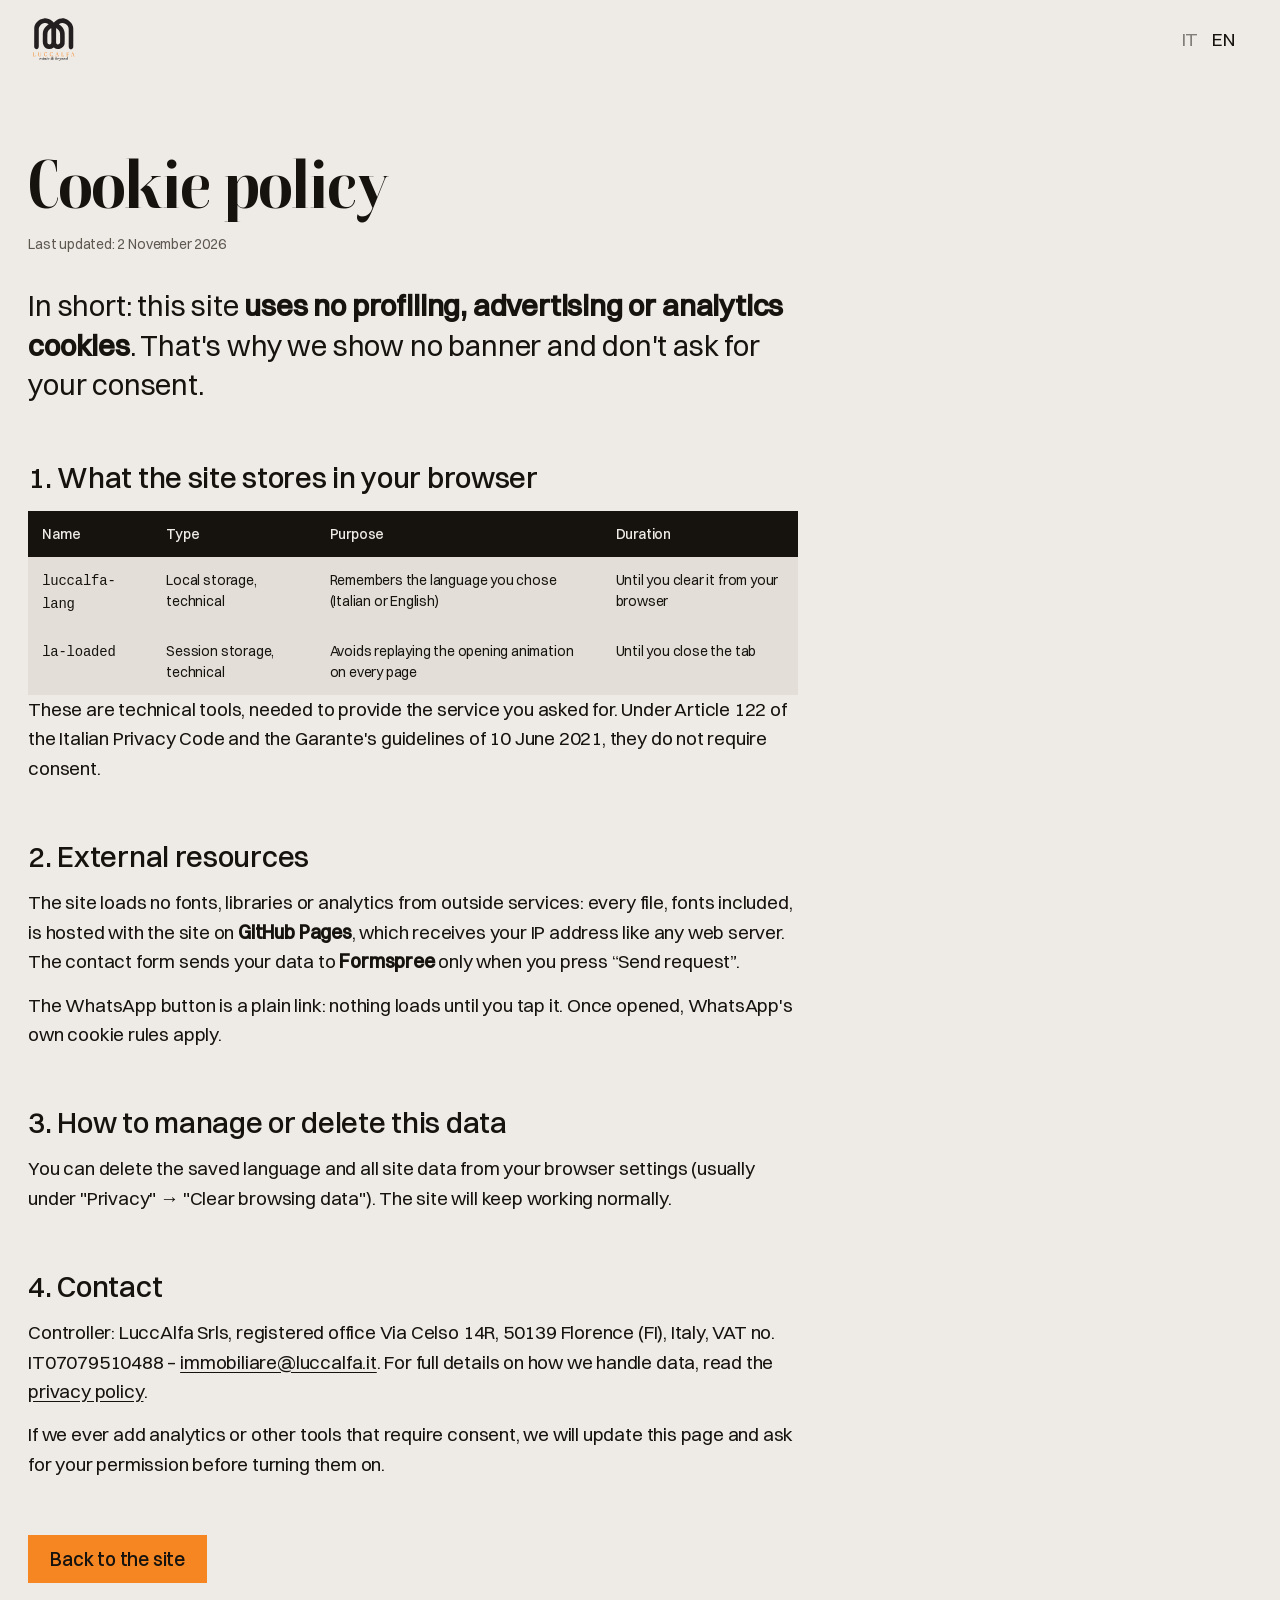
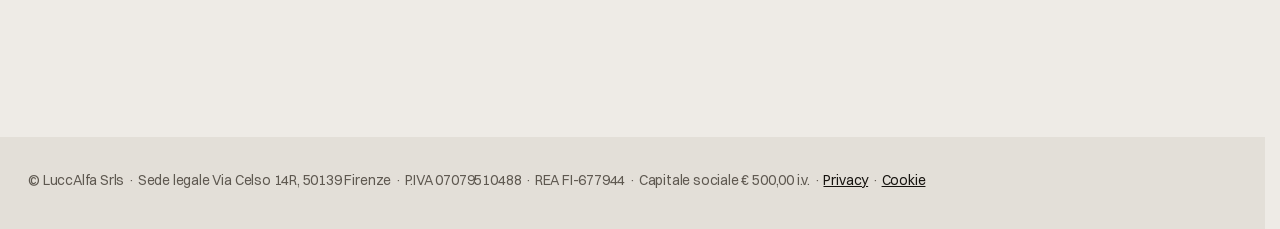
==== commit 300540f1: "Dati societari: sede legale a Firenze, REA e capitale sociale - Footer di tutte le pagine: sede lega" ====
--- a/cookie-policy.html
+++ b/cookie-policy.html
@@ -54,7 +54,7 @@
       <p>Puoi cancellare la lingua salvata e tutti i dati dei siti dalle impostazioni del tuo browser (di solito in "Privacy" → "Cancella dati di navigazione"). Il sito continuerà a funzionare normalmente.</p>
 
       <h2>4. Contatti</h2>
-      <p>Titolare: LuccAlfa Srls, Via di Villa Altieri, 55100 Lucca (LU), P.IVA 07079510488 – <a href="mailto:immobiliare@luccalfa.it">immobiliare@luccalfa.it</a>. Per tutti i dettagli sul trattamento dei dati leggi l'<a href="privacy.html">informativa privacy</a>.</p>
+      <p>Titolare: LuccAlfa Srls, sede legale Via Celso 14R, 50139 Firenze (FI), P.IVA 07079510488 – <a href="mailto:immobiliare@luccalfa.it">immobiliare@luccalfa.it</a>. Per tutti i dettagli sul trattamento dei dati leggi l'<a href="privacy.html">informativa privacy</a>.</p>
       <p>Se in futuro aggiungeremo statistiche o altri strumenti che richiedono il consenso, aggiorneremo questa pagina e ti chiederemo il permesso prima di attivarli.</p>
 
       <a class="btn btn--accent legal__back" href="./">Torna al sito</a>
@@ -79,14 +79,14 @@
       <p>You can delete the saved language and all site data from your browser settings (usually under "Privacy" → "Clear browsing data"). The site will keep working normally.</p>
 
       <h2>4. Contact</h2>
-      <p>Controller: LuccAlfa Srls, Via di Villa Altieri, 55100 Lucca (LU), Italy, VAT no. IT07079510488 – <a href="mailto:immobiliare@luccalfa.it">immobiliare@luccalfa.it</a>. For full details on how we handle data, read the <a href="privacy.html">privacy policy</a>.</p>
+      <p>Controller: LuccAlfa Srls, registered office Via Celso 14R, 50139 Florence (FI), Italy, VAT no. IT07079510488 – <a href="mailto:immobiliare@luccalfa.it">immobiliare@luccalfa.it</a>. For full details on how we handle data, read the <a href="privacy.html">privacy policy</a>.</p>
       <p>If we ever add analytics or other tools that require consent, we will update this page and ask for your permission before turning them on.</p>
 
       <a class="btn btn--accent legal__back" href="./">Back to the site</a>
     </article>
   </main>
 
-  <footer class="legal-foot">© LuccAlfa Srls · P.IVA 07079510488 · Lucca · <a href="privacy.html">Privacy</a> · <a href="cookie-policy.html">Cookie</a></footer>
+  <footer class="legal-foot">© LuccAlfa Srls · Sede legale Via Celso 14R, 50139 Firenze · P.IVA 07079510488 · REA FI-677944 · Capitale sociale € 500,00 i.v. · <a href="privacy.html">Privacy</a> · <a href="cookie-policy.html">Cookie</a></footer>
 
   <script src="legal.js?v=19"></script>
 </body>
